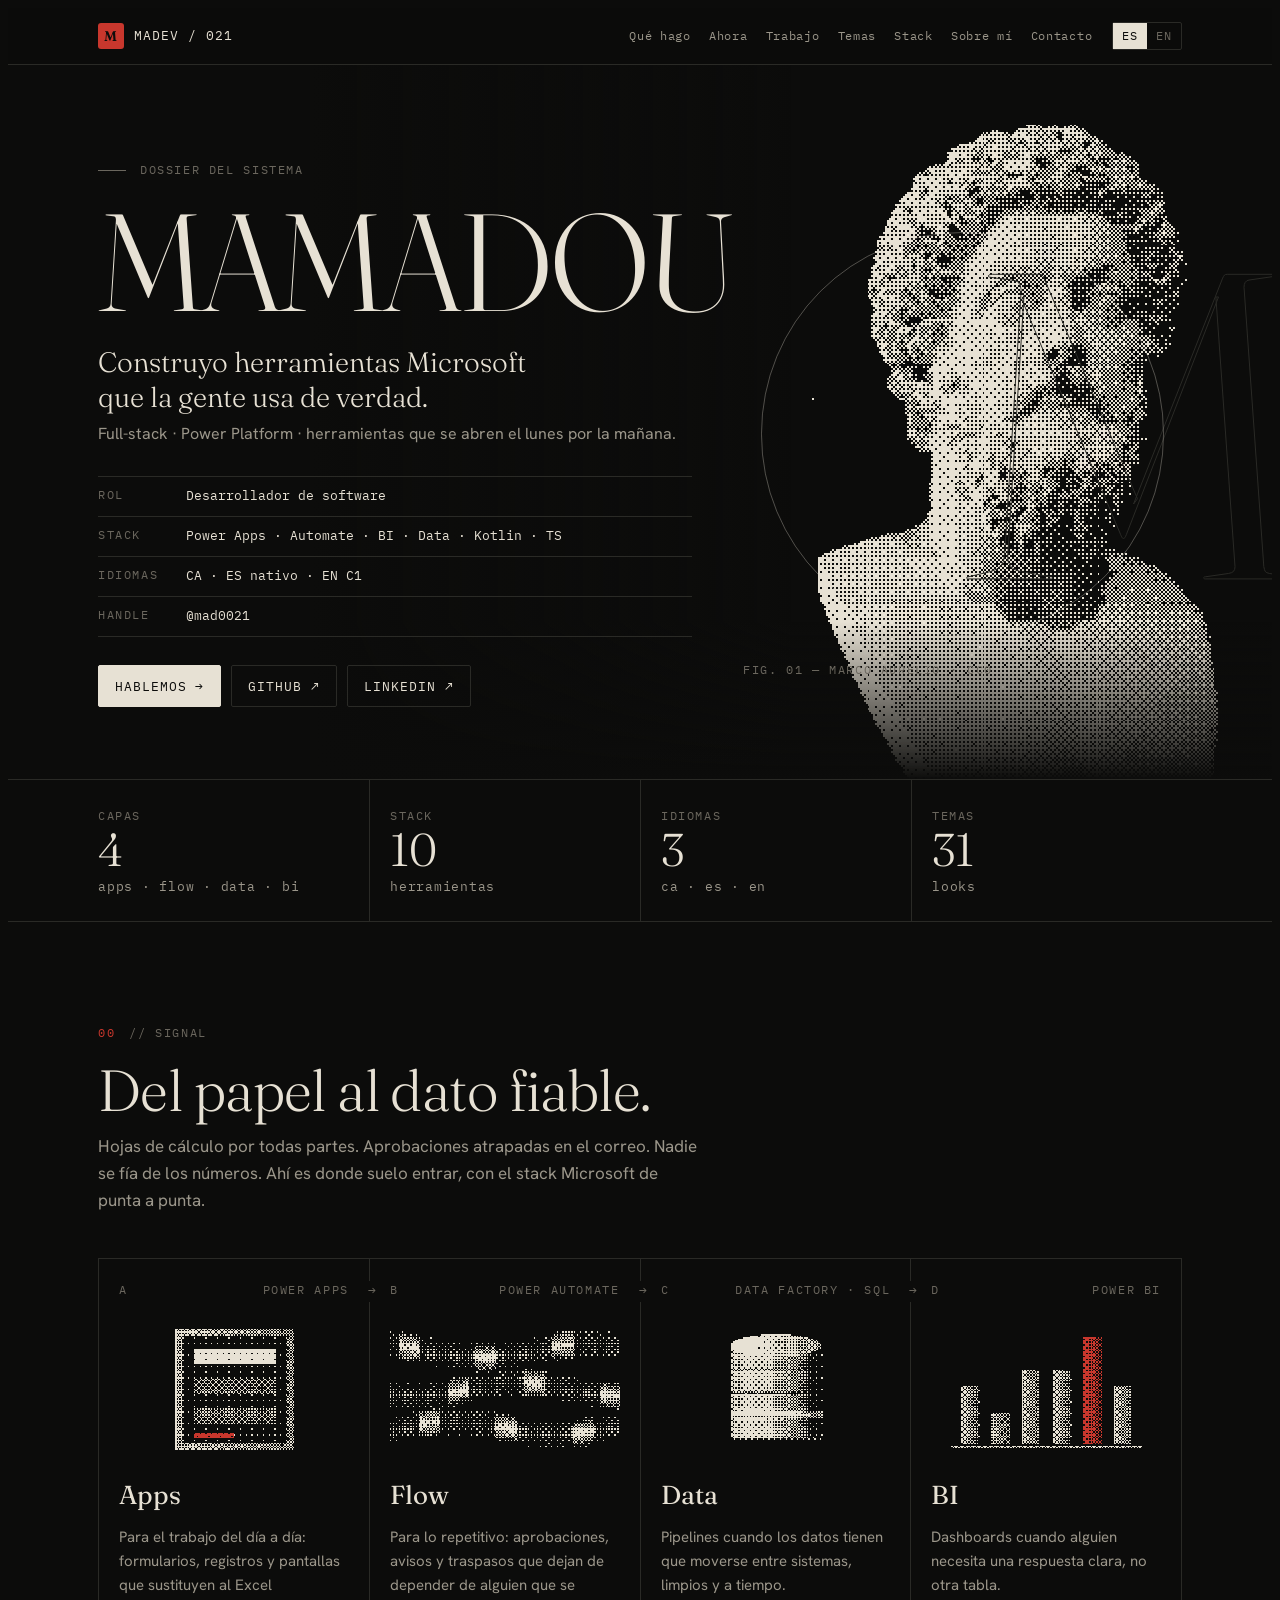
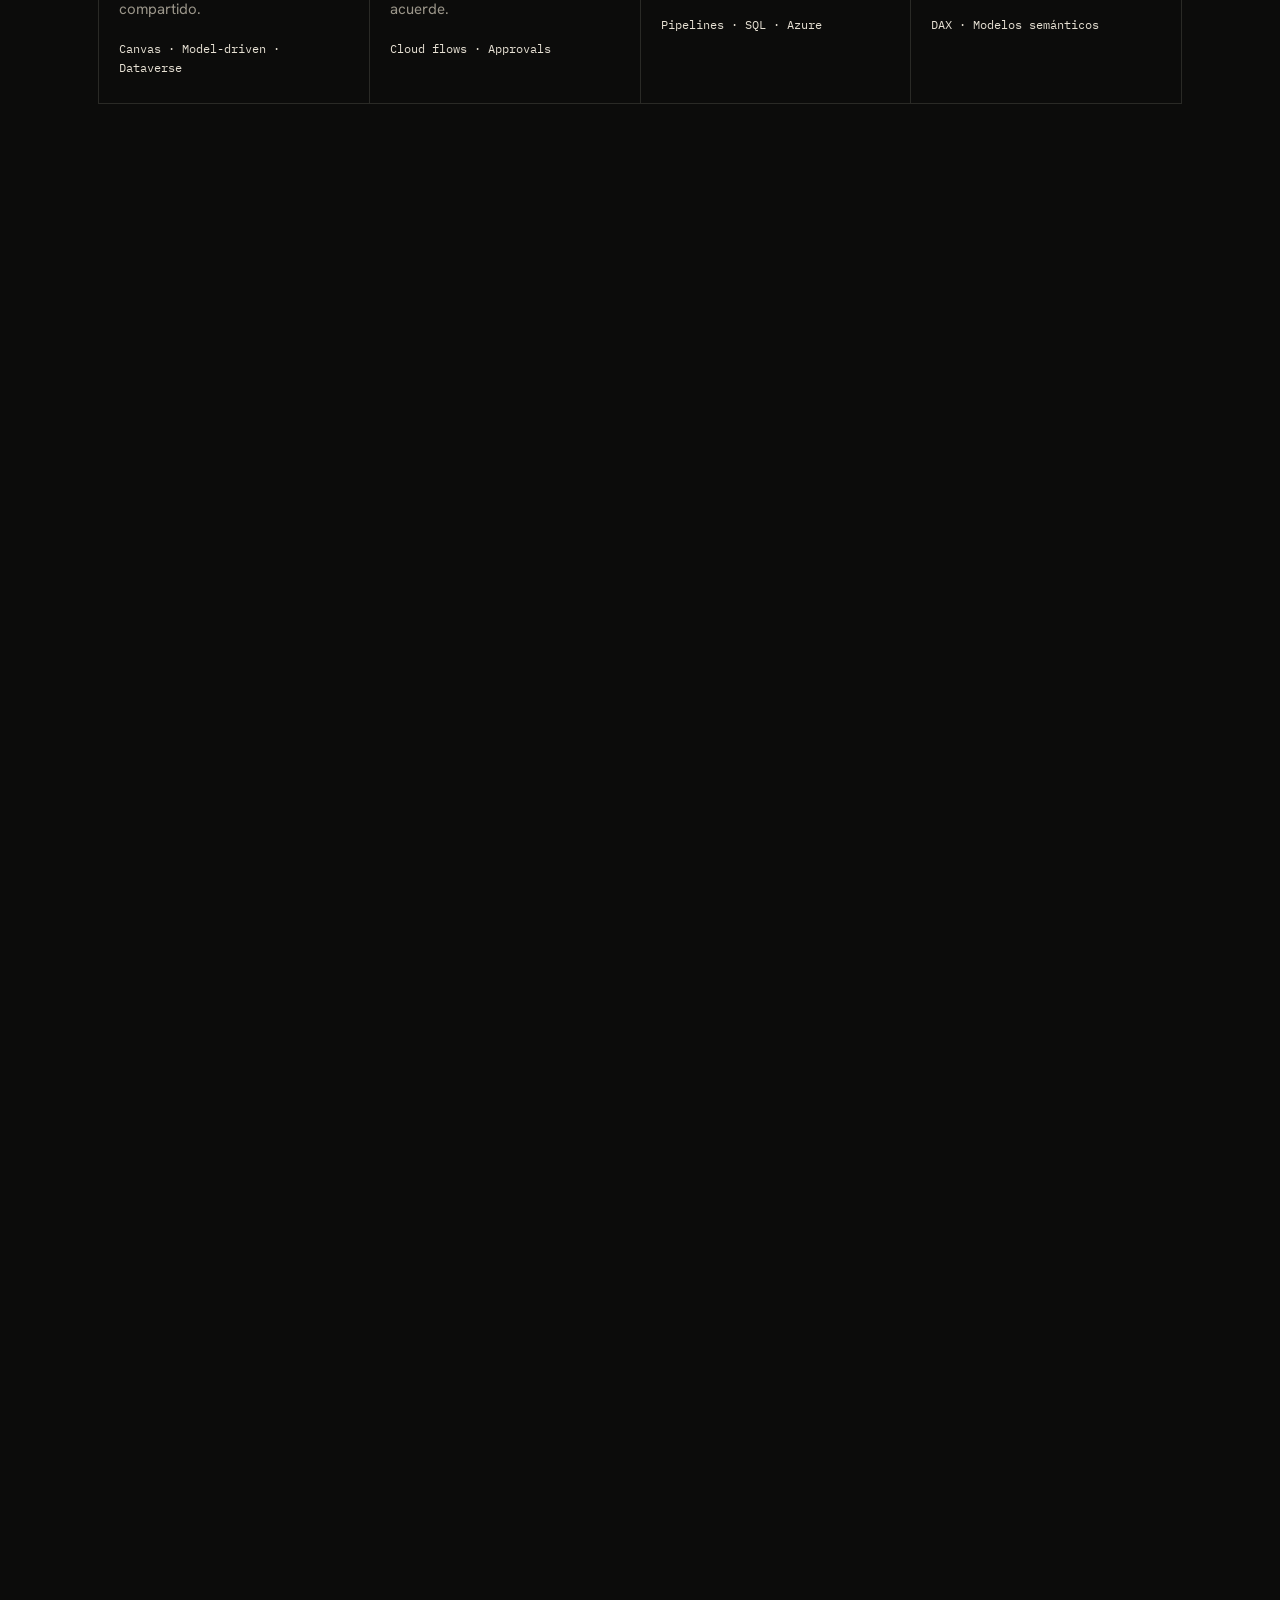
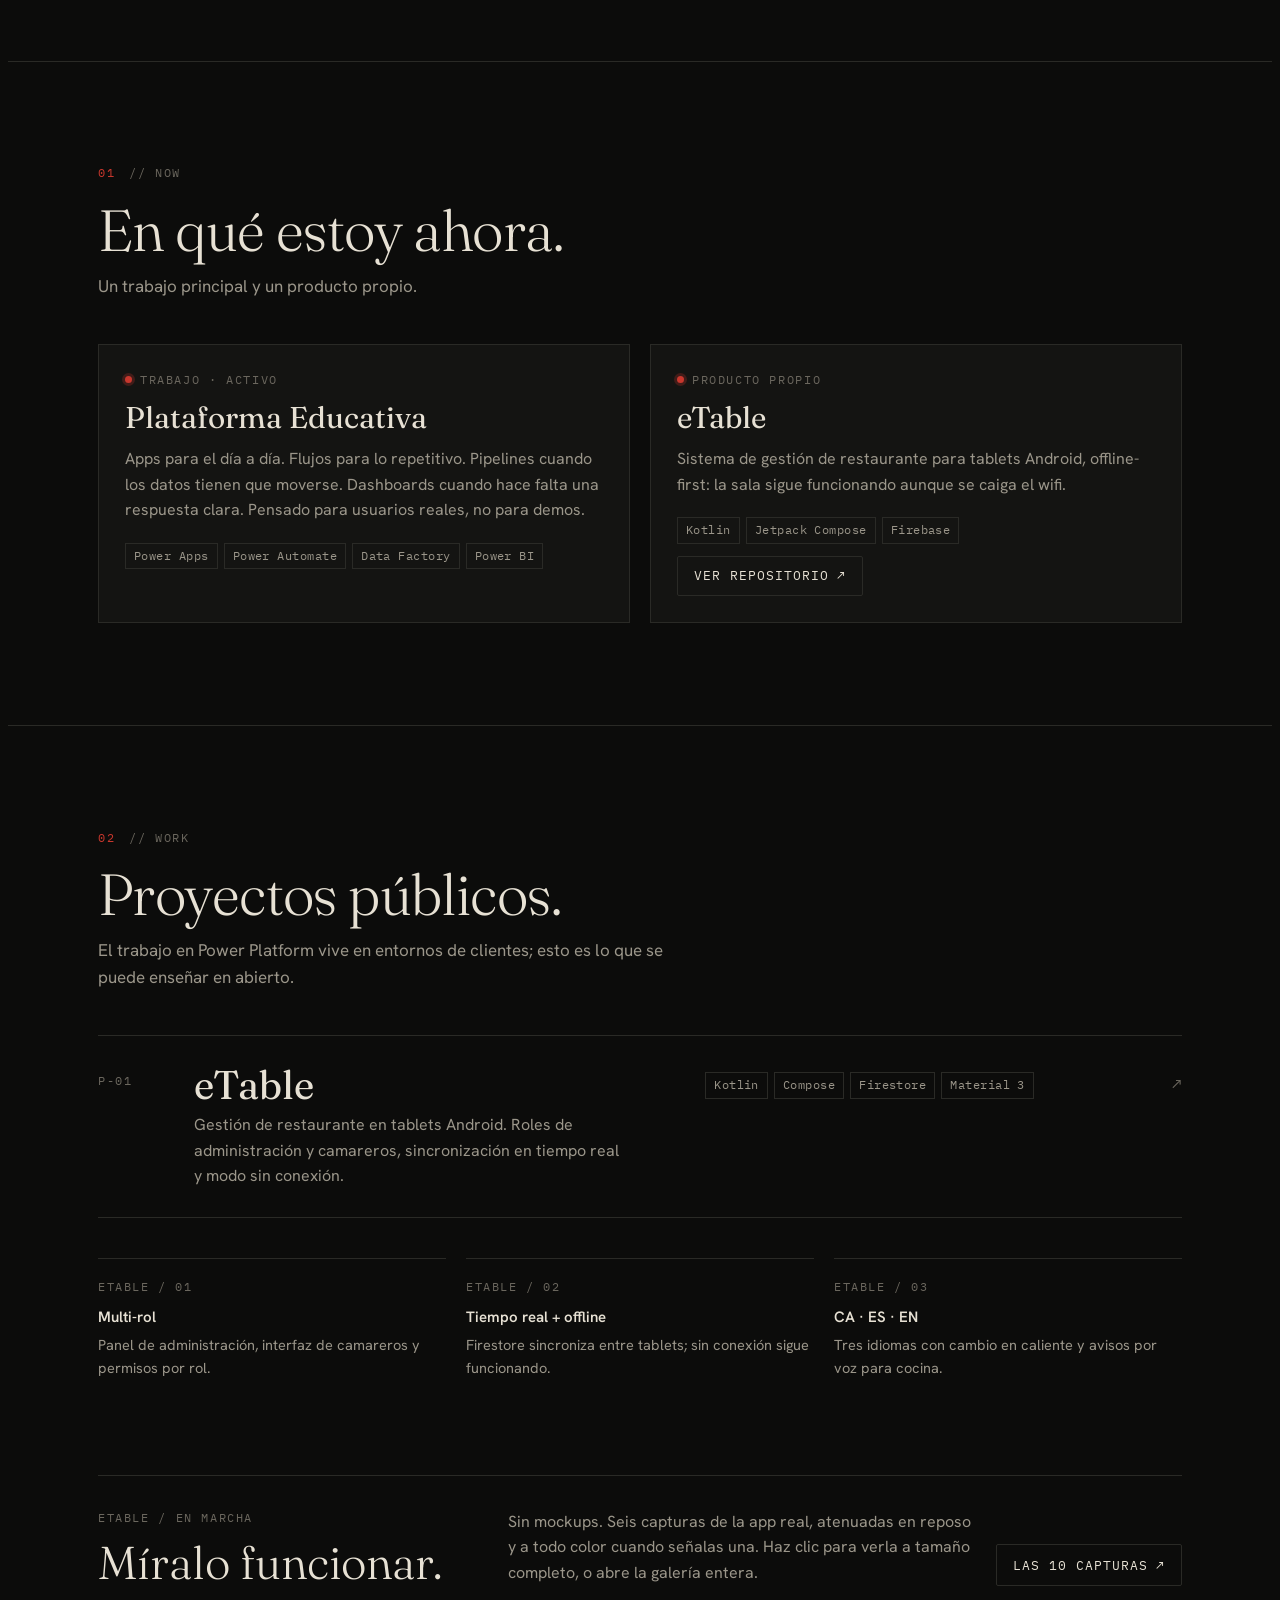
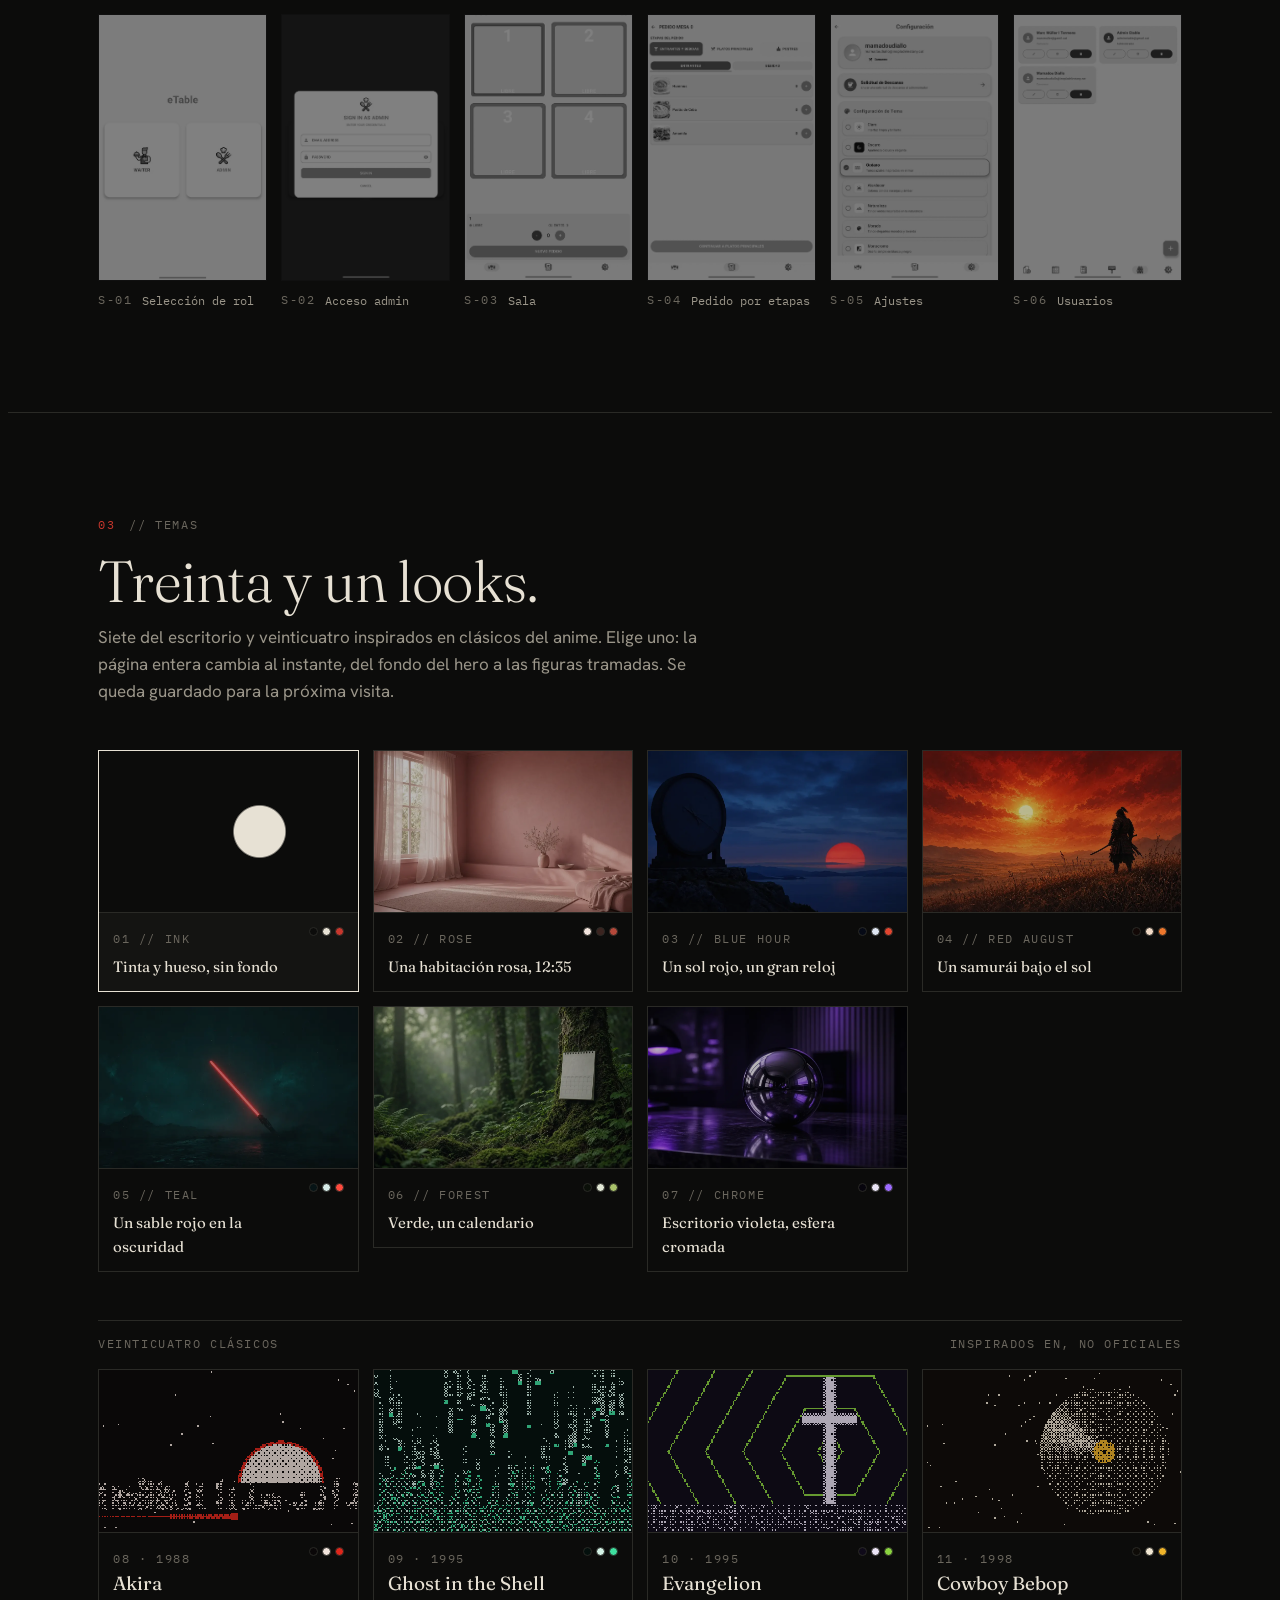
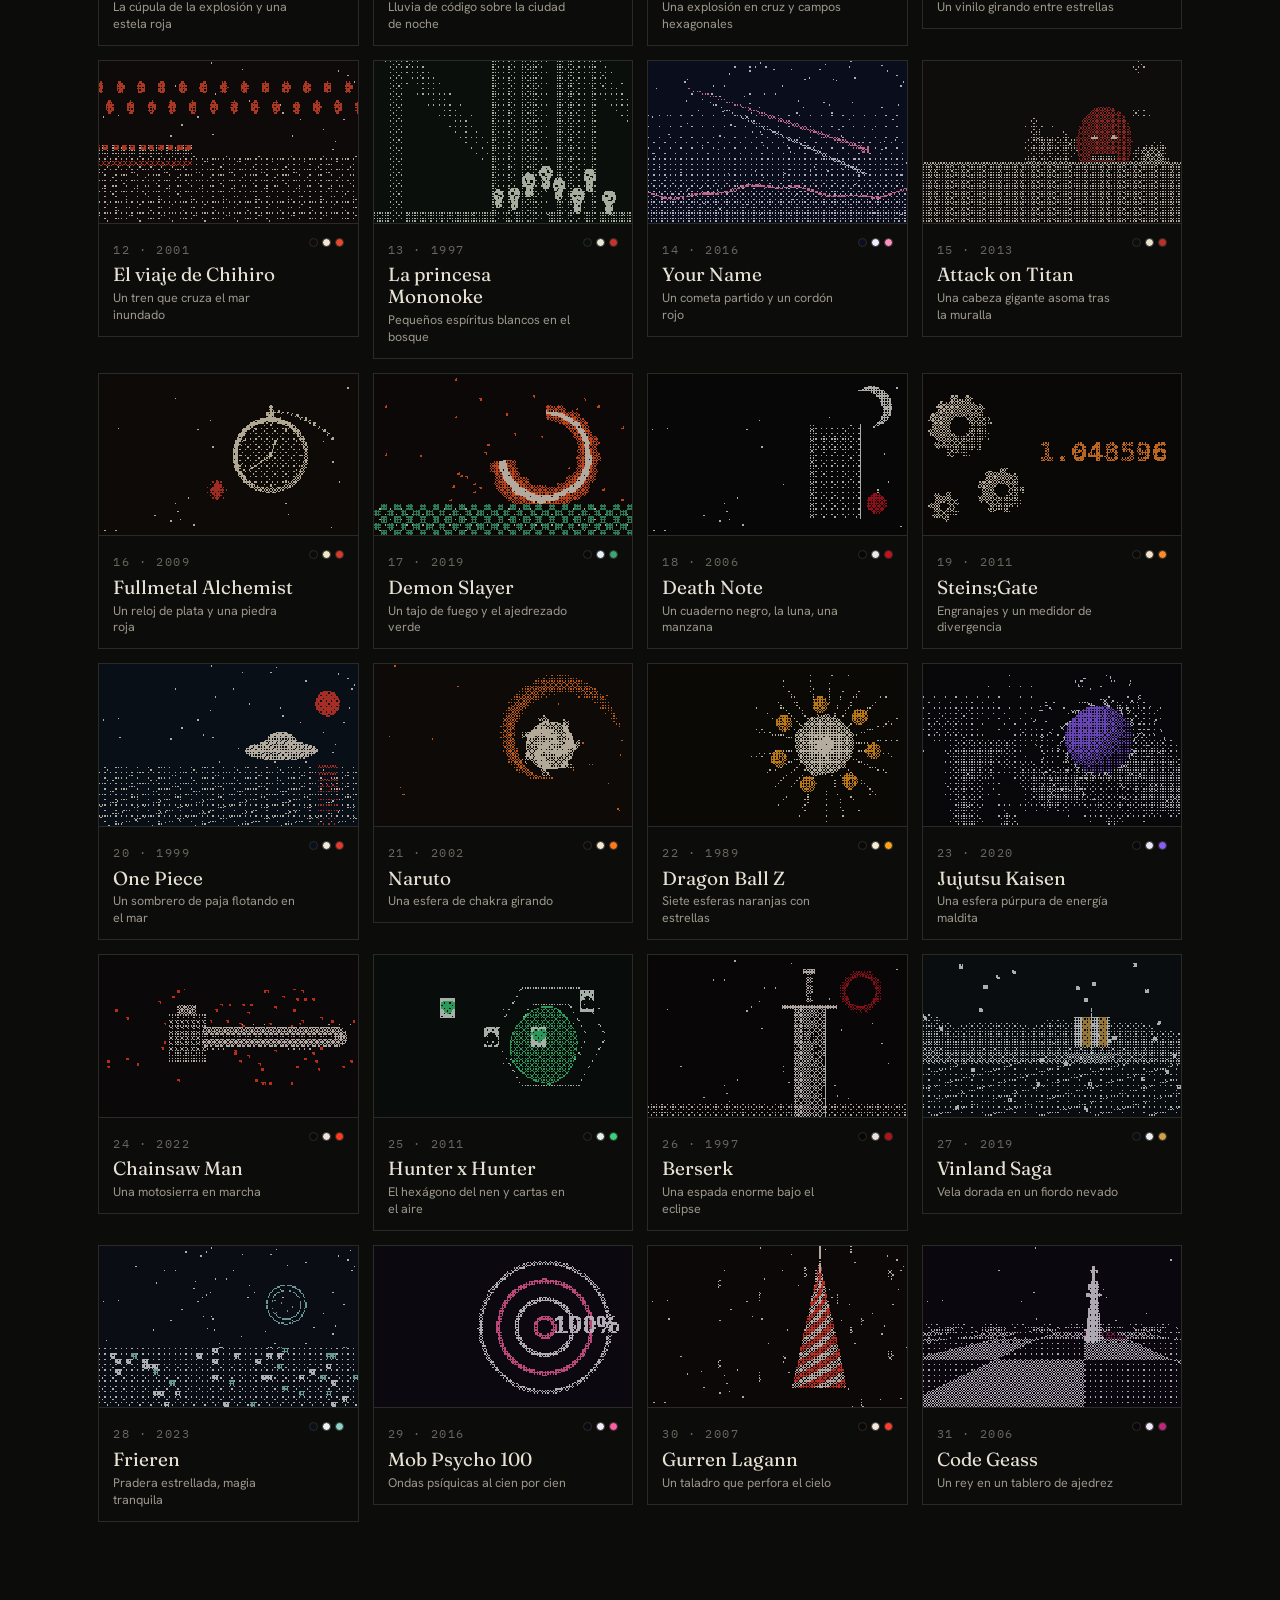
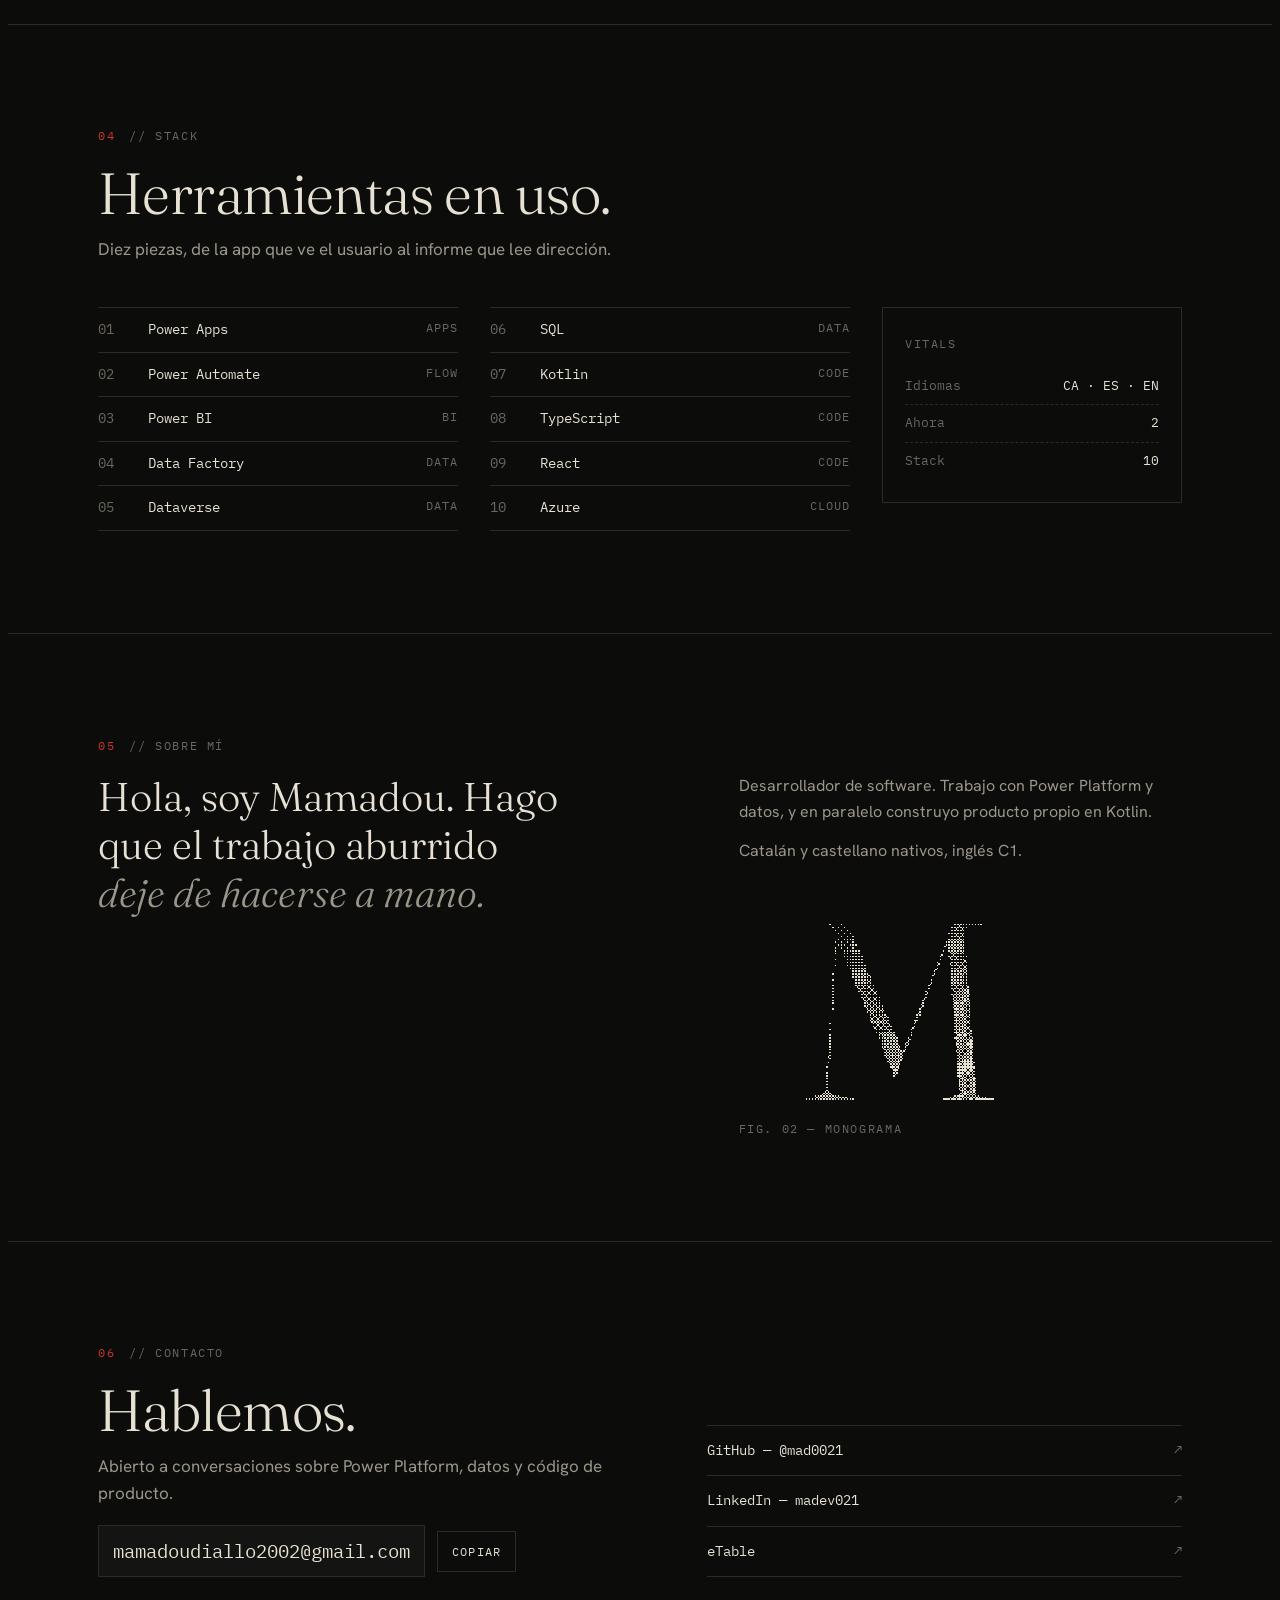
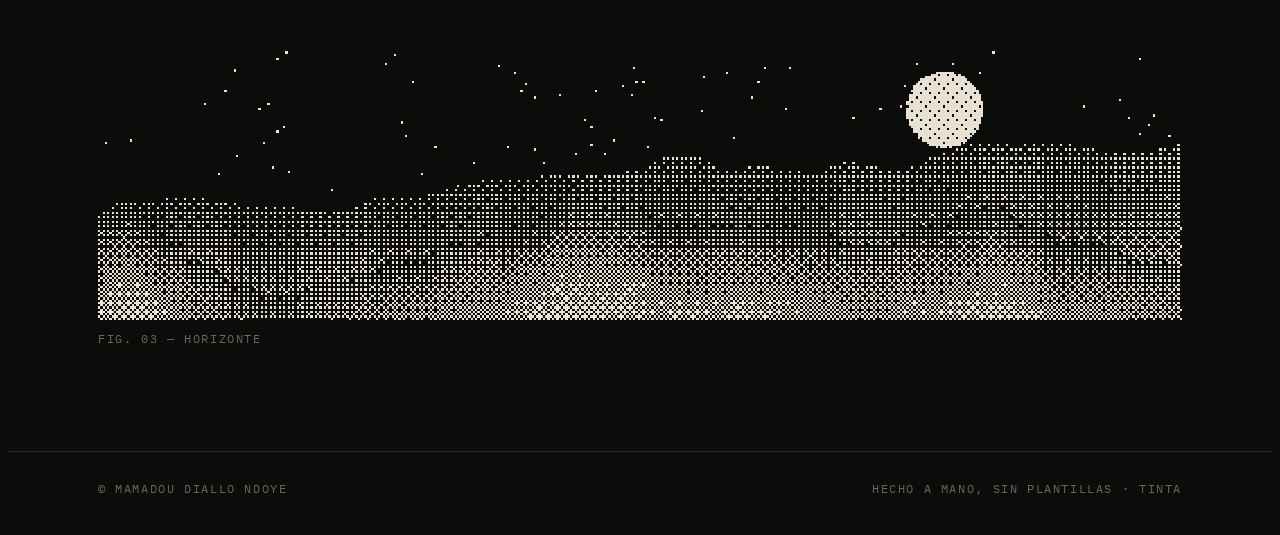
==== index.html @ a346a34c "Portfolio: dossier site with themes and dithered figures Co-Authored-By: Claude Opus 5.5 <noreply@an" ====
<!doctype html>
<html lang="es">
<head>
<meta charset="utf-8">
<meta name="viewport" content="width=device-width, initial-scale=1, viewport-fit=cover">
<title>Mamadou Diallo Ndoye</title>
<meta name="description" content="Mamadou Diallo Ndoye — desarrollador de software. Power Apps, Power Automate, datos y Power BI; producto propio en Kotlin.">
<meta property="og:title" content="Mamadou Diallo Ndoye — MADEV / 021">
<meta property="og:description" content="Construyo herramientas Microsoft que la gente usa de verdad.">
<meta property="og:type" content="website">
<meta name="theme-color" content="#0c0c0b">
<link rel="icon" href="data:image/svg+xml,%3Csvg xmlns='http://www.w3.org/2000/svg' viewBox='0 0 32 32'%3E%3Crect width='32' height='32' rx='4' fill='%23c8372d'/%3E%3Ctext x='16' y='23' font-family='Georgia,serif' font-size='20' font-weight='600' text-anchor='middle' fill='%230c0c0b'%3EM%3C/text%3E%3C/svg%3E">
<link rel="preconnect" href="https://fonts.googleapis.com">
<link rel="preconnect" href="https://fonts.gstatic.com" crossorigin>
<link rel="stylesheet" href="https://fonts.googleapis.com/css2?family=Fraunces:opsz,wght@9..144,300;9..144,400;9..144,600&family=IBM+Plex+Mono:wght@400;500&family=Hanken+Grotesk:wght@400;500;600&family=Shippori+Mincho+B1:wght@400;600&family=Chakra+Petch:wght@300;400;600&display=swap">
<style>
/* Layout: dark "system dossier" — single column of indexed sections, spec-sheet rows, one dithered artwork in the hero. Single dark look by design. */
:root{
  --ink:#0c0c0b;        /* page */
  --slab:#141412;       /* raised panels */
  --line:#2a2a26;       /* hairlines */
  --bone:#e7e1d4;       /* primary text, dither light */
  --ash:#9b968a;        /* secondary text */
  --dim:#6b675e;        /* labels */
  --seal:#c8372d;       /* hanko red, used sparingly */
  --f-display:"Fraunces", "Iowan Old Style", Georgia, serif;
  --f-body:"Hanken Grotesk", "Segoe UI", system-ui, sans-serif;
  --f-mono:"IBM Plex Mono", ui-monospace, "Cascadia Mono", Consolas, monospace;
  --gutter:clamp(16px,4vw,48px);
  --max:1180px;
  color-scheme:dark;
}
*{box-sizing:border-box}
html{scroll-behavior:smooth}
@media (prefers-reduced-motion:reduce){html{scroll-behavior:auto}}
body{background:var(--ink);color:var(--bone);font-family:var(--f-body);font-size:16px;line-height:1.6;-webkit-font-smoothing:antialiased}
a{color:inherit}
:focus-visible{outline:1px solid var(--bone);outline-offset:3px}
.wrap{max-width:var(--max);margin:0 auto;padding-inline:var(--gutter)}
.mono{font-family:var(--f-mono);font-size:12.5px;letter-spacing:.06em}
.label{font-family:var(--f-mono);font-size:11.5px;letter-spacing:.14em;text-transform:uppercase;color:var(--dim)}

/* language switch: both languages are in the markup; one is hidden */
html:not([data-lang]) [lang="en"], html[data-lang="es"] [lang="en"]:not(html), html[data-lang="en"] [lang="es"]:not(html){display:none!important}

/* NAV */
.nav{position:sticky;top:env(safe-area-inset-top,0px);z-index:10;background:color-mix(in srgb,var(--ink) 88%,transparent);backdrop-filter:blur(8px);border-bottom:1px solid var(--line)}
.nav .wrap{display:flex;align-items:center;gap:20px;height:56px}
.mark{display:flex;align-items:center;gap:10px;text-decoration:none;font-family:var(--f-mono);font-size:13px;letter-spacing:.08em}
.seal{display:inline-grid;place-items:center;width:26px;height:26px;background:var(--seal);color:var(--ink);font-family:var(--f-display);font-weight:600;font-size:14px;border-radius:3px;line-height:1}
.nav nav{display:flex;gap:18px;margin-left:auto;overflow-x:auto;scrollbar-width:none}
.nav nav a{font-family:var(--f-mono);font-size:12px;letter-spacing:.06em;color:var(--ash);text-decoration:none;white-space:nowrap}
.nav nav a:hover{color:var(--bone)}
.lang{display:flex;border:1px solid var(--line);border-radius:2px;flex:none}
.lang button{all:unset;cursor:pointer;font-family:var(--f-mono);font-size:11.5px;letter-spacing:.08em;padding:4px 9px;color:var(--dim)}
.lang button[aria-pressed="true"]{background:var(--bone);color:var(--ink)}
@media (max-width:760px){.nav nav{display:none}.lang{margin-left:auto}}

/* HERO */
.hero{position:relative;border-bottom:1px solid var(--line);overflow:hidden}
.hero .wrap{display:grid;grid-template-columns:minmax(0,1.15fr) minmax(0,.85fr);gap:clamp(24px,4vw,56px);padding-block:clamp(48px,8vw,96px) clamp(40px,6vw,72px);align-items:center}
.watermark{position:absolute;right:-2vw;top:50%;transform:translateY(-50%);font-family:var(--f-display);font-weight:300;font-size:clamp(220px,34vw,460px);line-height:.8;color:transparent;-webkit-text-stroke:1px var(--line);pointer-events:none;user-select:none}
.eyebrow{display:flex;gap:14px;align-items:center;margin-bottom:22px}
.eyebrow .dash{width:28px;height:1px;background:var(--dim)}
h1{font-family:var(--f-display);font-weight:300;font-size:clamp(56px,11vw,138px);line-height:.88;letter-spacing:-.02em;margin:0 0 22px;font-variation-settings:"opsz" 144}
.tagline{font-family:var(--f-display);font-weight:300;font-size:clamp(20px,2.4vw,28px);line-height:1.25;max-width:30ch;margin:0 0 6px;text-wrap:balance}
.sub{color:var(--ash);margin:0 0 30px}
.spec{display:grid;grid-template-columns:auto 1fr;border-top:1px solid var(--line);margin:0 0 28px}
.spec dt,.spec dd{margin:0;padding:9px 0;border-bottom:1px solid var(--line)}
.spec dt{padding-right:28px}
.spec dd{font-family:var(--f-mono);font-size:13px;color:var(--bone);min-width:0}
.ctas{display:flex;flex-wrap:wrap;gap:10px}
.btn{display:inline-flex;align-items:center;gap:8px;font-family:var(--f-mono);font-size:12.5px;letter-spacing:.08em;text-transform:uppercase;text-decoration:none;padding:10px 16px;border:1px solid var(--line);border-radius:2px;color:var(--bone);transition:background .2s,color .2s,border-color .2s}
.btn:hover{border-color:var(--bone)}
.btn.primary{background:var(--bone);color:var(--ink);border-color:var(--bone)}
.btn.primary:hover{background:transparent;color:var(--bone)}
.art{position:relative;aspect-ratio:1/1;max-width:100%;width:100%;justify-self:end}
.art canvas{width:100%;height:100%;display:block;image-rendering:pixelated}
.art figcaption{position:absolute;left:0;bottom:-26px;width:100%;display:flex;justify-content:space-between}
@media (max-width:860px){.hero .wrap{grid-template-columns:1fr}.art{justify-self:start;max-width:420px;margin-bottom:28px}}

/* VITALS strip */
.vitals{border-bottom:1px solid var(--line)}
.vitals .wrap{display:grid;grid-template-columns:repeat(4,minmax(0,1fr))}
.vital{padding:22px 0 22px 20px;border-left:1px solid var(--line)}
.vital:first-child{border-left:0;padding-left:0}
.vital b{display:block;font-family:var(--f-display);font-weight:300;font-size:clamp(32px,4vw,46px);line-height:1;font-variant-numeric:tabular-nums}
@media (max-width:640px){.vitals .wrap{grid-template-columns:repeat(2,minmax(0,1fr))}.vital:nth-child(3){border-left:0;padding-left:0}.vital:nth-child(-n+2){border-bottom:1px solid var(--line)}}

/* SECTIONS */
section.s{border-bottom:1px solid var(--line)}
section.s>.wrap{padding-block:clamp(56px,8vw,104px)}
.idx{display:flex;gap:14px;align-items:baseline;margin-bottom:18px}
.idx .n{color:var(--seal)}
h2{font-family:var(--f-display);font-weight:300;font-size:clamp(34px,5vw,58px);line-height:1;letter-spacing:-.01em;margin:0 0 14px;text-wrap:balance}
.lede{color:var(--ash);max-width:60ch;margin:0 0 44px;font-size:17px}

/* Signal: the four things he builds */
.flow{display:grid;grid-template-columns:repeat(4,minmax(0,1fr));border-top:1px solid var(--line);border-left:1px solid var(--line)}
.flow article{border-right:1px solid var(--line);border-bottom:1px solid var(--line);padding:22px 20px 26px;min-width:0;position:relative}
.flow article .label{display:flex;justify-content:space-between}
.flow h3{font-family:var(--f-display);font-weight:400;font-size:26px;margin:28px 0 8px}
.flow p{margin:0;color:var(--ash);font-size:15px}
.flow .tool{margin-top:18px;font-family:var(--f-mono);font-size:12px;color:var(--bone)}
.flow article:not(:last-child)::after{content:"→";position:absolute;right:-9px;top:22px;background:var(--ink);color:var(--dim);font-family:var(--f-mono);font-size:13px;padding:0 2px;z-index:1}
@media (max-width:900px){.flow{grid-template-columns:repeat(2,minmax(0,1fr))}.flow article::after{display:none}}
@media (max-width:520px){.flow{grid-template-columns:1fr}}

/* Now */
.now{display:grid;grid-template-columns:repeat(2,minmax(0,1fr));gap:20px}
.panel{background:var(--slab);border:1px solid var(--line);padding:26px;min-width:0;display:flex;flex-direction:column;gap:12px}
.panel h3{font-family:var(--f-display);font-weight:400;font-size:30px;margin:0;line-height:1.1}
.panel p{margin:0;color:var(--ash)}
.status{display:inline-flex;align-items:center;gap:8px}
.status i{width:7px;height:7px;border-radius:50%;background:var(--seal);box-shadow:0 0 0 3px color-mix(in srgb,var(--seal) 25%,transparent)}
.panel .more{margin-top:auto;padding-top:8px}
@media (max-width:760px){.now{grid-template-columns:1fr}}

/* Work */
.work{display:grid;gap:0;border-top:1px solid var(--line)}
.proj{display:grid;grid-template-columns:72px minmax(0,1.1fr) minmax(0,1fr) auto;gap:24px;align-items:start;padding:28px 0;border-bottom:1px solid var(--line);text-decoration:none;transition:background .25s}
.proj:hover{background:var(--slab)}
.proj .label{padding-top:8px}
.proj h3{font-family:var(--f-display);font-weight:400;font-size:clamp(28px,3.4vw,40px);margin:0;line-height:1.05}
.proj p{margin:6px 0 0;color:var(--ash);max-width:48ch}
.tags{display:flex;flex-wrap:wrap;gap:6px;padding-top:8px}
.tag{font-family:var(--f-mono);font-size:11.5px;letter-spacing:.04em;border:1px solid var(--line);padding:3px 8px;color:var(--ash);white-space:nowrap}
.arrow{font-family:var(--f-mono);color:var(--dim);padding-top:8px;transition:transform .25s,color .25s}
.proj:hover .arrow{color:var(--bone);transform:translateX(4px)}
@media (max-width:820px){.proj{grid-template-columns:minmax(0,1fr) auto;padding:24px 12px}.proj .label{grid-column:1/-1;padding-top:0}.proj .tags{grid-column:1/-1}.proj .arrow{grid-row:2;grid-column:2}}
.manifest{margin-top:40px;display:grid;grid-template-columns:repeat(3,minmax(0,1fr));gap:20px}
.manifest div{border-top:1px solid var(--line);padding-top:14px;min-width:0}
.manifest h4{margin:6px 0 4px;font-weight:600;font-size:15px}
.manifest p{margin:0;color:var(--ash);font-size:14.5px}
@media (max-width:760px){.manifest{grid-template-columns:1fr 1fr}}
@media (max-width:480px){.manifest{grid-template-columns:1fr}}

/* Stack */
.stackgrid{display:grid;grid-template-columns:minmax(0,1fr) minmax(0,1fr) 300px;gap:32px}
.stackgrid ol{list-style:none;margin:0;padding:0;border-top:1px solid var(--line)}
.stackgrid li{display:grid;grid-template-columns:40px 1fr auto;gap:10px;padding:11px 0;border-bottom:1px solid var(--line);font-family:var(--f-mono);font-size:13.5px}
.stackgrid li span:first-child{color:var(--dim)}
.stackgrid li span:last-child{color:var(--dim);font-size:11.5px;letter-spacing:.08em;text-transform:uppercase}
.box{border:1px solid var(--line);padding:22px;align-self:start}
.box .row{display:flex;justify-content:space-between;gap:12px;padding:8px 0;border-bottom:1px dashed var(--line);font-family:var(--f-mono);font-size:13px}
.box .row:last-child{border-bottom:0}
.box .row span:first-child{color:var(--dim)}
@media (max-width:900px){.stackgrid{grid-template-columns:1fr 1fr}.box{grid-column:1/-1}}
@media (max-width:560px){.stackgrid{grid-template-columns:1fr}}

/* About */
.about{display:grid;grid-template-columns:minmax(0,1.3fr) minmax(0,1fr);gap:clamp(24px,5vw,72px);align-items:start}
.pull{font-family:var(--f-display);font-weight:300;font-size:clamp(26px,3.4vw,40px);line-height:1.2;margin:0;text-wrap:balance}
.pull em{font-style:italic;color:var(--ash)}
.about .body p{color:var(--ash);margin:0 0 14px}
@media (max-width:820px){.about{grid-template-columns:1fr}}

/* Contact */
.contact{display:grid;grid-template-columns:minmax(0,1.2fr) minmax(0,1fr);gap:40px;align-items:end}
.email{display:flex;flex-wrap:wrap;align-items:center;gap:12px;margin-top:8px}
.email code{font-family:var(--f-mono);font-size:clamp(15px,2vw,19px);background:var(--slab);border:1px solid var(--line);padding:10px 14px;user-select:all;overflow-wrap:anywhere;min-width:0}
.copy{all:unset;cursor:pointer;font-family:var(--f-mono);font-size:12px;letter-spacing:.1em;text-transform:uppercase;border:1px solid var(--line);padding:10px 14px}
.copy:hover{border-color:var(--bone)}
.links{display:grid;border-top:1px solid var(--line)}
.links a{display:flex;justify-content:space-between;padding:14px 0;border-bottom:1px solid var(--line);text-decoration:none;font-family:var(--f-mono);font-size:13.5px}
.links a span:last-child{color:var(--dim)}
.links a:hover span:last-child{color:var(--bone)}
@media (max-width:760px){.contact{grid-template-columns:1fr}}

footer .wrap{display:flex;flex-wrap:wrap;justify-content:space-between;gap:12px;padding-block:28px}

.skip{position:absolute;left:12px;top:-60px;z-index:20;background:var(--bone);color:var(--ink);padding:8px 12px;font-family:var(--f-mono);font-size:12px;text-decoration:none}
.skip:focus{top:12px}

/* DITHER FIGURES — same Bayer 8x8 treatment as the hero sphere */
.glyph,.fig canvas{display:block;width:100%;height:auto;image-rendering:pixelated}
.flow .glyph{margin-top:20px;max-width:240px}
.flow h3{margin-top:18px}
.fig{margin:28px 0 0}
.fig figcaption{margin-top:10px;display:flex;justify-content:space-between;gap:12px}
.about .fig{max-width:320px}
.horizon{margin-top:clamp(40px,6vw,72px)}

/* SHOTS — real screenshots, dimmed at rest, full colour on point */
.shots{margin-top:clamp(56px,8vw,96px);border-top:1px solid var(--line);padding-top:28px}
.shots-head{display:grid;grid-template-columns:minmax(0,1fr) minmax(0,1.2fr) auto;gap:24px;align-items:end;margin-bottom:28px}
.shots-head h3{font-family:var(--f-display);font-weight:300;font-size:clamp(30px,4vw,46px);line-height:1;margin:10px 0 0}
.shots-head p{margin:0;color:var(--ash);max-width:52ch}
.shot-grid{list-style:none;margin:0;padding:0;display:grid;grid-template-columns:repeat(6,minmax(0,1fr));gap:14px}
.shot{all:unset;box-sizing:border-box;display:block;width:100%;cursor:zoom-in}
.shot img{display:block;width:100%;height:auto;aspect-ratio:400/632;object-fit:cover;border:1px solid var(--line);filter:grayscale(1) brightness(.5) contrast(1.05);transition:filter .45s var(--ease-out,ease-out),transform .45s var(--ease-out,ease-out),border-color .45s}
.shot:hover img,.shot:focus-visible img{filter:none;border-color:var(--ash);transform:translateY(-4px)}
.shot:focus-visible{outline:1px solid var(--bone);outline-offset:4px}
.shot .cap{display:flex;gap:10px;margin-top:10px;font-family:var(--f-mono);font-size:12px;color:var(--ash)}
.shot:hover .cap,.shot:focus-visible .cap{color:var(--bone)}
@media (max-width:1000px){.shot-grid{grid-template-columns:repeat(3,minmax(0,1fr))}.shots-head{grid-template-columns:1fr}}
@media (max-width:520px){.shot-grid{grid-template-columns:repeat(2,minmax(0,1fr))}}
@media (prefers-reduced-motion:reduce){.shot img{transition:none}.shot:hover img,.shot:focus-visible img{transform:none}}
#viewer{border:1px solid var(--line);background:var(--ink);color:var(--bone);padding:0;max-width:min(92vw,560px);max-height:94vh;overflow:auto}
#viewer::backdrop{background:rgba(6,6,5,.88);backdrop-filter:blur(4px)}
#viewer figure{margin:0}
#viewer img{display:block;width:100%;height:auto;max-height:78vh;object-fit:contain;background:#fff}
#viewer figcaption{display:grid;grid-template-columns:auto 1fr;gap:4px 14px;padding:14px 16px 0;font-family:var(--f-mono);font-size:13px}
#viewer #v-d{grid-column:1/-1;color:var(--ash);font-family:var(--f-body);font-size:14.5px}
.v-ctl{display:flex;gap:8px;justify-content:flex-end;padding:12px 16px 16px}
.v-ctl button{all:unset;cursor:pointer;font-family:var(--f-mono);font-size:13px;border:1px solid var(--line);padding:6px 12px}
.v-ctl button:hover,.v-ctl button:focus-visible{border-color:var(--bone)}

/* THEMES — palettes taken from each wallpaper (wallpapers: original art from mad0021/dev-portfolio) */
:root{--w-rose:url([data-uri]);--w-blue-hour:url([data-uri]);--w-red-august:url([data-uri]);--w-teal:url([data-uri]);--w-forest:url([data-uri]);--w-chrome:url([data-uri]);}
html[data-theme="rose"]{--ink:#f2e4dd;--slab:#ead6cd;--line:#d7bcb1;--bone:#3b2420;--ash:#7a5a52;--dim:#a0827a;--seal:#b5483a;--wall:var(--w-rose);color-scheme:light}
html[data-theme="blue-hour"]{--ink:#060a16;--slab:#0c1426;--line:#1e2a44;--bone:#dfe6f2;--ash:#8f9bb3;--dim:#5f6b85;--seal:#e2452f;--wall:var(--w-blue-hour);color-scheme:dark}
html[data-theme="red-august"]{--ink:#120806;--slab:#1c0d09;--line:#3a1a12;--bone:#f3dcc8;--ash:#b8957e;--dim:#7d5d4b;--seal:#ee772c;--wall:var(--w-red-august);color-scheme:dark}
html[data-theme="teal"]{--ink:#071416;--slab:#0b1d1f;--line:#1c3336;--bone:#d6ebe8;--ash:#86a6a3;--dim:#557371;--seal:#ff4a3d;--wall:var(--w-teal);color-scheme:dark}
html[data-theme="forest"]{--ink:#0b1009;--slab:#121a0f;--line:#26331f;--bone:#e2e8d6;--ash:#9aa58a;--dim:#66725a;--seal:#a9c26a;--wall:var(--w-forest);color-scheme:dark}
html[data-theme="chrome"]{--ink:#07050d;--slab:#110b1f;--line:#2a2040;--bone:#e9e4f5;--ash:#a39bbb;--dim:#6d6488;--seal:#9d6bff;--wall:var(--w-chrome);color-scheme:dark}
.hero::after{content:"";position:absolute;inset:0;background:linear-gradient(90deg,var(--ink) 24%,color-mix(in srgb,var(--ink) 55%,transparent) 44%,transparent 62%),linear-gradient(0deg,var(--ink),transparent 22%);pointer-events:none}
.hero .watermark{z-index:1}.hero .wrap{position:relative;z-index:2}
.themes{list-style:none;margin:0;padding:0;display:grid;grid-template-columns:repeat(auto-fill,minmax(min(100%,250px),1fr));gap:14px}
.theme{all:unset;box-sizing:border-box;display:block;width:100%;cursor:pointer;border:1px solid var(--line);background:var(--ink);transition:border-color 90ms,background-color 90ms}
.theme:hover{border-color:var(--ash)}
.theme[aria-pressed="true"]{border-color:var(--bone);background:var(--slab)}
.theme:focus-visible{outline:1px solid var(--bone);outline-offset:3px}
.theme .sw{display:block;aspect-ratio:16/10;background:center/cover no-repeat;opacity:.72;transition:opacity .17s}
.theme:hover .sw,.theme[aria-pressed="true"] .sw{opacity:1}
.theme .meta{display:flex;justify-content:space-between;gap:10px;padding:12px 14px;border-top:1px solid var(--line)}
.theme .meta b{display:block;font-family:var(--f-display);font-weight:400;font-size:15px;margin-top:4px;color:var(--bone)}
.theme .dots{display:flex;gap:4px;padding-top:2px}
.theme .meta b.ttl{font-size:19px;margin-top:3px;line-height:1.15}
.theme .meta small{display:block;margin-top:4px;font-size:12.5px;line-height:1.35;color:var(--ash)}
.theme .dots i{width:9px;height:9px;border-radius:50%;border:1px solid var(--line)}

/* ANIME THEMES — palettes + original dithered motifs inspired by each title; no frames, characters or logos are used */
html[data-theme="akira"]{--ink:#0a0708;--slab:#140d0e;--line:#2e1c1d;--bone:#f1e4dc;--ash:#a8928d;--dim:#6f5b57;--seal:#e0261b;color-scheme:dark}
html[data-theme="gits"]{--ink:#04100d;--slab:#081a16;--line:#163029;--bone:#d4f2e6;--ash:#7fa89a;--dim:#4f7166;--seal:#3fe0a0;color-scheme:dark}
html[data-theme="eva"]{--ink:#0f0a19;--slab:#181026;--line:#2e2244;--bone:#ece4f6;--ash:#a597bd;--dim:#6c5f86;--seal:#8ad33f;color-scheme:dark}
html[data-theme="bebop"]{--ink:#0e0b07;--slab:#18130c;--line:#352a1b;--bone:#f2e8d4;--ash:#b3a283;--dim:#776a52;--seal:#f0b429;color-scheme:dark}
html[data-theme="spirited"]{--ink:#100a0a;--slab:#1b1010;--line:#3a2220;--bone:#f4e6d2;--ash:#b69d8a;--dim:#7b6355;--seal:#e8492c;color-scheme:dark}
html[data-theme="mononoke"]{--ink:#0a110c;--slab:#111b14;--line:#253629;--bone:#e4ecd8;--ash:#9caf93;--dim:#64775e;--seal:#c9342a;color-scheme:dark}
html[data-theme="yourname"]{--ink:#0b0e22;--slab:#131838;--line:#283062;--bone:#f1edff;--ash:#a3a6cf;--dim:#6a6e99;--seal:#ff8fbf;color-scheme:dark}
html[data-theme="aot"]{--ink:#100e0c;--slab:#1a1714;--line:#38322b;--bone:#ece3d3;--ash:#ab9f8c;--dim:#736a5b;--seal:#b8322a;color-scheme:dark}
html[data-theme="fma"]{--ink:#0e0a06;--slab:#18120a;--line:#3a2c18;--bone:#f3e6c9;--ash:#b8a27c;--dim:#7d6a4c;--seal:#d93a2b;color-scheme:dark}
html[data-theme="kimetsu"]{--ink:#0c0806;--slab:#17100c;--line:#3a2519;--bone:#f6e7d6;--ash:#b89e8a;--dim:#7d6655;--seal:#ff5a1f;--alt:#3aa673;color-scheme:dark}
html[data-theme="deathnote"]{--ink:#060606;--slab:#101010;--line:#272727;--bone:#eceae6;--ash:#9a9690;--dim:#66625d;--seal:#c8101e;color-scheme:dark}
html[data-theme="steins"]{--ink:#0b0805;--slab:#16100a;--line:#33261a;--bone:#f3e3cd;--ash:#b39c80;--dim:#78654f;--seal:#ff8a2a;color-scheme:dark}
#wallfx{position:absolute;inset:0;width:100%;height:100%;object-fit:cover;object-position:right center;image-rendering:pixelated;pointer-events:none}
.art .ring{position:absolute;inset:4%;border:1px solid color-mix(in srgb,var(--bone) 32%,transparent);border-radius:50%}
@media (max-width:860px){#wallfx{opacity:.38}.art{aspect-ratio:auto;height:0;margin:0}.art .ring{display:none}.art figcaption{position:static;margin-top:8px}}
.theme canvas.sw{width:100%;height:auto;image-rendering:pixelated}
.themes-sub{display:flex;justify-content:space-between;gap:12px;margin:48px 0 16px;padding-top:14px;border-top:1px solid var(--line)}

/* THEME KIT — each theme also swaps the display face, the seal, the watermark and the section marks */
:root{--f-kanji:"Shippori Mincho B1","Yu Mincho","Hiragino Mincho ProN",serif}
html[data-font="mincho"]{--f-display:"Shippori Mincho B1","Yu Mincho",Georgia,serif}
html[data-font="tech"]{--f-display:"Chakra Petch","Segoe UI",system-ui,sans-serif}
html[data-font="mincho"] h1,html[data-font="tech"] h1{letter-spacing:-.01em}
html[data-font="tech"] h1{font-weight:300;letter-spacing:.02em}
html[data-font] h1{font-size:clamp(44px,7.8vw,100px)}
.seal.k{font-family:var(--f-kanji);font-weight:600;font-size:15px}
.watermark.k{font-family:var(--f-kanji);font-weight:400;right:0;font-size:clamp(200px,30vw,420px)}
.idx .mk{margin-left:auto;font-family:var(--f-kanji);font-size:22px;line-height:1;color:var(--seal);letter-spacing:0;text-transform:none}
.idx .mk:empty{display:none}
.kit{color:var(--ash)}

html[data-theme="onepiece"]{--ink:#07111c;--slab:#0c1a28;--line:#1f3348;--bone:#f4ead8;--ash:#9fb0bf;--dim:#63768a;--seal:#e23b2e;color-scheme:dark}
html[data-theme="naruto"]{--ink:#0e0a06;--slab:#18120a;--line:#3a2a17;--bone:#f5e7d0;--ash:#b8a07e;--dim:#7c6748;--seal:#ff7a1a;color-scheme:dark}
html[data-theme="dbz"]{--ink:#0c0904;--slab:#171008;--line:#382a15;--bone:#f7ecd6;--ash:#bba680;--dim:#7e6b4b;--seal:#ffa31a;color-scheme:dark}
html[data-theme="jjk"]{--ink:#07070c;--slab:#0e0e18;--line:#232338;--bone:#e6e8f5;--ash:#9a9dbb;--dim:#63668a;--seal:#8b5cf6;color-scheme:dark}
html[data-theme="csm"]{--ink:#0b0807;--slab:#16100e;--line:#362520;--bone:#f2e3da;--ash:#b39b8f;--dim:#79645b;--seal:#ff3b1f;color-scheme:dark}
html[data-theme="hxh"]{--ink:#070d0a;--slab:#0d1812;--line:#20352a;--bone:#e3f2e8;--ash:#94b3a0;--dim:#5f7d6b;--seal:#3ad17a;color-scheme:dark}
html[data-theme="berserk"]{--ink:#070505;--slab:#110b0b;--line:#2c1d1d;--bone:#eae1dc;--ash:#a3958f;--dim:#6c605b;--seal:#b3121b;color-scheme:dark}
html[data-theme="vinland"]{--ink:#0a0e12;--slab:#111820;--line:#26323e;--bone:#e9eef2;--ash:#9aa8b4;--dim:#65727e;--seal:#d0a248;color-scheme:dark}
html[data-theme="frieren"]{--ink:#0b1018;--slab:#121a26;--line:#283548;--bone:#eef3f6;--ash:#a1afbe;--dim:#687789;--seal:#8fd0c9;color-scheme:dark}
html[data-theme="mob"]{--ink:#0d0812;--slab:#170f20;--line:#33244a;--bone:#f4ecfa;--ash:#b2a2c4;--dim:#77688b;--seal:#ff5fa2;color-scheme:dark}
html[data-theme="ttgl"]{--ink:#0c0706;--slab:#170e0c;--line:#38211c;--bone:#f6e6dc;--ash:#b89c8e;--dim:#7c6458;--seal:#ff3d2e;color-scheme:dark}
html[data-theme="codegeass"]{--ink:#0a0610;--slab:#140c1e;--line:#2f2142;--bone:#efe6f6;--ash:#a99bbb;--dim:#706282;--seal:#c0267a;color-scheme:dark}
/* MOTION — rare, page-level moments only (load + first view of each section). Nav, buttons, copy: instant. */
:root{--ease-out:cubic-bezier(.22,1,.36,1)}
@media (prefers-reduced-motion:no-preference){
  /* hero: staggered entrance on load */
  .js .hero [data-in]{opacity:0;transform:translateY(14px);filter:blur(6px);animation:rise .7s var(--ease-out) forwards;animation-delay:calc(var(--i,0) * 70ms + 80ms)}
  .js .art{opacity:0;animation:fade 1.2s var(--ease-out) .35s forwards}
  @keyframes rise{to{opacity:1;transform:none;filter:none}}
  @keyframes fade{to{opacity:1}}
  /* sections: reveal once when they first enter the viewport */
  .js [data-reveal]>*{opacity:0;transform:translateY(16px);filter:blur(4px);transition:opacity .6s var(--ease-out),transform .6s var(--ease-out),filter .6s var(--ease-out);transition-delay:calc(var(--i,0) * 60ms)}
  .js [data-reveal].in>*{opacity:1;transform:none;filter:none}
}

/* SIGNAL as a scroll-scrubbed sequence (scroll drives time, Scroll World style): desktop + motion allowed only */
.flow .bar{position:absolute;left:0;top:-1px;height:2px;width:100%;background:var(--seal);transform:scaleX(0);transform-origin:left}
@media (min-width:901px) and (prefers-reduced-motion:no-preference){
  .js #signal.scrub{height:260vh;border-bottom:1px solid var(--line)}
  .js #signal.scrub>.wrap{position:sticky;top:56px;min-height:calc(100vh - 56px);display:flex;flex-direction:column;justify-content:center}
  .js #signal.scrub .flow article{transition:opacity .35s var(--ease-out)}
  .js #signal.scrub .flow article:not(.on){opacity:.38}
  .js #signal.scrub .flow article.on h3{color:var(--bone)}
}
</style>
</head>
<body>
<a class="skip" href="#signal"><span lang="es">Saltar al contenido</span><span lang="en">Skip to content</span></a>

<script>document.documentElement.classList.add("js");try{var _t=localStorage.getItem("mad-theme");if(_t&&_t!=="ink")document.documentElement.dataset.theme=_t;var _f={"red-august":1,forest:1,spirited:1,mononoke:1,yourname:1,aot:1,fma:1,kimetsu:1,deathnote:1,onepiece:1,naruto:1,berserk:1,vinland:1,frieren:1,codegeass:1},_g={teal:1,chrome:1,akira:1,gits:1,eva:1,bebop:1,steins:1,dbz:1,jjk:1,csm:1,hxh:1,mob:1,ttgl:1};if(_f[_t])document.documentElement.dataset.font="mincho";if(_g[_t])document.documentElement.dataset.font="tech"}catch(e){}</script>
<header class="nav">
  <div class="wrap">
    <a class="mark" href="#top"><span class="seal" aria-hidden="true">M</span>MADEV / 021</a>
    <nav aria-label="Secciones">
      <a href="#signal"><span lang="es">Qué hago</span><span lang="en">What I do</span></a>
      <a href="#now"><span lang="es">Ahora</span><span lang="en">Now</span></a>
      <a href="#work"><span lang="es">Trabajo</span><span lang="en">Work</span></a>
      <a href="#themes"><span lang="es">Temas</span><span lang="en">Themes</span></a>
      <a href="#stack">Stack</a>
      <a href="#about"><span lang="es">Sobre mí</span><span lang="en">About</span></a>
      <a href="#contact"><span lang="es">Contacto</span><span lang="en">Contact</span></a>
    </nav>
    <div class="lang" role="group" aria-label="Idioma / Language">
      <button type="button" id="lang-es" data-set="es" aria-pressed="true">ES</button>
      <button type="button" id="lang-en" data-set="en" aria-pressed="false">EN</button>
    </div>
  </div>
</header>

<main id="top">
  <section class="hero" aria-labelledby="name">
    <canvas id="wallfx" data-fig="wall" width="640" height="360" role="img" aria-label="Figura del tema"></canvas>
    <div class="watermark" aria-hidden="true">M</div>
    <div class="wrap">
      <div>
        <div class="eyebrow" data-in style="--i:0"><span class="dash"></span><span class="label"><span lang="es">Dossier del sistema</span><span lang="en">System dossier</span></span></div>
        <h1 id="name" data-in style="--i:1">MAMADOU</h1>
        <p class="tagline" data-in style="--i:2"><span lang="es">Construyo herramientas Microsoft que la gente usa de verdad.</span><span lang="en">I build Microsoft tools people actually use.</span></p>
        <p class="sub" data-in style="--i:3"><span lang="es">Full-stack · Power Platform · herramientas que se abren el lunes por la mañana.</span><span lang="en">Full-stack · Power Platform · tools people open on Monday morning.</span></p>
        <dl class="spec" data-in style="--i:4">
          <dt class="label"><span lang="es">Rol</span><span lang="en">Role</span></dt><dd><span lang="es">Desarrollador de software</span><span lang="en">Software developer</span></dd>
          <dt class="label">Stack</dt><dd>Power Apps · Automate · BI · Data · Kotlin · TS</dd>
          <dt class="label"><span lang="es">Idiomas</span><span lang="en">Languages</span></dt><dd>CA · ES <span lang="es">nativo</span><span lang="en">native</span> · EN C1</dd>
          <dt class="label">Handle</dt><dd>@mad0021</dd>
        </dl>
        <div class="ctas" data-in style="--i:5">
          <a class="btn primary" href="#contact"><span lang="es">Hablemos</span><span lang="en">Let's talk</span> →</a>
          <a class="btn" href="https://github.com/mad0021" target="_blank" rel="noopener">GitHub ↗</a>
          <a class="btn" href="https://www.linkedin.com/in/madev021/" target="_blank" rel="noopener">LinkedIn ↗</a>
        </div>
      </div>
      <figure class="art" style="margin:0">
        <span class="ring" aria-hidden="true"></span>
        <figcaption><span class="label" id="kit-cap">fig. 01</span></figcaption>
      </figure>
    </div>
  </section>

  <div class="vitals">
    <div class="wrap" data-reveal>
      <div class="vital"><span class="label"><span lang="es">Capas</span><span lang="en">Layers</span></span><b>4</b><span class="mono" style="color:var(--ash)">apps · flow · data · bi</span></div>
      <div class="vital"><span class="label">Stack</span><b>10</b><span class="mono" style="color:var(--ash)"><span lang="es">herramientas</span><span lang="en">tools</span></span></div>
      <div class="vital"><span class="label"><span lang="es">Idiomas</span><span lang="en">Languages</span></span><b>3</b><span class="mono" style="color:var(--ash)">ca · es · en</span></div>
      <div class="vital"><span class="label"><span lang="es">Temas</span><span lang="en">Themes</span></span><b>31</b><span class="mono" style="color:var(--ash)">looks</span></div>
    </div>
  </div>

  <section class="s" id="signal" aria-labelledby="h-signal">
    <div class="wrap" data-reveal>
      <div class="idx label"><span class="n">00</span><span>// SIGNAL</span><span class="mk" aria-hidden="true"></span></div>
      <h2 id="h-signal"><span lang="es">Del papel al dato fiable.</span><span lang="en">From paperwork to numbers people trust.</span></h2>
      <p class="lede"><span lang="es">Hojas de cálculo por todas partes. Aprobaciones atrapadas en el correo. Nadie se fía de los números. Ahí es donde suelo entrar, con el stack Microsoft de punta a punta.</span><span lang="en">Spreadsheets everywhere. Approvals stuck in email. Nobody trusts the numbers. That's usually where I come in, with the Microsoft stack end to end.</span></p>
      <div class="flow">
        <article><span class="bar" aria-hidden="true"></span>
          <div class="label"><span>A</span><span>Power Apps</span></div>
          <canvas class="glyph" data-fig="apps" width="160" height="96" role="img" aria-label="Tablet de formularios"></canvas>
          <h3>Apps</h3>
          <p><span lang="es">Para el trabajo del día a día: formularios, registros y pantallas que sustituyen al Excel compartido.</span><span lang="en">For day-to-day work: forms, records and screens that replace the shared spreadsheet.</span></p>
          <div class="tool">Canvas · Model-driven · Dataverse</div>
        </article>
        <article><span class="bar" aria-hidden="true"></span>
          <div class="label"><span>B</span><span>Power Automate</span></div>
          <canvas class="glyph" data-fig="flow" width="160" height="96" role="img" aria-label="Paquetes en tránsito"></canvas>
          <h3>Flow</h3>
          <p><span lang="es">Para lo repetitivo: aprobaciones, avisos y traspasos que dejan de depender de alguien que se acuerde.</span><span lang="en">For the repetitive stuff: approvals, alerts and hand-offs that stop depending on someone remembering.</span></p>
          <div class="tool">Cloud flows · Approvals</div>
        </article>
        <article><span class="bar" aria-hidden="true"></span>
          <div class="label"><span>C</span><span>Data Factory · SQL</span></div>
          <canvas class="glyph" data-fig="data" width="160" height="96" role="img" aria-label="Depósito de datos"></canvas>
          <h3>Data</h3>
          <p><span lang="es">Pipelines cuando los datos tienen que moverse entre sistemas, limpios y a tiempo.</span><span lang="en">Pipelines when data has to move between systems, clean and on time.</span></p>
          <div class="tool">Pipelines · SQL · Azure</div>
        </article>
        <article><span class="bar" aria-hidden="true"></span>
          <div class="label"><span>D</span><span>Power BI</span></div>
          <canvas class="glyph" data-fig="bi" width="160" height="96" role="img" aria-label="Barras de un informe"></canvas>
          <h3>BI</h3>
          <p><span lang="es">Dashboards cuando alguien necesita una respuesta clara, no otra tabla.</span><span lang="en">Dashboards when someone needs a clear answer, not another table.</span></p>
          <div class="tool">DAX · Modelos semánticos</div>
        </article>
      </div>
    </div>
  </section>

  <section class="s" id="now" aria-labelledby="h-now">
    <div class="wrap" data-reveal>
      <div class="idx label"><span class="n">01</span><span>// NOW</span><span class="mk" aria-hidden="true"></span></div>
      <h2 id="h-now"><span lang="es">En qué estoy ahora.</span><span lang="en">What I'm on right now.</span></h2>
      <p class="lede"><span lang="es">Un trabajo principal y un producto propio.</span><span lang="en">One day job and one product of my own.</span></p>
      <div class="now">
        <article class="panel">
          <span class="label status"><i></i><span lang="es">Trabajo · activo</span><span lang="en">Day job · active</span></span>
          <h3>Plataforma Educativa</h3>
          <p><span lang="es">Apps para el día a día. Flujos para lo repetitivo. Pipelines cuando los datos tienen que moverse. Dashboards cuando hace falta una respuesta clara. Pensado para usuarios reales, no para demos.</span><span lang="en">Apps for daily tasks. Flows for the repetitive stuff. Pipelines when data has to move. Dashboards when someone needs a clear answer. Built for real users, not demos.</span></p>
          <div class="tags"><span class="tag">Power Apps</span><span class="tag">Power Automate</span><span class="tag">Data Factory</span><span class="tag">Power BI</span></div>
        </article>
        <article class="panel">
          <span class="label status"><i></i><span lang="es">Producto propio</span><span lang="en">Side product</span></span>
          <h3>eTable</h3>
          <p><span lang="es">Sistema de gestión de restaurante para tablets Android, offline-first: la sala sigue funcionando aunque se caiga el wifi.</span><span lang="en">Restaurant management system for Android tablets, offline-first: the floor keeps working when the wifi drops.</span></p>
          <div class="tags"><span class="tag">Kotlin</span><span class="tag">Jetpack Compose</span><span class="tag">Firebase</span></div>
          <a class="btn more" href="https://github.com/mad0021/etable" target="_blank" rel="noopener" style="align-self:flex-start"><span lang="es">Ver repositorio</span><span lang="en">View repo</span> ↗</a>
        </article>
      </div>
    </div>
  </section>

  <section class="s" id="work" aria-labelledby="h-work">
    <div class="wrap" data-reveal>
      <div class="idx label"><span class="n">02</span><span>// WORK</span><span class="mk" aria-hidden="true"></span></div>
      <h2 id="h-work"><span lang="es">Proyectos públicos.</span><span lang="en">Public projects.</span></h2>
      <p class="lede"><span lang="es">El trabajo en Power Platform vive en entornos de clientes; esto es lo que se puede enseñar en abierto.</span><span lang="en">Power Platform work lives in client environments; this is what can be shown in the open.</span></p>
      <div class="work">
        <a class="proj" href="https://github.com/mad0021/etable" target="_blank" rel="noopener">
          <span class="label">P-01</span>
          <div><h3>eTable</h3><p><span lang="es">Gestión de restaurante en tablets Android. Roles de administración y camareros, sincronización en tiempo real y modo sin conexión.</span><span lang="en">Restaurant management on Android tablets. Admin and waiter roles, real-time sync and offline mode.</span></p></div>
          <div class="tags"><span class="tag">Kotlin</span><span class="tag">Compose</span><span class="tag">Firestore</span><span class="tag">Material 3</span></div>
          <span class="arrow">↗</span>
        </a>
      </div>
      <div class="manifest" aria-label="eTable">
        <div><span class="label">eTable / 01</span><h4><span lang="es">Multi-rol</span><span lang="en">Multi-role</span></h4><p><span lang="es">Panel de administración, interfaz de camareros y permisos por rol.</span><span lang="en">Admin dashboard, waiter interface and per-role permissions.</span></p></div>
        <div><span class="label">eTable / 02</span><h4><span lang="es">Tiempo real + offline</span><span lang="en">Real-time + offline</span></h4><p><span lang="es">Firestore sincroniza entre tablets; sin conexión sigue funcionando.</span><span lang="en">Firestore syncs across tablets; it keeps working offline.</span></p></div>
        <div><span class="label">eTable / 03</span><h4><span lang="es">CA · ES · EN</span><span lang="en">CA · ES · EN</span></h4><p><span lang="es">Tres idiomas con cambio en caliente y avisos por voz para cocina.</span><span lang="en">Three languages switched live, plus spoken alerts for the kitchen.</span></p></div>
      </div>
      <div class="shots" aria-labelledby="h-shots">
        <div class="shots-head">
          <div>
            <span class="label">eTable / <span lang="es">en marcha</span><span lang="en">running</span></span>
            <h3 id="h-shots"><span lang="es">Míralo funcionar.</span><span lang="en">See it running.</span></h3>
          </div>
          <p><span lang="es">Sin mockups. Seis capturas de la app real, atenuadas en reposo y a todo color cuando señalas una. Haz clic para verla a tamaño completo, o abre la galería entera.</span><span lang="en">No mockups. Six shots from the real app, dimmed at rest and full colour when you point at one. Click for full size, or open the whole gallery.</span></p>
          <a class="btn" href="https://github.com/mad0021/etable/tree/HEAD/app/src/main/java/cat/dam/mamadou/etable/docs/screenshots" target="_blank" rel="noopener"><span lang="es">Las 10 capturas</span><span lang="en">All 10 shots</span> ↗</a>
        </div>
        <ul class="shot-grid">
          <li><button type="button" class="shot" data-i="0"><img src="[data-uri]" alt="eTable — Selección de rol" loading="lazy" width="400" height="632"><span class="cap"><span class="label">S-01</span><span><span lang="es">Selección de rol</span><span lang="en">Role selection</span></span></span><span class="desc" hidden><span lang="es">Camarero o administrador, una tablet para cada uno.</span><span lang="en">Waiter or admin, one tablet each.</span></span></button></li>
          <li><button type="button" class="shot" data-i="1"><img src="[data-uri]" alt="eTable — Acceso admin" loading="lazy" width="400" height="632"><span class="cap"><span class="label">S-02</span><span><span lang="es">Acceso admin</span><span lang="en">Admin sign-in</span></span></span><span class="desc" hidden><span lang="es">Credenciales por rol con Firebase Auth.</span><span lang="en">Per-role credentials with Firebase Auth.</span></span></button></li>
          <li><button type="button" class="shot" data-i="2"><img src="[data-uri]" alt="eTable — Sala" loading="lazy" width="400" height="632"><span class="cap"><span class="label">S-03</span><span><span lang="es">Sala</span><span lang="en">Floor</span></span></span><span class="desc" hidden><span lang="es">Mesas libres y ocupadas, sincronizadas en tiempo real.</span><span lang="en">Free and taken tables, synced in real time.</span></span></button></li>
          <li><button type="button" class="shot" data-i="3"><img src="[data-uri]" alt="eTable — Pedido por etapas" loading="lazy" width="400" height="632"><span class="cap"><span class="label">S-04</span><span><span lang="es">Pedido por etapas</span><span lang="en">Staged order</span></span></span><span class="desc" hidden><span lang="es">Entrantes, principales y postres, en el orden de cocina.</span><span lang="en">Starters, mains and desserts, in kitchen order.</span></span></button></li>
          <li><button type="button" class="shot" data-i="4"><img src="[data-uri]" alt="eTable — Ajustes" loading="lazy" width="400" height="632"><span class="cap"><span class="label">S-05</span><span><span lang="es">Ajustes</span><span lang="en">Settings</span></span></span><span class="desc" hidden><span lang="es">Temas de color y solicitud de descanso.</span><span lang="en">Colour themes and break requests.</span></span></button></li>
          <li><button type="button" class="shot" data-i="5"><img src="[data-uri]" alt="eTable — Usuarios" loading="lazy" width="400" height="632"><span class="cap"><span class="label">S-06</span><span><span lang="es">Usuarios</span><span lang="en">Users</span></span></span><span class="desc" hidden><span lang="es">Alta, edición y roles del personal.</span><span lang="en">Staff accounts, edits and roles.</span></span></button></li>
        </ul>
      </div>
      <dialog id="viewer" aria-label="eTable">
        <figure><img alt=""><figcaption><span class="label" id="v-n"></span><span id="v-t"></span><span id="v-d"></span></figcaption></figure>
        <div class="v-ctl">
          <button type="button" data-step="-1" aria-label="Anterior / Previous">←</button>
          <button type="button" data-step="1" aria-label="Siguiente / Next">→</button>
          <button type="button" data-close aria-label="Cerrar / Close">✕</button>
        </div>
      </dialog>
    </div>
  </section>

  <section class="s" id="themes" aria-labelledby="h-themes">
    <div class="wrap" data-reveal>
      <div class="idx label"><span class="n">03</span><span>// <span lang="es">TEMAS</span><span lang="en">THEMES</span></span><span class="mk" aria-hidden="true"></span></div>
      <h2 id="h-themes"><span lang="es">Treinta y un looks.</span><span lang="en">Thirty-one looks.</span></h2>
      <p class="lede"><span lang="es">Siete del escritorio y veinticuatro inspirados en clásicos del anime. Elige uno: la página entera cambia al instante, del fondo del hero a las figuras tramadas. Se queda guardado para la próxima visita.</span><span lang="en">Seven desktops and twenty-four inspired by anime classics. Pick one: the whole page swaps instantly, from the hero backdrop to the dithered figures. It's remembered for next time.</span></p>
      <ul class="themes">
          <li><button type="button" class="theme" data-theme="ink" aria-pressed="false"><span class="sw" style="background:radial-gradient(circle at 62% 50%,#e7e1d4 0 14%,#0c0c0b 15%)" aria-hidden="true"></span><span class="meta"><span><span class="label">01 // INK</span><b><span lang="es">Tinta y hueso, sin fondo</span><span lang="en">Ink and bone, no wallpaper</span></b></span><span class="dots" aria-hidden="true"><i style="background:#0c0c0b"></i><i style="background:#e7e1d4"></i><i style="background:#c8372d"></i></span></span></button></li>
          <li><button type="button" class="theme" data-theme="rose" aria-pressed="false"><span class="sw" style="background-image:var(--w-rose)" aria-hidden="true"></span><span class="meta"><span><span class="label">02 // ROSE</span><b><span lang="es">Una habitación rosa, 12:35</span><span lang="en">A pink room, 12:35</span></b></span><span class="dots" aria-hidden="true"><i style="background:#f2e4dd"></i><i style="background:#3b2420"></i><i style="background:#b5483a"></i></span></span></button></li>
          <li><button type="button" class="theme" data-theme="blue-hour" aria-pressed="false"><span class="sw" style="background-image:var(--w-blue-hour)" aria-hidden="true"></span><span class="meta"><span><span class="label">03 // BLUE HOUR</span><b><span lang="es">Un sol rojo, un gran reloj</span><span lang="en">A red sun, a big clock</span></b></span><span class="dots" aria-hidden="true"><i style="background:#060a16"></i><i style="background:#dfe6f2"></i><i style="background:#e2452f"></i></span></span></button></li>
          <li><button type="button" class="theme" data-theme="red-august" aria-pressed="false"><span class="sw" style="background-image:var(--w-red-august)" aria-hidden="true"></span><span class="meta"><span><span class="label">04 // RED AUGUST</span><b><span lang="es">Un samurái bajo el sol</span><span lang="en">A samurai under the sun</span></b></span><span class="dots" aria-hidden="true"><i style="background:#120806"></i><i style="background:#f3dcc8"></i><i style="background:#ee772c"></i></span></span></button></li>
          <li><button type="button" class="theme" data-theme="teal" aria-pressed="false"><span class="sw" style="background-image:var(--w-teal)" aria-hidden="true"></span><span class="meta"><span><span class="label">05 // TEAL</span><b><span lang="es">Un sable rojo en la oscuridad</span><span lang="en">A red saber in the dark</span></b></span><span class="dots" aria-hidden="true"><i style="background:#071416"></i><i style="background:#d6ebe8"></i><i style="background:#ff4a3d"></i></span></span></button></li>
          <li><button type="button" class="theme" data-theme="forest" aria-pressed="false"><span class="sw" style="background-image:var(--w-forest)" aria-hidden="true"></span><span class="meta"><span><span class="label">06 // FOREST</span><b><span lang="es">Verde, un calendario</span><span lang="en">Green, a calendar</span></b></span><span class="dots" aria-hidden="true"><i style="background:#0b1009"></i><i style="background:#e2e8d6"></i><i style="background:#a9c26a"></i></span></span></button></li>
          <li><button type="button" class="theme" data-theme="chrome" aria-pressed="false"><span class="sw" style="background-image:var(--w-chrome)" aria-hidden="true"></span><span class="meta"><span><span class="label">07 // CHROME</span><b><span lang="es">Escritorio violeta, esfera cromada</span><span lang="en">A violet desk, a chrome sphere</span></b></span><span class="dots" aria-hidden="true"><i style="background:#07050d"></i><i style="background:#e9e4f5"></i><i style="background:#9d6bff"></i></span></span></button></li>
      </ul>
      <div class="themes-sub label"><span><span lang="es">Veinticuatro clásicos</span><span lang="en">Twenty-four classics</span></span><span><span lang="es">Inspirados en, no oficiales</span><span lang="en">Inspired by, not official</span></span></div>
      <ul class="themes">
          <li><button type="button" class="theme" data-theme="akira" data-motif="akira" aria-pressed="false"><canvas class="sw" data-fig="motif" data-motif="akira" data-bone="#f1e4dc" data-seal="#e0261b" width="192" height="120" style="background:#0a0708" aria-hidden="true"></canvas><span class="meta"><span><span class="label">08 · 1988</span><b class="ttl">Akira</b><small><span lang="es">La cúpula de la explosión y una estela roja</span><span lang="en">The blast dome and a red light trail</span></small></span><span class="dots" aria-hidden="true"><i style="background:#0a0708"></i><i style="background:#f1e4dc"></i><i style="background:#e0261b"></i></span></span></button></li>
          <li><button type="button" class="theme" data-theme="gits" data-motif="gits" aria-pressed="false"><canvas class="sw" data-fig="motif" data-motif="gits" data-bone="#d4f2e6" data-seal="#3fe0a0" width="192" height="120" style="background:#04100d" aria-hidden="true"></canvas><span class="meta"><span><span class="label">09 · 1995</span><b class="ttl">Ghost in the Shell</b><small><span lang="es">Lluvia de código sobre la ciudad de noche</span><span lang="en">Code rain over the night city</span></small></span><span class="dots" aria-hidden="true"><i style="background:#04100d"></i><i style="background:#d4f2e6"></i><i style="background:#3fe0a0"></i></span></span></button></li>
          <li><button type="button" class="theme" data-theme="eva" data-motif="eva" aria-pressed="false"><canvas class="sw" data-fig="motif" data-motif="eva" data-bone="#ece4f6" data-seal="#8ad33f" width="192" height="120" style="background:#0f0a19" aria-hidden="true"></canvas><span class="meta"><span><span class="label">10 · 1995</span><b class="ttl">Evangelion</b><small><span lang="es">Una explosión en cruz y campos hexagonales</span><span lang="en">A cross-shaped blast and hexagonal fields</span></small></span><span class="dots" aria-hidden="true"><i style="background:#0f0a19"></i><i style="background:#ece4f6"></i><i style="background:#8ad33f"></i></span></span></button></li>
          <li><button type="button" class="theme" data-theme="bebop" data-motif="bebop" aria-pressed="false"><canvas class="sw" data-fig="motif" data-motif="bebop" data-bone="#f2e8d4" data-seal="#f0b429" width="192" height="120" style="background:#0e0b07" aria-hidden="true"></canvas><span class="meta"><span><span class="label">11 · 1998</span><b class="ttl">Cowboy Bebop</b><small><span lang="es">Un vinilo girando entre estrellas</span><span lang="en">A record spinning among the stars</span></small></span><span class="dots" aria-hidden="true"><i style="background:#0e0b07"></i><i style="background:#f2e8d4"></i><i style="background:#f0b429"></i></span></span></button></li>
          <li><button type="button" class="theme" data-theme="spirited" data-motif="spirited" aria-pressed="false"><canvas class="sw" data-fig="motif" data-motif="spirited" data-bone="#f4e6d2" data-seal="#e8492c" width="192" height="120" style="background:#100a0a" aria-hidden="true"></canvas><span class="meta"><span><span class="label">12 · 2001</span><b class="ttl">El viaje de Chihiro</b><small><span lang="es">Un tren que cruza el mar inundado</span><span lang="en">A train crossing the flooded sea</span></small></span><span class="dots" aria-hidden="true"><i style="background:#100a0a"></i><i style="background:#f4e6d2"></i><i style="background:#e8492c"></i></span></span></button></li>
          <li><button type="button" class="theme" data-theme="mononoke" data-motif="mononoke" aria-pressed="false"><canvas class="sw" data-fig="motif" data-motif="mononoke" data-bone="#e4ecd8" data-seal="#c9342a" width="192" height="120" style="background:#0a110c" aria-hidden="true"></canvas><span class="meta"><span><span class="label">13 · 1997</span><b class="ttl">La princesa Mononoke</b><small><span lang="es">Pequeños espíritus blancos en el bosque</span><span lang="en">Small white spirits in the forest</span></small></span><span class="dots" aria-hidden="true"><i style="background:#0a110c"></i><i style="background:#e4ecd8"></i><i style="background:#c9342a"></i></span></span></button></li>
          <li><button type="button" class="theme" data-theme="yourname" data-motif="yourname" aria-pressed="false"><canvas class="sw" data-fig="motif" data-motif="yourname" data-bone="#f1edff" data-seal="#ff8fbf" width="192" height="120" style="background:#0b0e22" aria-hidden="true"></canvas><span class="meta"><span><span class="label">14 · 2016</span><b class="ttl">Your Name</b><small><span lang="es">Un cometa partido y un cordón rojo</span><span lang="en">A split comet and a red cord</span></small></span><span class="dots" aria-hidden="true"><i style="background:#0b0e22"></i><i style="background:#f1edff"></i><i style="background:#ff8fbf"></i></span></span></button></li>
          <li><button type="button" class="theme" data-theme="aot" data-motif="aot" aria-pressed="false"><canvas class="sw" data-fig="motif" data-motif="aot" data-bone="#ece3d3" data-seal="#b8322a" width="192" height="120" style="background:#100e0c" aria-hidden="true"></canvas><span class="meta"><span><span class="label">15 · 2013</span><b class="ttl">Attack on Titan</b><small><span lang="es">Una cabeza gigante asoma tras la muralla</span><span lang="en">A giant head peeks over the wall</span></small></span><span class="dots" aria-hidden="true"><i style="background:#100e0c"></i><i style="background:#ece3d3"></i><i style="background:#b8322a"></i></span></span></button></li>
          <li><button type="button" class="theme" data-theme="fma" data-motif="fma" aria-pressed="false"><canvas class="sw" data-fig="motif" data-motif="fma" data-bone="#f3e6c9" data-seal="#d93a2b" width="192" height="120" style="background:#0e0a06" aria-hidden="true"></canvas><span class="meta"><span><span class="label">16 · 2009</span><b class="ttl">Fullmetal Alchemist</b><small><span lang="es">Un reloj de plata y una piedra roja</span><span lang="en">A silver watch and a red stone</span></small></span><span class="dots" aria-hidden="true"><i style="background:#0e0a06"></i><i style="background:#f3e6c9"></i><i style="background:#d93a2b"></i></span></span></button></li>
          <li><button type="button" class="theme" data-theme="kimetsu" data-motif="kimetsu" aria-pressed="false"><canvas class="sw" data-fig="motif" data-motif="kimetsu" data-bone="#f6e7d6" data-seal="#ff5a1f" data-alt="#3aa673" width="192" height="120" style="background:#0c0806" aria-hidden="true"></canvas><span class="meta"><span><span class="label">17 · 2019</span><b class="ttl">Demon Slayer</b><small><span lang="es">Un tajo de fuego y el ajedrezado verde</span><span lang="en">A slash of fire and the green checks</span></small></span><span class="dots" aria-hidden="true"><i style="background:#0c0806"></i><i style="background:#e5f1f7"></i><i style="background:#3aa673"></i></span></span></button></li>
          <li><button type="button" class="theme" data-theme="deathnote" data-motif="deathnote" aria-pressed="false"><canvas class="sw" data-fig="motif" data-motif="deathnote" data-bone="#eceae6" data-seal="#c8101e" width="192" height="120" style="background:#060606" aria-hidden="true"></canvas><span class="meta"><span><span class="label">18 · 2006</span><b class="ttl">Death Note</b><small><span lang="es">Un cuaderno negro, la luna, una manzana</span><span lang="en">A black notebook, the moon, an apple</span></small></span><span class="dots" aria-hidden="true"><i style="background:#060606"></i><i style="background:#eceae6"></i><i style="background:#c8101e"></i></span></span></button></li>
          <li><button type="button" class="theme" data-theme="steins" data-motif="steins" aria-pressed="false"><canvas class="sw" data-fig="motif" data-motif="steins" data-bone="#f3e3cd" data-seal="#ff8a2a" width="192" height="120" style="background:#0b0805" aria-hidden="true"></canvas><span class="meta"><span><span class="label">19 · 2011</span><b class="ttl">Steins;Gate</b><small><span lang="es">Engranajes y un medidor de divergencia</span><span lang="en">Gears and a divergence meter</span></small></span><span class="dots" aria-hidden="true"><i style="background:#0b0805"></i><i style="background:#f3e3cd"></i><i style="background:#ff8a2a"></i></span></span></button></li>
          <li><button type="button" class="theme" data-theme="onepiece" data-motif="onepiece" aria-pressed="false"><canvas class="sw" data-fig="motif" data-motif="onepiece" data-bone="#f4ead8" data-seal="#e23b2e" width="192" height="120" style="background:#07111c" aria-hidden="true"></canvas><span class="meta"><span><span class="label">20 · 1999</span><b class="ttl">One Piece</b><small><span lang="es">Un sombrero de paja flotando en el mar</span><span lang="en">A straw hat floating on the sea</span></small></span><span class="dots" aria-hidden="true"><i style="background:#07111c"></i><i style="background:#f4ead8"></i><i style="background:#e23b2e"></i></span></span></button></li>
          <li><button type="button" class="theme" data-theme="naruto" data-motif="naruto" aria-pressed="false"><canvas class="sw" data-fig="motif" data-motif="naruto" data-bone="#f5e7d0" data-seal="#ff7a1a" width="192" height="120" style="background:#0e0a06" aria-hidden="true"></canvas><span class="meta"><span><span class="label">21 · 2002</span><b class="ttl">Naruto</b><small><span lang="es">Una esfera de chakra girando</span><span lang="en">A spinning ball of chakra</span></small></span><span class="dots" aria-hidden="true"><i style="background:#0e0a06"></i><i style="background:#f5e7d0"></i><i style="background:#ff7a1a"></i></span></span></button></li>
          <li><button type="button" class="theme" data-theme="dbz" data-motif="dbz" aria-pressed="false"><canvas class="sw" data-fig="motif" data-motif="dbz" data-bone="#f7ecd6" data-seal="#ffa31a" width="192" height="120" style="background:#0c0904" aria-hidden="true"></canvas><span class="meta"><span><span class="label">22 · 1989</span><b class="ttl">Dragon Ball Z</b><small><span lang="es">Siete esferas naranjas con estrellas</span><span lang="en">Seven orange orbs with stars</span></small></span><span class="dots" aria-hidden="true"><i style="background:#0c0904"></i><i style="background:#f7ecd6"></i><i style="background:#ffa31a"></i></span></span></button></li>
          <li><button type="button" class="theme" data-theme="jjk" data-motif="jjk" aria-pressed="false"><canvas class="sw" data-fig="motif" data-motif="jjk" data-bone="#e6e8f5" data-seal="#8b5cf6" width="192" height="120" style="background:#07070c" aria-hidden="true"></canvas><span class="meta"><span><span class="label">23 · 2020</span><b class="ttl">Jujutsu Kaisen</b><small><span lang="es">Una esfera púrpura de energía maldita</span><span lang="en">A purple sphere of cursed energy</span></small></span><span class="dots" aria-hidden="true"><i style="background:#07070c"></i><i style="background:#e6e8f5"></i><i style="background:#8b5cf6"></i></span></span></button></li>
          <li><button type="button" class="theme" data-theme="csm" data-motif="csm" aria-pressed="false"><canvas class="sw" data-fig="motif" data-motif="csm" data-bone="#f2e3da" data-seal="#ff3b1f" width="192" height="120" style="background:#0b0807" aria-hidden="true"></canvas><span class="meta"><span><span class="label">24 · 2022</span><b class="ttl">Chainsaw Man</b><small><span lang="es">Una motosierra en marcha</span><span lang="en">A chainsaw running</span></small></span><span class="dots" aria-hidden="true"><i style="background:#0b0807"></i><i style="background:#f2e3da"></i><i style="background:#ff3b1f"></i></span></span></button></li>
          <li><button type="button" class="theme" data-theme="hxh" data-motif="hxh" aria-pressed="false"><canvas class="sw" data-fig="motif" data-motif="hxh" data-bone="#e3f2e8" data-seal="#3ad17a" width="192" height="120" style="background:#070d0a" aria-hidden="true"></canvas><span class="meta"><span><span class="label">25 · 2011</span><b class="ttl">Hunter x Hunter</b><small><span lang="es">El hexágono del nen y cartas en el aire</span><span lang="en">The nen hexagon and cards in the air</span></small></span><span class="dots" aria-hidden="true"><i style="background:#070d0a"></i><i style="background:#e3f2e8"></i><i style="background:#3ad17a"></i></span></span></button></li>
          <li><button type="button" class="theme" data-theme="berserk" data-motif="berserk" aria-pressed="false"><canvas class="sw" data-fig="motif" data-motif="berserk" data-bone="#eae1dc" data-seal="#b3121b" width="192" height="120" style="background:#070505" aria-hidden="true"></canvas><span class="meta"><span><span class="label">26 · 1997</span><b class="ttl">Berserk</b><small><span lang="es">Una espada enorme bajo el eclipse</span><span lang="en">A huge sword under the eclipse</span></small></span><span class="dots" aria-hidden="true"><i style="background:#070505"></i><i style="background:#eae1dc"></i><i style="background:#b3121b"></i></span></span></button></li>
          <li><button type="button" class="theme" data-theme="vinland" data-motif="vinland" aria-pressed="false"><canvas class="sw" data-fig="motif" data-motif="vinland" data-bone="#e9eef2" data-seal="#d0a248" width="192" height="120" style="background:#0a0e12" aria-hidden="true"></canvas><span class="meta"><span><span class="label">27 · 2019</span><b class="ttl">Vinland Saga</b><small><span lang="es">Vela dorada en un fiordo nevado</span><span lang="en">Golden sail in a snowy fjord</span></small></span><span class="dots" aria-hidden="true"><i style="background:#0a0e12"></i><i style="background:#e9eef2"></i><i style="background:#d0a248"></i></span></span></button></li>
          <li><button type="button" class="theme" data-theme="frieren" data-motif="frieren" aria-pressed="false"><canvas class="sw" data-fig="motif" data-motif="frieren" data-bone="#eef3f6" data-seal="#8fd0c9" width="192" height="120" style="background:#0b1018" aria-hidden="true"></canvas><span class="meta"><span><span class="label">28 · 2023</span><b class="ttl">Frieren</b><small><span lang="es">Pradera estrellada, magia tranquila</span><span lang="en">Starry meadow, quiet magic</span></small></span><span class="dots" aria-hidden="true"><i style="background:#0b1018"></i><i style="background:#eef3f6"></i><i style="background:#8fd0c9"></i></span></span></button></li>
          <li><button type="button" class="theme" data-theme="mob" data-motif="mob" aria-pressed="false"><canvas class="sw" data-fig="motif" data-motif="mob" data-bone="#f4ecfa" data-seal="#ff5fa2" width="192" height="120" style="background:#0d0812" aria-hidden="true"></canvas><span class="meta"><span><span class="label">29 · 2016</span><b class="ttl">Mob Psycho 100</b><small><span lang="es">Ondas psíquicas al cien por cien</span><span lang="en">Psychic waves at one hundred percent</span></small></span><span class="dots" aria-hidden="true"><i style="background:#0d0812"></i><i style="background:#f4ecfa"></i><i style="background:#ff5fa2"></i></span></span></button></li>
          <li><button type="button" class="theme" data-theme="ttgl" data-motif="ttgl" aria-pressed="false"><canvas class="sw" data-fig="motif" data-motif="ttgl" data-bone="#f6e6dc" data-seal="#ff3d2e" width="192" height="120" style="background:#0c0706" aria-hidden="true"></canvas><span class="meta"><span><span class="label">30 · 2007</span><b class="ttl">Gurren Lagann</b><small><span lang="es">Un taladro que perfora el cielo</span><span lang="en">A drill that pierces the heavens</span></small></span><span class="dots" aria-hidden="true"><i style="background:#0c0706"></i><i style="background:#f6e6dc"></i><i style="background:#ff3d2e"></i></span></span></button></li>
          <li><button type="button" class="theme" data-theme="codegeass" data-motif="codegeass" aria-pressed="false"><canvas class="sw" data-fig="motif" data-motif="codegeass" data-bone="#efe6f6" data-seal="#c0267a" width="192" height="120" style="background:#0a0610" aria-hidden="true"></canvas><span class="meta"><span><span class="label">31 · 2006</span><b class="ttl">Code Geass</b><small><span lang="es">Un rey en un tablero de ajedrez</span><span lang="en">A king on a chessboard</span></small></span><span class="dots" aria-hidden="true"><i style="background:#0a0610"></i><i style="background:#efe6f6"></i><i style="background:#c0267a"></i></span></span></button></li>
      </ul>
    </div>
  </section>

  <section class="s" id="stack" aria-labelledby="h-stack">
    <div class="wrap" data-reveal>
      <div class="idx label"><span class="n">04</span><span>// STACK</span><span class="mk" aria-hidden="true"></span></div>
      <h2 id="h-stack"><span lang="es">Herramientas en uso.</span><span lang="en">Tools in use.</span></h2>
      <p class="lede"><span lang="es">Diez piezas, de la app que ve el usuario al informe que lee dirección.</span><span lang="en">Ten pieces, from the app users touch to the report management reads.</span></p>
      <div class="stackgrid">
        <ol>
          <li><span>01</span><span>Power Apps</span><span>apps</span></li>
          <li><span>02</span><span>Power Automate</span><span>flow</span></li>
          <li><span>03</span><span>Power BI</span><span>bi</span></li>
          <li><span>04</span><span>Data Factory</span><span>data</span></li>
          <li><span>05</span><span>Dataverse</span><span>data</span></li>
        </ol>
        <ol start="6">
          <li><span>06</span><span>SQL</span><span>data</span></li>
          <li><span>07</span><span>Kotlin</span><span>code</span></li>
          <li><span>08</span><span>TypeScript</span><span>code</span></li>
          <li><span>09</span><span>React</span><span>code</span></li>
          <li><span>10</span><span>Azure</span><span>cloud</span></li>
        </ol>
        <div class="box">
          <span class="label">Vitals</span>
          <div style="margin-top:12px">
            <div class="row"><span><span lang="es">Idiomas</span><span lang="en">Languages</span></span><span>CA · ES · EN</span></div>
            <div class="row"><span><span lang="es">Ahora</span><span lang="en">Now</span></span><span>2</span></div>
            <div class="row"><span>Stack</span><span>10</span></div>
          </div>
        </div>
      </div>
    </div>
  </section>

  <section class="s" id="about" aria-labelledby="h-about">
    <div class="wrap" data-reveal>
      <div class="idx label"><span class="n">05</span><span>// <span lang="es">SOBRE MÍ</span><span lang="en">ABOUT</span></span><span class="mk" aria-hidden="true"></span></div>
      <div class="about">
        <p class="pull" id="h-about"><span lang="es">Hola, soy Mamadou. Hago que el trabajo aburrido <em>deje de hacerse a mano.</em></span><span lang="en">Hi, I'm Mamadou. I make boring work <em>stop being done by hand.</em></span></p>
        <div class="body">
          <p><span lang="es">Desarrollador de software. Trabajo con Power Platform y datos, y en paralelo construyo producto propio en Kotlin.</span><span lang="en">Software developer. I work with Power Platform and data, and build my own product in Kotlin on the side.</span></p>
          <p><span lang="es">Catalán y castellano nativos, inglés C1.</span><span lang="en">Native Catalan and Spanish, English C1.</span></p>
          <figure class="fig"><canvas data-fig="mono" width="220" height="150" role="img" aria-label="Monograma M tramado"></canvas><figcaption class="label"><span>fig. 02 — <span lang="es">monograma</span><span lang="en">monogram</span></span></figcaption></figure>
        </div>
      </div>
    </div>
  </section>

  <section class="s" id="contact" aria-labelledby="h-contact">
    <div class="wrap" data-reveal>
      <div class="idx label"><span class="n">06</span><span>// <span lang="es">CONTACTO</span><span lang="en">CONTACT</span></span><span class="mk" aria-hidden="true"></span></div>
      <div class="contact">
        <div>
          <h2 id="h-contact"><span lang="es">Hablemos.</span><span lang="en">Let's talk.</span></h2>
          <p class="lede" style="margin-bottom:18px"><span lang="es">Abierto a conversaciones sobre Power Platform, datos y código de producto.</span><span lang="en">Open to conversations about Power Platform, data and product code.</span></p>
          <div class="email">
            <code id="mail">mamadoudiallo2002@gmail.com</code>
            <button class="copy" type="button" id="copy-mail"><span lang="es">Copiar</span><span lang="en">Copy</span></button>
          </div>
        </div>
        <div class="links">
          <a href="https://github.com/mad0021" target="_blank" rel="noopener"><span>GitHub — @mad0021</span><span>↗</span></a>
          <a href="https://www.linkedin.com/in/madev021/" target="_blank" rel="noopener"><span>LinkedIn — madev021</span><span>↗</span></a>
          <a href="https://github.com/mad0021/etable" target="_blank" rel="noopener"><span>eTable</span><span>↗</span></a>
        </div>
      </div>
      <figure class="fig horizon"><canvas data-fig="terrain" width="480" height="120" role="img" aria-label="Horizonte de montañas tramado"></canvas><figcaption class="label"><span>fig. 03 — <span lang="es">horizonte</span><span lang="en">horizon</span></span></figcaption></figure>
    </div>
  </section>
</main>

<footer>
  <div class="wrap">
    <span class="label">© Mamadou Diallo Ndoye</span>
    <span class="label"><span lang="es">Hecho a mano, sin plantillas</span><span lang="en">Handmade, no templates</span> · <span id="kit-foot"></span></span>
  </div>
</footer>

<script type="text/plain" id="dither-src">
  var B=[0,32,8,40,2,34,10,42,48,16,56,24,50,18,58,26,12,44,4,36,14,46,6,38,60,28,52,20,62,30,54,22,3,35,11,43,1,33,9,41,51,19,59,27,49,17,57,25,15,47,7,39,13,45,5,37,63,31,55,23,61,29,53,21];
  function hash(x,y){var h=Math.sin(x*127.1+y*311.7)*43758.5453;return h-Math.floor(h)}
  function noise(x,y){var xi=Math.floor(x),yi=Math.floor(y),xf=x-xi,yf=y-yi;var u=xf*xf*(3-2*xf),v=yf*yf*(3-2*yf);
    var a=hash(xi,yi),b=hash(xi+1,yi),c2=hash(xi,yi+1),e=hash(xi+1,yi+1);return a+(b-a)*u+(c2-a)*v+(a-b-c2+e)*u*v}
  function fbm(x,y){var s=0,a=.5;for(var i=0;i<5;i++){s+=a*noise(x,y);x*=2.03;y*=2.03;a*=.5}return s}
  function clamp(v){return v<0?0:v>1?1:v}
  var FIGS={
    apps:function(t){ // a tablet; the active form field steps down over time
      var act=Math.floor(t*.6)%3;
      return function(x,y,W,H){
        var u=x/W,v=y/H;
        if(u<.24||u>.76||v<.06||v>.94)return 0;
        var edge=u<.27||u>.73||v<.11||v>.89;
        if(edge)return .35+.45*(1-u);               // lit bezel, light from the left
        for(var k=0;k<3;k++){var fy=.2+k*.22;
          if(v>fy&&v<fy+.12&&u>.32&&u<.68)return k===act?.95:.3+.15*(1-u)}
        return v>.82&&v<.86&&u>.32&&u<.5?2.9:.05}},   // seal-red submit button
    flow:function(t){ // three lanes, packets travelling right
      return function(x,y,W,H){
        var u=x/W,v=y/H,best=0;
        for(var k=0;k<3;k++){
          var ly=.22+k*.28+.05*Math.sin(u*7-t*1.2+k*2),d=Math.abs(v-ly);
          if(d<.11){var pk=(u*3-t*.5+k*.37)%1;pk=pk<0?pk+1:pk;
            var val=(1-d/.11)*(pk<.28?.95:.22);if(val>best)best=val}}
        return best}},
    data:function(t){ // shaded cylinder with a scan line passing through
      var scan=.18+.68*((t*.12)%1);
      return function(x,y,W,H){
        var u=x/W,v=y/H,nx=(u-.5)/.2;
        var cap=nx*nx+Math.pow((v-.18)/.08,2);
        if(cap<1)return .85-.3*nx;
        if(Math.abs(nx)>=1||v<.18||v>.86)return Math.abs(nx)<1&&Math.abs(v-.86)<.01?.4:0;
        var nz=Math.sqrt(1-nx*nx),lam=Math.max(0,-.55*nx+.83*nz);
        var ring=((v-.18)/.68*4)%1<.07?.35:1;
        return clamp(lam*.85*ring+.04+.5*Math.exp(-Math.pow((v-scan)*40,2)))}},
    bi:function(t){ // six bars breathing; the fifth is the answer, in seal red
      return function(x,y,W,H){
        var u=(x/W-.1)/.8,v=y/H;
        if(Math.abs(v-.92)<.012&&u>-.02&&u<1.02)return .55;
        if(u<0||u>=1)return 0;
        var i=Math.floor(u*6),f=u*6-i;if(f<.2||f>.8)return 0;
        var h=i===4?.78:.22+.4*(.5+.5*Math.sin(i*1.9+t*.5));
        if(v>.9||v<.9-h)return 0;
        var sh=.35+.55*(1-(f-.2)/.6);
        return i===4?2+sh:sh*.8}},
    mono:function(t){ // the M from the nav seal, embossed with the sphere's veins
      var lx=Math.cos(t*.7)*.6,ly=-.5;
      return function(x,y,W,H){
        var m=monoMask&&monoMask[y*W+x];if(!m)return 0;
        var nx=x/W-.5,ny=y/H-.5,g=fbm(nx*5+t*.05,ny*5);
        var vein=Math.abs(Math.sin((nx*6+ny*4+g*4)*2.6));
        return clamp((.45+nx*lx*-1.2+ny*ly*-1)*(.55+.45*vein)*m)}},
    wall:function(t){var id=root.dataset.theme||'ink';if(MOTIFS[id]){var m=MOTIFS[id](t);return function(x,y,W,H){return m(x-Math.round(W*.12),y,W,H)}} // nudge right: the left side belongs to the text
      var L=lum[id];if(!L){loadLum(id);return null}
      return function(x,y,W,H){var i=y*W+x;return L.a[i]?2+L.l[i]:L.l[i]}},
    motif:function(t,ds){return MOTIFS[ds.motif](t)},
    terrain:function(t){ // two ridgelines drifting at different speeds, a low sun
      return function(x,y,W,H){
        var u=x/W,v=y/H,a=W/H;
        var far=.5-1.1*(fbm(u*2.2+t*.02,1.7)-.45),near=.78-1.2*(fbm(u*3.5+t*.05+9,4.1)-.45);
        if(v>near)return .2+.55*clamp((v-near)*2.5)*(.6+.4*fbm(u*20,v*8));
        if(v>far)return .16+.18*clamp((v-far)*3);
        var dx=(u-.78)*a,dy=v-.22;if(dx*dx+dy*dy<.02)return .9;
        return hash(x,y)>.996?.8:0}}
  };


  /* ANIME MOTIFS: original procedural scenes, one per theme. Each motif(t) -> function(x,y,W,H) like the figures above. */
  function sm(a,b,x){x=clamp((x-a)/(b-a));return x*x*(3-2*x)}
  var textMasks={};
  function textMask(txt,font,W,H,key){ // cached alpha mask of a string, for the divergence meter
    if(textMasks[key])return textMasks[key];
    var o=new OffscreenCanvas(W,H),g=o.getContext('2d');
    g.fillStyle='#fff';g.font=font;g.textAlign='right';g.textBaseline='middle';g.fillText(txt,W*.95,H*.5);
    var px=g.getImageData(0,0,W,H).data,m=new Float32Array(W*H);for(var i=0;i<m.length;i++)m[i]=px[i*4+3]/255;
    return textMasks[key]=m;
  }
  var MOTIFS={
    onepiece:function(t){var bob=.012*Math.sin(t*1.2);return function(x,y,W,H){
      var a=W/H,u=x/W,v=y/H,hz=.62,dx=(u-.7)*a,dy=v-(.52+bob);
      var sx=(u-.88)*a,sy=v-.24;if(sx*sx+sy*sy<.006&&v<hz)return 2.9;
      if(dx*dx/.05+dy*dy/.0035<1)return Math.abs(dy)<.004?.95:.55+.35*Math.abs(Math.sin(dx*120+dy*60));
      if(dy<0&&dy>-.12&&dx*dx/.013+Math.pow(dy+.01,2)/.012<1)return dy>-.03?2.9:.6+.3*Math.abs(Math.sin(dx*90-dy*140));
      if(v<hz)return hash(x,y)>.995?.6:0;
      if(Math.abs(sx)<.06&&Math.sin(v*160+t*2)>.3)return 2+.5*(1-(v-hz)*2);
      return Math.sin(u*38+t*1.6+v*90)>.86?.18+.5*(v-hz):.04}},
    naruto:function(t){return function(x,y,W,H){
      var a=W/H,X=(x/W-.68)*a,Y=y/H-.5,r=Math.sqrt(X*X+Y*Y),an=Math.atan2(Y,X);
      if(r<.15){var sw=Math.sin(an*3+r*40-t*5);return r>.142?.98:(sw>.2?.95:.55+.35*(1-r/.15))}
      if(r<.2){var g=Math.sin(an*7-t*6+r*30);return g>.6?.8*(1-(r-.15)/.05):0}
      if(r<.45){var f=Math.sin(an-Math.log(r+.001)*4+t*.8);if(f>.7)return 2+clamp((f-.7)*3)*(1.05-r*1.6)}
      for(var j=0;j<14;j++){var lx=(hash(j,1)+t*.012*(1+hash(j,2)))%1,ly=(hash(j,3)+t*.02)%1,ddx=(x/W-lx)*a,ddy=y/H-ly;
        if(Math.abs(ddx)+Math.abs(ddy)*1.8<.012)return 2.6}
      return 0}},
    dbz:function(t){return function(x,y,W,H){
      var a=W/H,X=(x/W-.68)*a,Y=y/H-.5,r=Math.sqrt(X*X+Y*Y),an=Math.atan2(Y,X);
      for(var k=0;k<7;k++){var th=t*.15+k*Math.PI*2/7,ox=X-Math.cos(th)*.3,oy=Y-Math.sin(th)*.3*.85,or=Math.sqrt(ox*ox+oy*oy);
        if(or<.05){var sa=Math.atan2(oy,ox)-t*.3,star=.018*(.55+.45*Math.cos(5*sa));
          var n=k%4+1,hit=false;for(var q=0;q<n;q++){var qx=ox-(n>1?.015*Math.cos(q*2.1):0),qy=oy-(n>1?.015*Math.sin(q*2.1):0),qr=Math.sqrt(qx*qx+qy*qy),qa=Math.atan2(qy,qx);if(qr<.007*(.55+.45*Math.cos(5*qa))+.002)hit=true}
          if(hit)return 0;return 2+.45+.5*clamp(1-(ox+.02)*8-(oy+.02)*8)*(1-or/.05*.5)}}
      if(r<.05)return .97;
      var rr=.16+.05*fbm(an*2.5+3,t*.9-r*5);if(r<rr)return .55+.4*(1-r/rr);
      var ray=Math.pow(Math.abs(Math.sin(an*11+t*.4+Math.sin(an*5)*.6)),24);
      return r<.5&&ray>.35?.5*(1-r/.5):0}},
    jjk:function(t){return function(x,y,W,H){
      var a=W/H,u=x/W,v=y/H,X=(u-.68)*a,Y=v-.46,r=Math.sqrt(X*X+Y*Y),an=Math.atan2(Y,X);
      var R=.2+.01*Math.sin(t*3);
      if(r<R){var nz=Math.sqrt(1-r*r/(R*R)),lam=clamp(-.5*X/R-.5*Y/R+.7*nz);return 2+.25+.7*lam*(.7+.3*fbm(X*12+t,Y*12))}
      if(r<R+.05&&Math.sin(an*14+t*5+r*80)>.7)return .9*(1-(r-R)/.05);
      var p=(an*3+t)%1;if(r<.42&&hash(Math.floor(an*40),Math.floor(r*60-t*8))>.96)return .7;
      var n=fbm(u*6,v*4+t*.7),f=clamp((n-.42)*3.2)*Math.pow(v,1.3)*1.2;return f*.4}},
    csm:function(t){return function(x,y,W,H){
      var a=W/H,u=x/W,v=y/H,X=u*a,cy=.5;
      var nx=.92*a,dn=Math.sqrt(Math.pow(X-nx,2)+Math.pow(v-cy,2));
      var inBar=(X>.4*a&&X<nx&&Math.abs(v-cy)<.06)||dn<.06;
      var edge=inBar&&((X<nx&&Math.abs(Math.abs(v-cy)-.06)<.012)||(X>=nx&&Math.abs(dn-.06)<.012));
      if(edge){var ph=((X*60+t*4)%1+1)%1;return ph<.5?.95:.4}
      if(inBar)return Math.abs(v-cy)<.012&&X<nx-.02?.15:.45+.25*(1-Math.abs(v-cy)*14);
      var ox=Math.abs(v-cy)<.07+.01*Math.sin(X*200)&&X>.4*a&&X<nx+.08?1:0;
      if(ox&&Math.abs(Math.abs(v-cy)-.075)<.006&&(((X*60+t*4)%1+1)%1)<.4)return .85;
      if(u>.27&&u<.41&&v>.36&&v<.66)return (Math.floor(v*80)%3===0)?.15:.32;
      if(u>.3&&u<.37&&v>.3&&v<.36)return .6;
      var near=Math.abs(v-cy);return near<.3&&hash(Math.floor(x/2),Math.floor(y/2))>.985-near*.03?2.85:0}},
    hxh:function(t){var vals=[];for(var i=0;i<6;i++)vals.push(.12+.16*(.5+.5*Math.sin(t*.5+i*1.3))+.06*hash(i,4));
      function suit(px,py,k){ // heart (k even) or spade (k odd), unit size
        if(k%2){py=-py;if(Math.abs(px)<.12&&py<-.3&&py>-.75)return 1}
        var q=px*px+py*py-1;return q*q*q-px*px*py*py*py<0}
      return function(x,y,W,H){
        var a=W/H,X=(x/W-.68)*a,Y=y/H-.5,r=Math.sqrt(X*X+Y*Y),an=(Math.atan2(Y,X)+Math.PI*2.5)%(Math.PI*2),sec=an/(Math.PI/3),i=Math.floor(sec)%6,f=sec-Math.floor(sec);
        for(var k=0;k<4;k++){var cx=(.3+.17*k+.02*Math.sin(t*.6+k))*a-.68*a,cyy=-.28+.56*hash(k,9)+.04*Math.sin(t*.8+k*2),sz=.035;
          if(Math.abs(X-cx)<sz*1.3&&Math.abs(Y-cyy)<sz*1.8){var lx=(X-cx)/sz*.9,ly=-(Y-cyy)/sz*.9;if(suit(lx,ly+.1,k))return k%2?.05:2.9;return .92}}
        var rad=vals[i]*(1-f)+vals[(i+1)%6]*f,hx=Math.max(Math.abs(X)*.866+Math.abs(Y)*.5,Math.abs(Y));
        if(r<rad)return Math.abs(r-rad)<.006?2.95:2+.35;
        if(hx<.36&&((hx*10)%1<.05))return .4;
        if(r<.36&&Math.abs(Math.sin(an*3))<.012)return .35;
        return 0}},
    berserk:function(t){return function(x,y,W,H){
      var a=W/H,u=x/W,v=y/H,dx=(u-.82)*a,dy=v-.22,r=Math.sqrt(dx*dx+dy*dy);
      if(r<.09)return 0;
      if(r<.14)return 2+(1-(r-.09)/.05)*(.75+.25*fbm(Math.atan2(dy,dx)*4,t*.6));
      var sx=(u-.62)*a;
      if(v>.3&&v<.33&&Math.abs(sx)<.17)return .75;
      if(v>.1&&v<.3&&Math.abs(sx)<.02)return (Math.floor(v*70)%2)?.5:.3;
      if(v>.08&&v<.11&&Math.abs(sx)<.035)return .7;
      if(v>.33&&Math.abs(sx)<.1){var rust=fbm(sx*30,v*12);return Math.abs(sx)>.092?.9:.3+.45*clamp(1-(sx+.1)/.2)*(.6+.4*rust)-(rust>.62?.25:0)}
      return v>.9?.08+.15*fbm(u*12+t*.1,v*6):(hash(x,y)>.994?.35:0)}},
    vinland:function(t){return function(x,y,W,H){
      var a=W/H,u=x/W,v=y/H;
      if(hash(Math.floor(x/3),Math.floor((y-t*25*(1+hash(Math.floor(x/3),1)))/3))>.988)return .9;
      var ridge=.5-.5*(fbm(u*2.4+7,2)-.45);
      if(v>.66)return Math.sin(u*30+t+v*70)>.9?.3:.05;
      if(u>.58&&u<.72&&v>.38&&v<.56)return ((u-.58)*30|0)%2?2.85:.75;
      if(Math.abs(u-.65)<.003&&v>.32&&v<.62)return .6;
      if(v>.6&&v<.66&&Math.abs(u-.65)<.12-(v-.6)*1.2)return .55;
      return v>ridge?.12+.25*clamp((v-ridge)*4):0}},
    frieren:function(t){return function(x,y,W,H){
      var a=W/H,u=x/W,v=y/H,dx=(u-.72)*a,dy=v-.36,r=Math.sqrt(dx*dx+dy*dy),an=Math.atan2(dy,dx);
      if(Math.abs(r-.12)<.004||Math.abs(r-.09)<.003)return 2.9;
      if(r<.09&&Math.abs(Math.sin(an*3+t*.3))<.03)return 2.7;
      if(v>.62){var f=hash(Math.floor(x/4),Math.floor(y/4));return f>.93?(f>.975?2.8:.85):.06+.08*(v-.62)}
      return hash(x,y)>.993?.4+.5*Math.abs(Math.sin(t+x)):0}},
    mob:function(t){return function(x,y,W,H){
      var a=W/H,u=x/W,v=y/H,dx=(u-.66)*a,dy=v-.5,r=Math.sqrt(dx*dx+dy*dy);
      var m=textMask('100%','600 '+Math.round(H*.16)+'px "Chakra Petch", sans-serif',W,H,'mob'+W)[y*W+x];
      if(m>.35)return .95;
      var w=Math.sin(r*55-t*3);
      if(r<.5&&w>.75)return (Math.floor(r*55/(Math.PI*2)-t*.48)%2?2.8:.7)*(1)-(r>.4?.3:0);
      return 0}},
    ttgl:function(t){return function(x,y,W,H){
      var a=W/H,u=x/W,v=y/H,hw=.17*(v-.08)/.8;
      if(v>.08&&v<.88&&Math.abs((u-.66)*a)<hw){var k=((v*11+(u-.66)*a/hw*.9-t*1.3)%1+1)%1;return k<.5?2+.6+.3*(1-v):.5+.3*(1-Math.abs((u-.66)*a)/hw)}
      if(Math.abs((u-.66)*a)<.004&&v<.08)return .9;
      return hash(0,Math.floor(u*90))>.9&&((v*2+t*1.4+hash(1,Math.floor(u*90)))%1)<.12?.35:(hash(x,y)>.995?.6:0)}},
    codegeass:function(t){return function(x,y,W,H){
      var a=W/H,u=x/W,v=y/H,px=(u-.66)*a;
      var base=v>.55&&v<.6&&Math.abs(px)<.07-(v-.55)*.4,body=v>.3&&v<=.55&&Math.abs(px)<.022+(v-.3)*.12,collar=Math.abs(v-.3)<.012&&Math.abs(px)<.05,
          head=Math.pow(px/.035,2)+Math.pow((v-.25)/.04,2)<1,cross=(Math.abs(px)<.007&&v>.12&&v<.21)||(Math.abs(v-.155)<.007&&Math.abs(px)<.025);
      if(base||body||collar||head||cross)return .55+.4*clamp(1-px*12);
      if(v<.46)return hash(x,y)>.996?.4:0;
      var z=.12/(v-.44),X=(u-.62)*z*3.2,cx=Math.floor(X*2),cz=Math.floor(z*2.2),fog=clamp(1.2-z*.35);
      if(cx===0&&cz===2)return 2+.55+.35*Math.sin(t*1.5);
      return (cx+cz)%2?.5*fog:.06*fog}},
    akira:function(t){var R=.27+.02*Math.sin(t*.5);return function(x,y,W,H){
      var a=W/H,u=x/W,v=y/H,col=Math.floor(u*40),h=.12+.22*hash(col,1);
      var tr=Math.abs(v-.9),head=.55+.03*Math.sin(t*.7);
      if(u<head&&tr<.012*(u/head)+.002)return 2+.5+.45*(u/head);
      if(Math.abs(u-head)*a<.02&&tr<.02)return 2.98;
      if(v>1-h&&v<.86)return hash(Math.floor(u*150),Math.floor(v*80))>.8?.65:.16;
      var dx=(u-.7)*a,dy=v-.7,d=Math.sqrt(dx*dx+dy*dy);
      if(dy<0&&d<R)return d>R-.018?2.9:.98-.35*(d/R)*fbm(dx*8+t*.2,dy*8);
      return hash(x,y)>.996?.5:0}},
    gits:function(t){return function(x,y,W,H){
      var u=x/W,v=y/H,col=Math.floor(u*48),h=.15+.3*hash(col,8);
      if(v>1-h)return hash(Math.floor(u*190),Math.floor(v*110))>.83?2.75:.13;
      var c=Math.floor(u*56),sp=.25+hash(c,3)*.6,head=(t*sp*.25+hash(c,7))%1,dv=head-v;
      if(dv<0||dv>.4||hash(c,Math.floor(v*44))<.35)return 0;
      return dv<.025?2.95:(1-dv/.4)*.6}},
    eva:function(t){return function(x,y,W,H){
      var a=W/H,u=x/W,v=y/H,X=(u-.7)*a,Y=v-.5;
      var vb=Math.abs(X),hb=Math.abs(v-.3),core=(vb<.022&&v>.04&&v<.82)||(hb<.018&&vb<.17);
      if(core)return .98;
      var d=Math.min(v>.04&&v<.82?vb:9,vb<.17?hb:9),glow=Math.exp(-d*26)*(.75+.25*Math.sin(t*2));
      if(glow>.3)return glow;
      if(v>.82)return hash(Math.floor(u*120),Math.floor(v*60))>.7?.3:.08;
      var hx=Math.max(Math.abs(X)*.866+Math.abs(Y)*.5,Math.abs(Y)),ring=((hx*5-t*.35)%1+1)%1;
      return ring<.05?2.8:0}},
    bebop:function(t){return function(x,y,W,H){
      var a=W/H,X=(x/W-.7)*a,Y=y/H-.5,r=Math.sqrt(X*X+Y*Y),ang=Math.atan2(Y,X);
      if(r<.07)return r<.012?0:2.85;
      if(r<.4)return .12+.12*Math.sin(r*260)+.55*Math.pow(Math.max(0,Math.cos(ang-t*1.5)),10);
      return hash(x,y)>.994?.75:0}},
    spirited:function(t){var x0=((t*.035)%1.6)-.3;return function(x,y,W,H){
      var a=W/H,u=x/W,v=y/H,hz=.58;
      if(v<hz){
        var tu=u-x0;if(v>.5&&v<hz&&tu>0&&tu<.42){var car=Math.floor(tu/.105),cu=tu-car*.105;
          if(cu>.1)return 0;if(v>.515&&v<.545&&(cu*100%3.2)>1.1)return 2.9;return v<.508?.5:.22}
        for(var k=0;k<2;k++){var ly=.16+k*.12,cx=Math.round((u-k*.04)/.08)*.08+k*.04,dx=(u-cx)*1.9,dy=(v-ly)/.04;if(dx*dx/.0008+dy*dy<1)return 2.85}
        return hash(x,y)>.995?.5:0}
      var ru=u-x0,rv=hz*2-v+.006*Math.sin(v*120+t*3);
      if(rv>.5&&ru>0&&ru<.42&&(ru%.105)<.1)return rv>.515&&rv<.545?2.4:.1;
      return Math.sin(u*50+t*2+v*120)>.9?.22:.04}},
    mononoke:function(t){return function(x,y,W,H){
      var a=W/H,u=x/W,v=y/H;
      for(var j=0;j<8;j++){var kx=.48+.06*j+.01*Math.sin(j*3),ky=.66+.18*hash(j,6)+.008*Math.sin(t*1.2+j),s=.9+.4*hash(j,2);
        var dx=(u-kx)*a/s,dyh=(v-ky)/s,db=(v-(ky+.055*s))/s;
        if(dx*dx/.0012+dyh*dyh/.0015<1){
          var tilt=.006*Math.sin(t*2+j),e1=(dx+.013)*(dx+.013)+(dyh+tilt)*(dyh+tilt),e2=(dx-.013)*(dx-.013)+(dyh-tilt)*(dyh-tilt),mo=dx*dx+(dyh-.018)*(dyh-.018);
          return (e1<.00005||e2<.00005||mo<.00003)?0:.97}
        if(dx*dx/.0004+db*db/.0011<1)return .9}
      for(var k=0;k<9;k++){var tx=hash(k,2),w=.015+.03*hash(k,3);if(Math.abs(u-tx)<w)return .05+.2*Math.pow(1-(u-tx+w)/(2*w),2)}
      return v>.92?.15+.2*fbm(u*30,v*10):Math.pow(Math.max(0,Math.sin(u*9-v*5+.5)),8)*.09*(1-v)}},
    yourname:function(t){var hd=.8+.04*Math.sin(t*.25);return function(x,y,W,H){
      var u=x/W,v=y/H,cord=.8+.035*Math.sin(u*9+t)+.01*Math.sin(u*31-t*2);
      if(Math.abs(v-cord)<.007)return ((u*60+t*4)%1<.5)?2.95:2.6;
      for(var k=0;k<2;k++){var ly=.08+u*(.55+.18*k),d=Math.abs(v-ly);
        if(u<hd&&d<.03){var val=Math.exp(-d*110)*(u/hd);if(val>.12)return k?val:2+val}}
      if(Math.abs(u-hd)<.012&&Math.abs(v-(.08+hd*.55))<.02)return 2.95;
      return hash(x,y)>.992?.8:.22*v*v*v}},
    aot:function(t){return function(x,y,W,H){
      var a=W/H,u=x/W,v=y/H,top=.62;
      if(v>top)return v<top+.012?.75:(((Math.floor(v*60)%2?Math.floor(u*30):Math.floor(u*30+.5))+Math.floor(v*60))%2?.32:.22);
      var dx=(u-.7)*a,dy=v-.5;
      if(dx*dx/.03+dy*dy/.05<1){
        if(Math.pow((dx+.06)/.022,2)+Math.pow((dy+.03)/.012,2)<1||Math.pow((dx-.06)/.022,2)+Math.pow((dy+.03)/.012,2)<1)return .98;
        if(dy>.07&&dy<.1&&Math.abs(dx)<.08)return (Math.floor(dx*120)%2)?.7:.1;
        return 2+.3+.35*Math.abs(Math.sin(dx*90))*clamp(1-dx*dx*20)}
      var steam=fbm(u*6+t*.15,v*5-t*.3);
      return steam>.6&&Math.abs(dx)<.5?(steam-.6)*2.2:0}},
    fma:function(t){return function(x,y,W,H){
      var a=W/H,u=x/W,v=y/H,X=(u-.66)*a,Y=v-.5,r=Math.sqrt(X*X+Y*Y),an=Math.atan2(Y,X);
      if(Math.abs(X)<.025&&Y<-.23&&Y>-.27)return .85;
      if(Math.abs(X)<.012&&Y<-.27&&Y>-.31)return .7;
      if(r<.235&&r>.205)return .55+.4*clamp(.6-X*3-Y*3);
      if(r<.205){
        if(r>.18&&r<.195&&Math.abs(Math.sin(an*6))<.09)return .95;
        if(r>.185&&r<.195&&Math.abs(Math.sin(an*30))<.15)return .5;
        var hm=t*.05-Math.PI/2,mm=t*.6-Math.PI/2,ah=an-hm,am=an-mm;ah=Math.atan2(Math.sin(ah),Math.cos(ah));am=Math.atan2(Math.sin(am),Math.cos(am));
        if(r<.1&&Math.abs(ah)*r<.006)return .95;
        if(r<.16&&Math.abs(am)*r<.004)return .95;
        if(r<.012)return .95;
        return .07+.06*(1-r/.205)}
      for(var k=0;k<14;k++){var lx=X-(.02+k*.028),ly=Y-(-.27+.012*k*k*.08);if(lx*lx+ly*ly<.00012)return k%2?.7:.45}
      var gx=X+.33,gy=Y-.22,gr=Math.sqrt(gx*gx+gy*gy);
      if(Math.abs(gx)+Math.abs(gy)*.7<.045)return 2.95-.4*clamp(gx*10+gy*10);
      if(gr<.13)return Math.exp(-gr*22)>.25?2+.5*Math.exp(-gr*22):0;
      return hash(x,y)>.996?.3:0}},
    kimetsu:function(t){return function(x,y,W,H){
      var a=W/H,u=x/W,v=y/H;
      if(v>.8){var c=(Math.floor(x/(W/40))+Math.floor((y-.8*H)/(W/40)))%2;return c?4.75:.04}
      var X=(u-.66)*a,Y=v-.5,r=Math.sqrt(X*X+Y*Y),an=Math.atan2(Y,X),sweep=((an+Math.PI-t*.9)%(Math.PI*2)+Math.PI*2)%(Math.PI*2);
      var th=.03+.05*(sweep/(Math.PI*2)),fl=fbm(an*6-t*1.5,r*14-t*2),d=Math.abs(r-.27-.03*(fl-.5));
      if(sweep>Math.PI*.55&&d<th*(.6+fl)){var k=1-d/(th*(.6+fl));return k>.7?.97:2+.45+.5*k}
      var e=hash(Math.floor(x/2),Math.floor((y+t*30*(1+hash(Math.floor(x/2),5)))/2));
      if(e>.993&&v<.8)return 2+.6+.35*hash(x,7);
      return 0}},
    deathnote:function(t){return function(x,y,W,H){
      var a=W/H,u=x/W,v=y/H,X=(u-.86)*a,Y=v-.2,in1=X*X+Y*Y<.016,X2=X+.05,Y2=Y-.02,in2=X2*X2+Y2*Y2<.014;
      if(in1&&!in2)return .55+.4*fbm(X*14,Y*14);
      var nx=u-.62,ny=v-.3;
      if(nx>0&&nx<.2&&ny>0&&ny<.6){var e=Math.min(nx,.2-nx,ny,.6-ny);
        if(e<.004)return .85;if(nx<.022)return .3;if(Math.abs(ny-.12)<.05&&nx>.05&&nx<.17)return e<.008?.5:.14;return .06+.04*hash(x,y)}
      var ax=(u-.88)*a,ay=v-.8;if(ax*ax+ay*ay<.004)return 2.55+.4*clamp(-ax*6-ay*6+.3);
      if(Math.abs(ax-.012)<.004&&ay<-.06&&ay>-.09)return .6;
      return hash(x,y)>.997?.4:0}},
    steins:function(t){return function(x,y,W,H){
      var a=W/H,u=x/W,v=y/H;
      var m=textMask('1.048596','600 '+Math.round(H*.17)+'px "IBM Plex Mono", monospace',W,H,'st'+W)[y*W+x];
      if(m>.3)return 2+(.55+.4*m)*(.8+.2*Math.sin(t*3+u*20));
      var G=[[.14,.32,.17,12,1],[.3,.72,.12,9,-1],[.08,.82,.07,7,1]];
      for(var i=0;i<3;i++){var g=G[i],X=(u-g[0])*a,Y=v-g[1],r=Math.sqrt(X*X+Y*Y),an=Math.atan2(Y,X);
        var tooth=Math.sin(an*g[3]+t*.6*g[4])>0?.025:0;
        if(r<g[2]+tooth&&r>g[2]*.35)return .2+.45*clamp(.5-X*2-Y*2);}
      return 0}}
  };

  /* worker runtime: owns every dither canvas; the page only sends state */
  var root={dataset:{}},lum={},monoMask=null,bone,seal,alt,t=.6,reduce=false,hover=-1,F={};
  function loadLum(id){postMessage({need:id})}
  function rgb(h){return [1,3,5].map(function(i){return parseInt(h.substr(i,2),16)})}
  function draw(f){
    if(!bone&&!f.own)return; // colours not received yet
    var fn=f.fig(t*7.5,f.ds);if(!fn){f.ctx.clearRect(0,0,f.W,f.H);return}
    var b=f.own?f.own[0]:bone,sl=f.own?f.own[1]:seal,al=f.own?f.own[2]:alt,d=f.img.data,W=f.W,H=f.H;
    for(var y=0;y<H;y++)for(var x=0;x<W;x++){
      var v=fn(x,y,W,H),col=b;if(v>=4){v-=4;col=al}else if(v>=2){v-=2;col=sl}
      var i=(y*W+x)*4,on=v>(B[(y&7)*8+(x&7)]+.5)/64;
      d[i]=col[0];d[i+1]=col[1];d[i+2]=col[2];d[i+3]=on?255:0}
    f.ctx.putImageData(f.img,0,0);f.drawn=true;
  }
  /* which figures move: glyphs always, the hero only for procedural motifs, a theme card only while pointed at */
  function moving(f){if(f.ds.fig==='motif')return f.id===hover;if(f.ds.fig==='wall')return !!MOTIFS[root.dataset.theme];return true}
  onmessage=function(e){var m=e.data;
    if(m.add)m.add.forEach(function(c){var ctx=c.cv.getContext('2d');
      F[c.id]={id:c.id,ctx:ctx,W:c.cv.width,H:c.cv.height,img:ctx.createImageData(c.cv.width,c.cv.height),ds:c.ds,fig:FIGS[c.ds.fig],vis:false,drawn:false,
        own:c.ds.bone?[rgb(c.ds.bone),rgb(c.ds.seal),rgb(c.ds.alt||c.ds.seal)]:null}});
    if('reduce' in m)reduce=m.reduce;
    if(m.colors){bone=m.colors[0];seal=m.colors[1];alt=m.colors[2];root.dataset.theme=m.theme;for(var k in F)if(!F[k].own&&F[k].drawn||F[k].vis&&!F[k].own)draw(F[k])}
    if(m.lum){lum[m.lum]={l:m.l,a:m.a};for(var k2 in F)if(F[k2].ds.fig==='wall')draw(F[k2])}
    if(m.mask){monoMask=m.mask;for(var k3 in F)if(F[k3].ds.fig==='mono')draw(F[k3])}
    if('vis' in m){var f=F[m.vis];f.vis=m.on;if(m.on&&!f.drawn)draw(f)}
    if('hover' in m){var old=F[hover];hover=m.hover;if(old&&old.vis)draw(old)}
  };
  setInterval(function(){if(reduce)return;t+=.012;for(var k in F){var f=F[k];if(f.vis&&moving(f))draw(f)}},90);
</script>
<script>
(function(){
  /* language */
  var root=document.documentElement;
  function setLang(l){
    root.setAttribute('data-lang',l);root.lang=l;
    document.querySelectorAll('.lang button').forEach(function(b){b.setAttribute('aria-pressed',String(b.dataset.set===l))});
    try{localStorage.setItem('mad-lang',l)}catch(e){}
  }
  var saved=null;try{saved=localStorage.getItem('mad-lang')}catch(e){}
  setLang(saved==='en'||saved==='es'?saved:'es');
  document.querySelectorAll('.lang button').forEach(function(b){b.addEventListener('click',function(){setLang(b.dataset.set)})});

  /* copy email */
  var btn=document.getElementById('copy-mail'),mail=document.getElementById('mail');
  btn.addEventListener('click',function(){
    var done=function(){var es=btn.querySelector('[lang=es]'),en=btn.querySelector('[lang=en]');es.textContent='Copiado';en.textContent='Copied';setTimeout(function(){es.textContent='Copiar';en.textContent='Copy'},1600)};
    var select=function(){var r=document.createRange();r.selectNodeContents(mail);var s=getSelection();s.removeAllRanges();s.addRange(r)};
    try{navigator.clipboard.writeText(mail.textContent).then(done,select)}catch(e){select()}
  });


  /* shots viewer: native <dialog>, arrows and Esc work from the keyboard */
  var viewer=document.getElementById('viewer'),shots=document.querySelectorAll('.shot'),cur=0;
  function show(i){
    cur=(i+shots.length)%shots.length;var s=shots[cur],img=s.querySelector('img');
    viewer.querySelector('img').src=img.src;viewer.querySelector('img').alt=img.alt;
    document.getElementById('v-n').textContent='S-0'+(cur+1);
    document.getElementById('v-t').innerHTML=s.querySelector('.cap span:last-child').innerHTML;
    document.getElementById('v-d').innerHTML=s.querySelector('.desc').innerHTML;
  }
  shots.forEach(function(s,i){s.addEventListener('click',function(){show(i);if(viewer.showModal)viewer.showModal()})});
  viewer.addEventListener('click',function(e){
    var b=e.target.closest('button');
    if(b&&b.dataset.step)show(cur+ +b.dataset.step);
    else if((b&&b.hasAttribute('data-close'))||e.target===viewer)viewer.close();
  });
  viewer.addEventListener('keydown',function(e){if(e.key==='ArrowRight')show(cur+1);if(e.key==='ArrowLeft')show(cur-1)});

  /* DITHER ENGINE: every figure is a shade field (0..1) rendered through a Bayer 8x8 ordered dither, bone on ink.
     A figure is fig(t) -> function(x,y,W,H) returning the shade; values >= 2 mean "seal red" with shade v-2. */
  function clamp(v){return v<0?0:v>1?1:v}
  var bone,seal;
  function hex(v){v=getComputedStyle(document.documentElement).getPropertyValue(v).trim();return [1,3,5].map(function(i){return parseInt(v.substr(i,2),16)})}
  var alt;function readColors(){bone=hex('--bone');seal=hex('--seal');alt=getComputedStyle(document.documentElement).getPropertyValue('--alt').trim()?hex('--alt'):seal}readColors();


  /* image figures: luminance (+ accent where the picture already carries the theme's accent colour), cached per theme */
  var BUST="[data-uri]"; // Marcus Aurelius, marble bust (photo: Wikimedia Commons, "Marble Bust of Marcus Aurelius (Roman Emperor 161-180 AD) (28273837396).jpg", CC0)
  var loading={};
  function loadLum(id){
    if(loading[id])return;loading[id]=1;
    var src=id==='ink'?BUST:(getComputedStyle(root).getPropertyValue('--w-'+id).match(/url\(["']?(.*?)["']?\)\s*$/)||[])[1];
    if(!src)return;
    var im=new Image();im.onload=function(){
      var W=size.wallfx[0],H=size.wallfx[1],o=document.createElement('canvas');o.width=W;o.height=H;var g=o.getContext('2d');
      if(id==='ink'){var h=H*.96,w=h*im.width/im.height;g.drawImage(im,W*.8-w/2,H-h+H*.02,w,h)}
      else g.drawImage(im,0,0,W,H);
      var px=g.getImageData(0,0,W,H).data,l=new Float32Array(W*H),a=new Uint8Array(W*H),sc=hex('--seal');
      for(var i=0;i<l.length;i++){
        var R=px[i*4],G=px[i*4+1],Bl=px[i*4+2],al=px[i*4+3]/255,y=(.3*R+.59*G+.11*Bl)/255*al;
        l[i]=id==='ink'?Math.pow(clamp((y-.06)/.9),1.45)*.92:clamp((y-.05)/.8);
        var ch=Math.max(R,G,Bl)-Math.min(R,G,Bl),dc=Math.abs(R-sc[0])+Math.abs(G-sc[1])+Math.abs(Bl-sc[2]);
        a[i]=id!=='ink'&&ch>70&&dc<170?1:0;
      }
      if((root.dataset.theme||'ink')===id)worker.postMessage({lum:id,l:l,a:a},[l.buffer,a.buffer]);else loading[id]=0;
    };im.src=src;
  }

  /* the M mask comes from the display font itself, once it has loaded */
  var glyph='M';
  function buildMask(){
    if(!size.mono)return;
    var c={width:size.mono[0],height:size.mono[1]},o=document.createElement('canvas');o.width=c.width;o.height=c.height;var g=o.getContext('2d');
    g.fillStyle='#fff';g.textAlign='center';
    if(glyph==='M'){g.textBaseline='alphabetic';g.font='300 '+Math.round(c.height*1.15)+'px Fraunces, Georgia, serif';g.fillText('M',c.width/2,c.height*.95)}
    else{g.textBaseline='middle';g.font='600 '+Math.round(c.height*.92)+'px "Shippori Mincho B1","Yu Mincho",serif';g.fillText(glyph,c.width/2,c.height*.54)}
    var px=g.getImageData(0,0,c.width,c.height).data,m=new Float32Array(c.width*c.height);
    for(var i=0;i<m.length;i++)m[i]=px[i*4+3]/255;worker.postMessage({mask:m},[m.buffer]);
  }

  /* every dither canvas is handed to a worker: the pixel loops never block scrolling or input.
     shortcut: browsers without OffscreenCanvas (Safari < 16.4) show the canvases empty, they're decorative; upgrade if that audience matters */
  var reduce=window.matchMedia&&matchMedia('(prefers-reduced-motion: reduce)').matches,size={},worker=null;
  var cvs=Array.prototype.slice.call(document.querySelectorAll('canvas[data-fig]'));
  if(window.Worker&&HTMLCanvasElement.prototype.transferControlToOffscreen){
    worker=new Worker(URL.createObjectURL(new Blob([document.getElementById('dither-src').textContent],{type:'text/javascript'})));
    var add=cvs.map(function(c,i){c.dataset.fid=i;if(c.id)size[c.id]=[c.width,c.height];if(c.dataset.fig==='mono')size.mono=[c.width,c.height];
      return {id:i,cv:c.transferControlToOffscreen(),ds:Object.assign({},c.dataset)}});
    worker.postMessage({add:add,reduce:reduce},add.map(function(a){return a.cv}));
    worker.onmessage=function(e){if(e.data.need)loadLum(e.data.need)};
    var fio=new IntersectionObserver(function(es){es.forEach(function(e){worker.postMessage({vis:+e.target.dataset.fid,on:e.isIntersecting})})},{rootMargin:'100px'});
    cvs.forEach(function(c){fio.observe(c)});
    document.querySelectorAll('.theme[data-motif]').forEach(function(b){var id=+b.querySelector('canvas').dataset.fid;
      b.addEventListener('pointerenter',function(){worker.postMessage({hover:id})});b.addEventListener('focus',function(){worker.postMessage({hover:id})});
      b.addEventListener('pointerleave',function(){worker.postMessage({hover:-1})});b.addEventListener('blur',function(){worker.postMessage({hover:-1})})});
  }else worker={postMessage:function(){}};
  if(document.fonts)document.fonts.ready.then(function(){buildMask()});

  /* THEMES: swap the palette on <html>, remember it, repaint the dither figures in the new colours */
  var themeBtns=document.querySelectorAll('.theme');
  /* id: [glyph, display face, reading, name] — kanji are original marks for each mood, not titles or logos */
  var KIT={ink:['M','serif','','Tinta'],rose:['桃','serif','momo','Rose'],'blue-hour':['夜','serif','yoru','Blue Hour'],'red-august':['侍','mincho','samurai','Red August'],
    teal:['刃','tech','yaiba','Teal'],forest:['緑','mincho','midori','Forest'],chrome:['球','tech','tama','Chrome'],
    akira:['光','tech','hikari','Akira'],gits:['殻','tech','kara','Ghost in the Shell'],eva:['使','tech','shito','Evangelion'],bebop:['星','tech','hoshi','Cowboy Bebop'],
    spirited:['湯','mincho','yu','El viaje de Chihiro'],mononoke:['森','mincho','mori','Mononoke'],yourname:['結','mincho','musubi','Your Name'],aot:['壁','mincho','kabe','Attack on Titan'],
    fma:['錬','mincho','renkin','Fullmetal Alchemist'],kimetsu:['炎','mincho','honō','Demon Slayer'],deathnote:['名','mincho','na','Death Note'],steins:['時','tech','toki','Steins;Gate'],
    onepiece:['海','mincho','umi','One Piece'],naruto:['忍','mincho','shinobi','Naruto'],dbz:['気','tech','ki','Dragon Ball Z'],jjk:['呪','tech','noroi','Jujutsu Kaisen'],csm:['鋸','tech','nokogiri','Chainsaw Man'],hxh:['念','tech','nen','Hunter x Hunter'],berserk:['剣','mincho','ken','Berserk'],vinland:['航','mincho','kō','Vinland Saga'],frieren:['旅','mincho','tabi','Frieren'],mob:['超','tech','chō','Mob Psycho 100'],ttgl:['螺','tech','ra','Gurren Lagann'],codegeass:['王','mincho','ō','Code Geass']};
  var sealEl=document.querySelector('.seal'),wmEl=document.querySelector('.watermark'),iconEl=document.querySelector('link[rel="icon"]');
  function applyKit(id){
    var k=KIT[id]||KIT.ink,kanji=k[0]!=='M';
    if(k[1]==='serif')delete root.dataset.font;else root.dataset.font=k[1];
    sealEl.textContent=k[0];sealEl.classList.toggle('k',kanji);
    wmEl.textContent=k[0];wmEl.classList.toggle('k',kanji);
    document.querySelectorAll('.idx .mk').forEach(function(m){m.textContent=kanji?k[0]:''});
    document.getElementById('kit-cap').textContent=id==='ink'?'fig. 01 — Marco Aurelio · CC0':'fig. 01 — '+k[3]+' · '+k[0];
    document.getElementById('wallfx').setAttribute('aria-label',id==='ink'?'Busto de Marco Aurelio tramado (foto CC0, Wikimedia Commons)':'Figura tramada: '+k[3]);
    document.getElementById('kit-foot').textContent=k[3];
    var cs=getComputedStyle(root),sv=cs.getPropertyValue('--seal').trim(),iv=cs.getPropertyValue('--ink').trim();
    iconEl.href='data:image/svg+xml,'+encodeURIComponent('<svg xmlns="http://www.w3.org/2000/svg" viewBox="0 0 32 32"><rect width="32" height="32" rx="4" fill="'+sv+'"/><text x="16" y="'+(kanji?24:23)+'" font-family="'+(kanji?'Yu Mincho,serif':'Georgia,serif')+'" font-size="'+(kanji?21:20)+'" font-weight="600" text-anchor="middle" fill="'+iv+'">'+k[0]+'</text></svg>');
    glyph=k[0];buildMask();
  }
  function setTheme(id){
    if(id==='ink')delete root.dataset.theme;else root.dataset.theme=id;
    if(document.querySelector('.theme[data-motif="'+id+'"]'))root.dataset.motif=id;else delete root.dataset.motif;
    themeBtns.forEach(function(b){b.setAttribute('aria-pressed',String(b.dataset.theme===id))});
    try{localStorage.setItem('mad-theme',id)}catch(e){}
    applyKit(id);readColors();worker.postMessage({colors:[bone,seal,alt],theme:id});
  }
  themeBtns.forEach(function(b){b.addEventListener('click',function(){setTheme(b.dataset.theme)})});
  setTheme(root.dataset.theme||'ink');

  /* reveal each section once, children staggered */
  var groups=document.querySelectorAll('[data-reveal]');
  groups.forEach(function(g){Array.prototype.forEach.call(g.children,function(c,i){c.style.setProperty('--i',i)})});
  if('IntersectionObserver' in window&&!reduce){
    var io=new IntersectionObserver(function(es){es.forEach(function(e){if(e.isIntersecting){e.target.classList.add('in');io.unobserve(e.target)}})},{rootMargin:'0px 0px -12% 0px'});
    groups.forEach(function(g){io.observe(g)});
  }else groups.forEach(function(g){g.classList.add('in')});

  /* SIGNAL: scroll position drives the sequence Apps → Flow → Data → BI (desktop, motion allowed) */
  var sig=document.getElementById('signal'),cards=sig.querySelectorAll('.flow article'),bars=sig.querySelectorAll('.flow .bar');
  var wide=matchMedia('(min-width:901px)'),ticking=false;
  function scrub(){
    ticking=false;
    if(!sig.classList.contains('scrub'))return;
    var r=sig.getBoundingClientRect(),span=sig.offsetHeight-innerHeight;
    var p=Math.min(1,Math.max(0,-r.top/span))*cards.length; // 0..4
    for(var i=0;i<cards.length;i++){
      var f=Math.min(1,Math.max(0,p-i));
      bars[i].style.transform='scaleX('+f+')';
      cards[i].classList.toggle('on',p>i||i===0);
    }
  }
  function mode(){
    var on=wide.matches&&!reduce;
    sig.classList.toggle('scrub',on);
    if(!on){cards.forEach(function(c){c.classList.remove('on')});bars.forEach(function(b){b.style.transform=''})}
    scrub();
  }
  addEventListener('scroll',function(){if(!ticking){ticking=true;requestAnimationFrame(scrub)}},{passive:true});
  (wide.addEventListener?wide.addEventListener('change',mode):wide.addListener(mode));
  mode();
})();
</script>
</body>
</html>
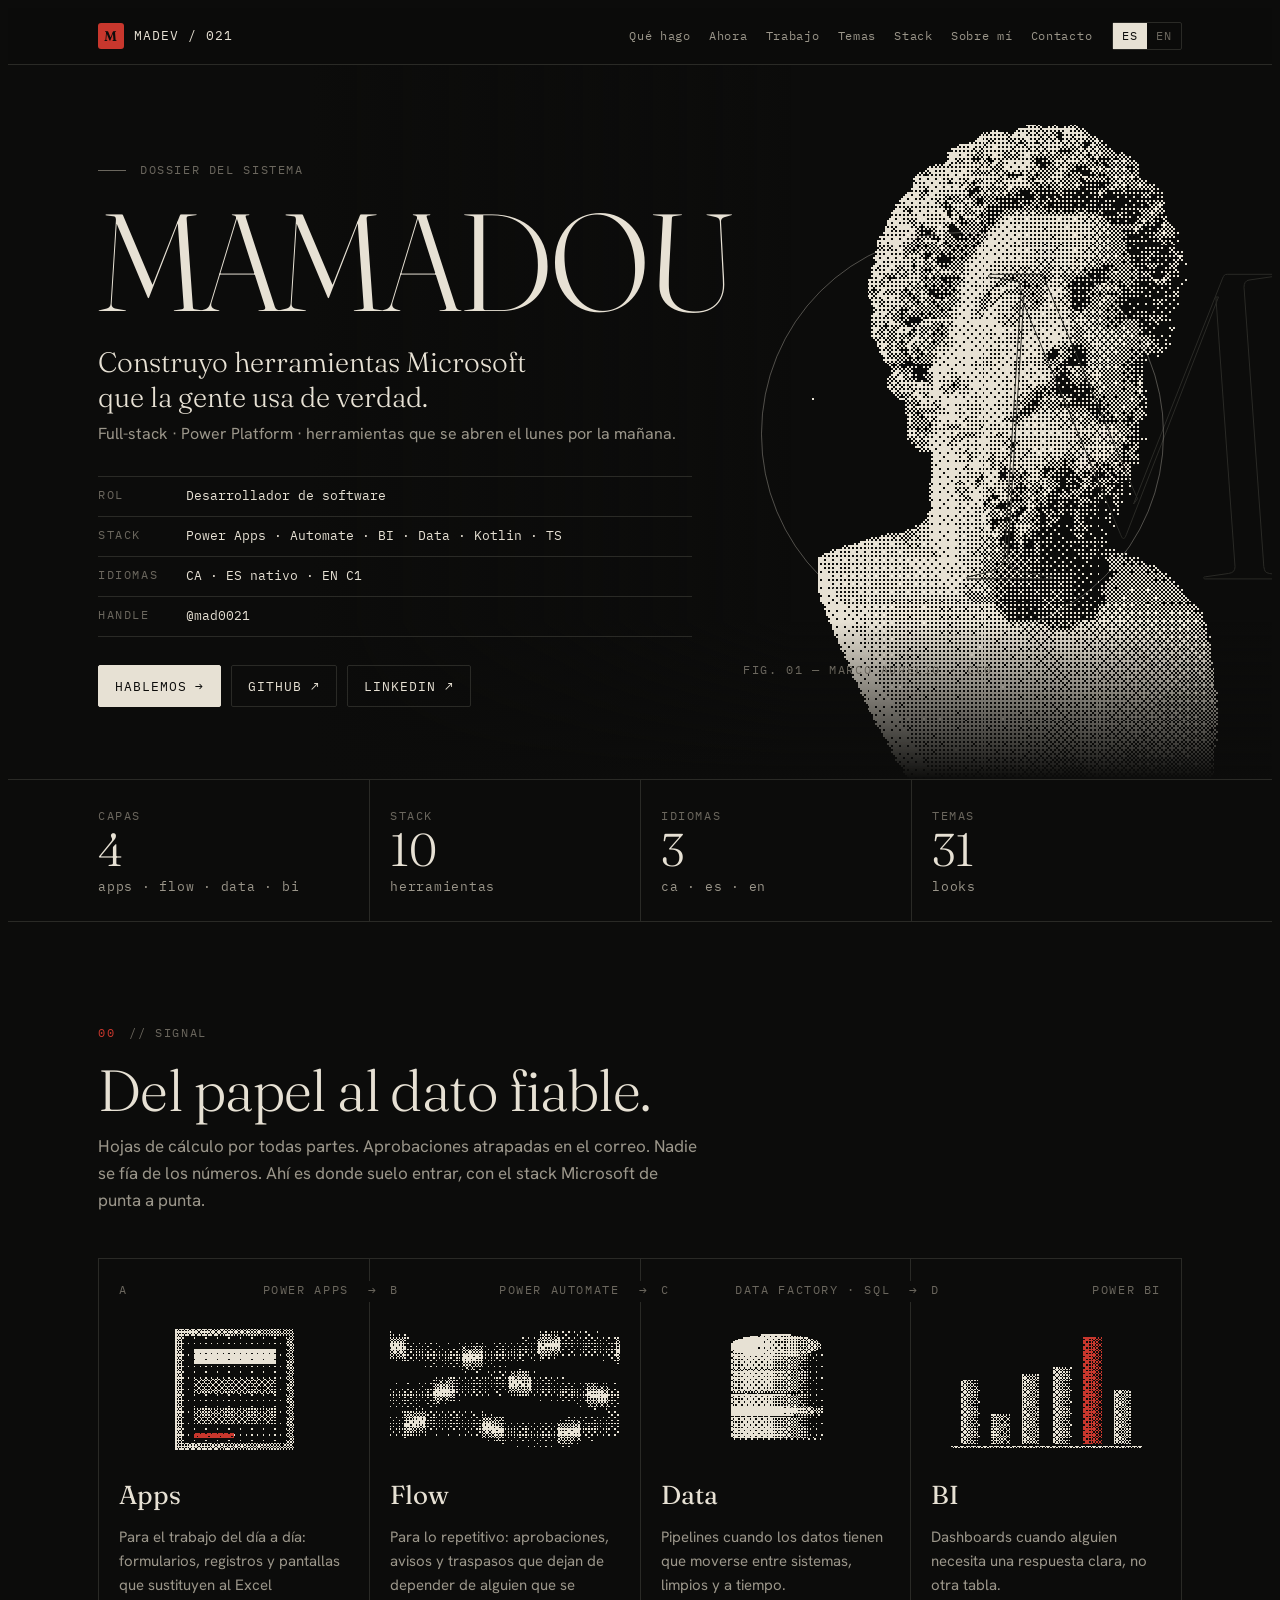
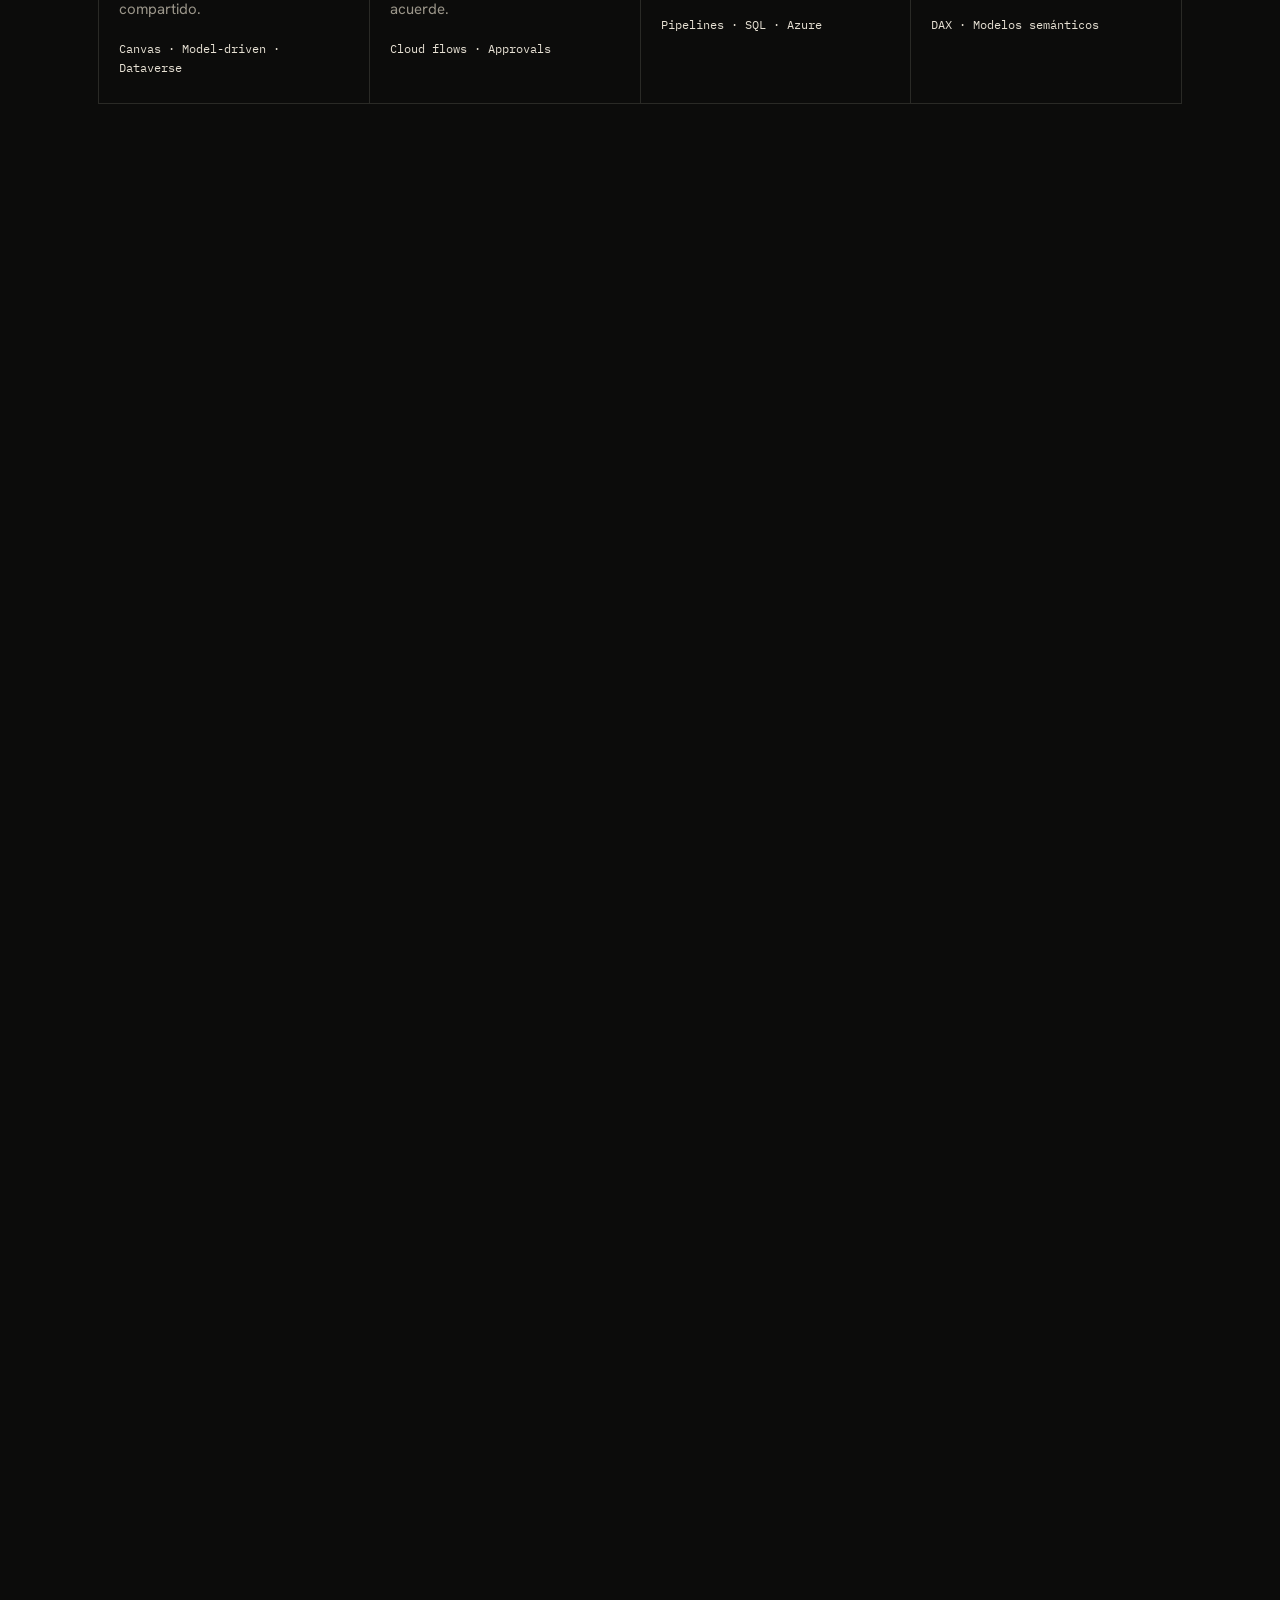
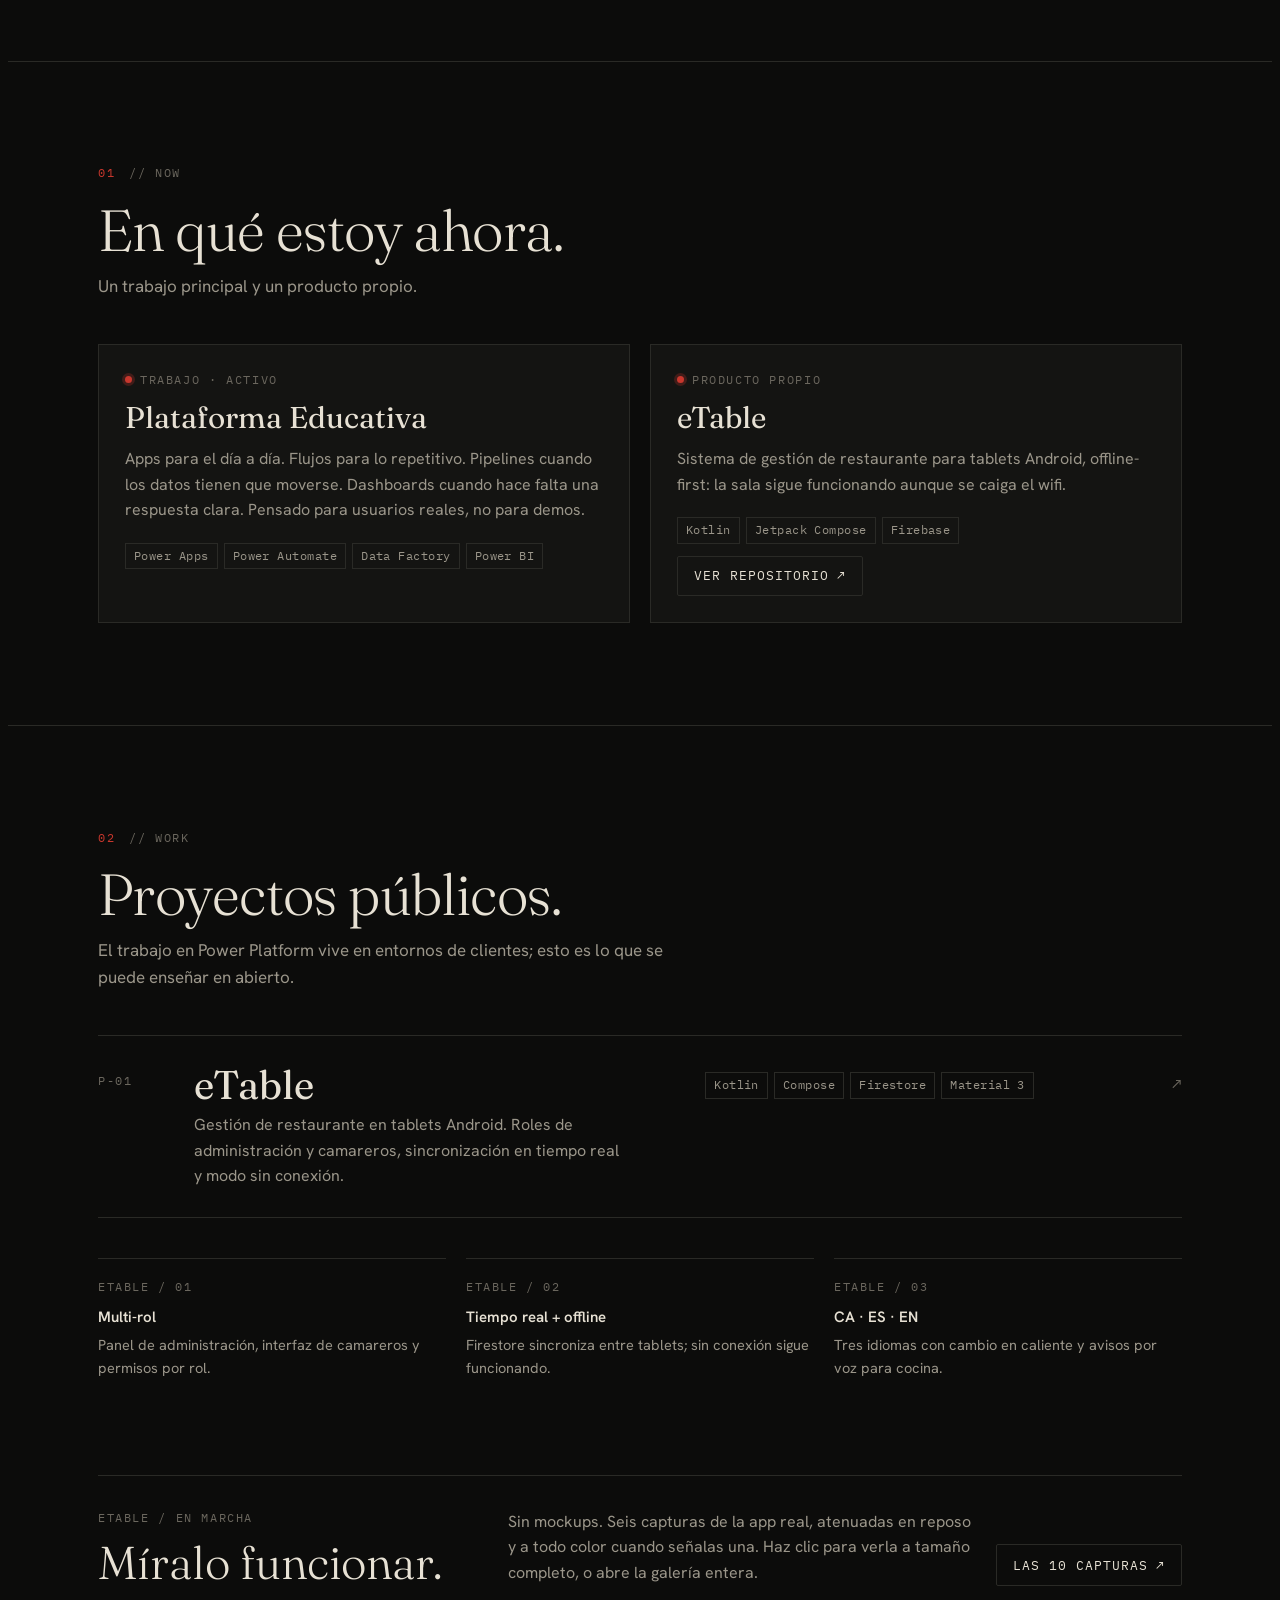
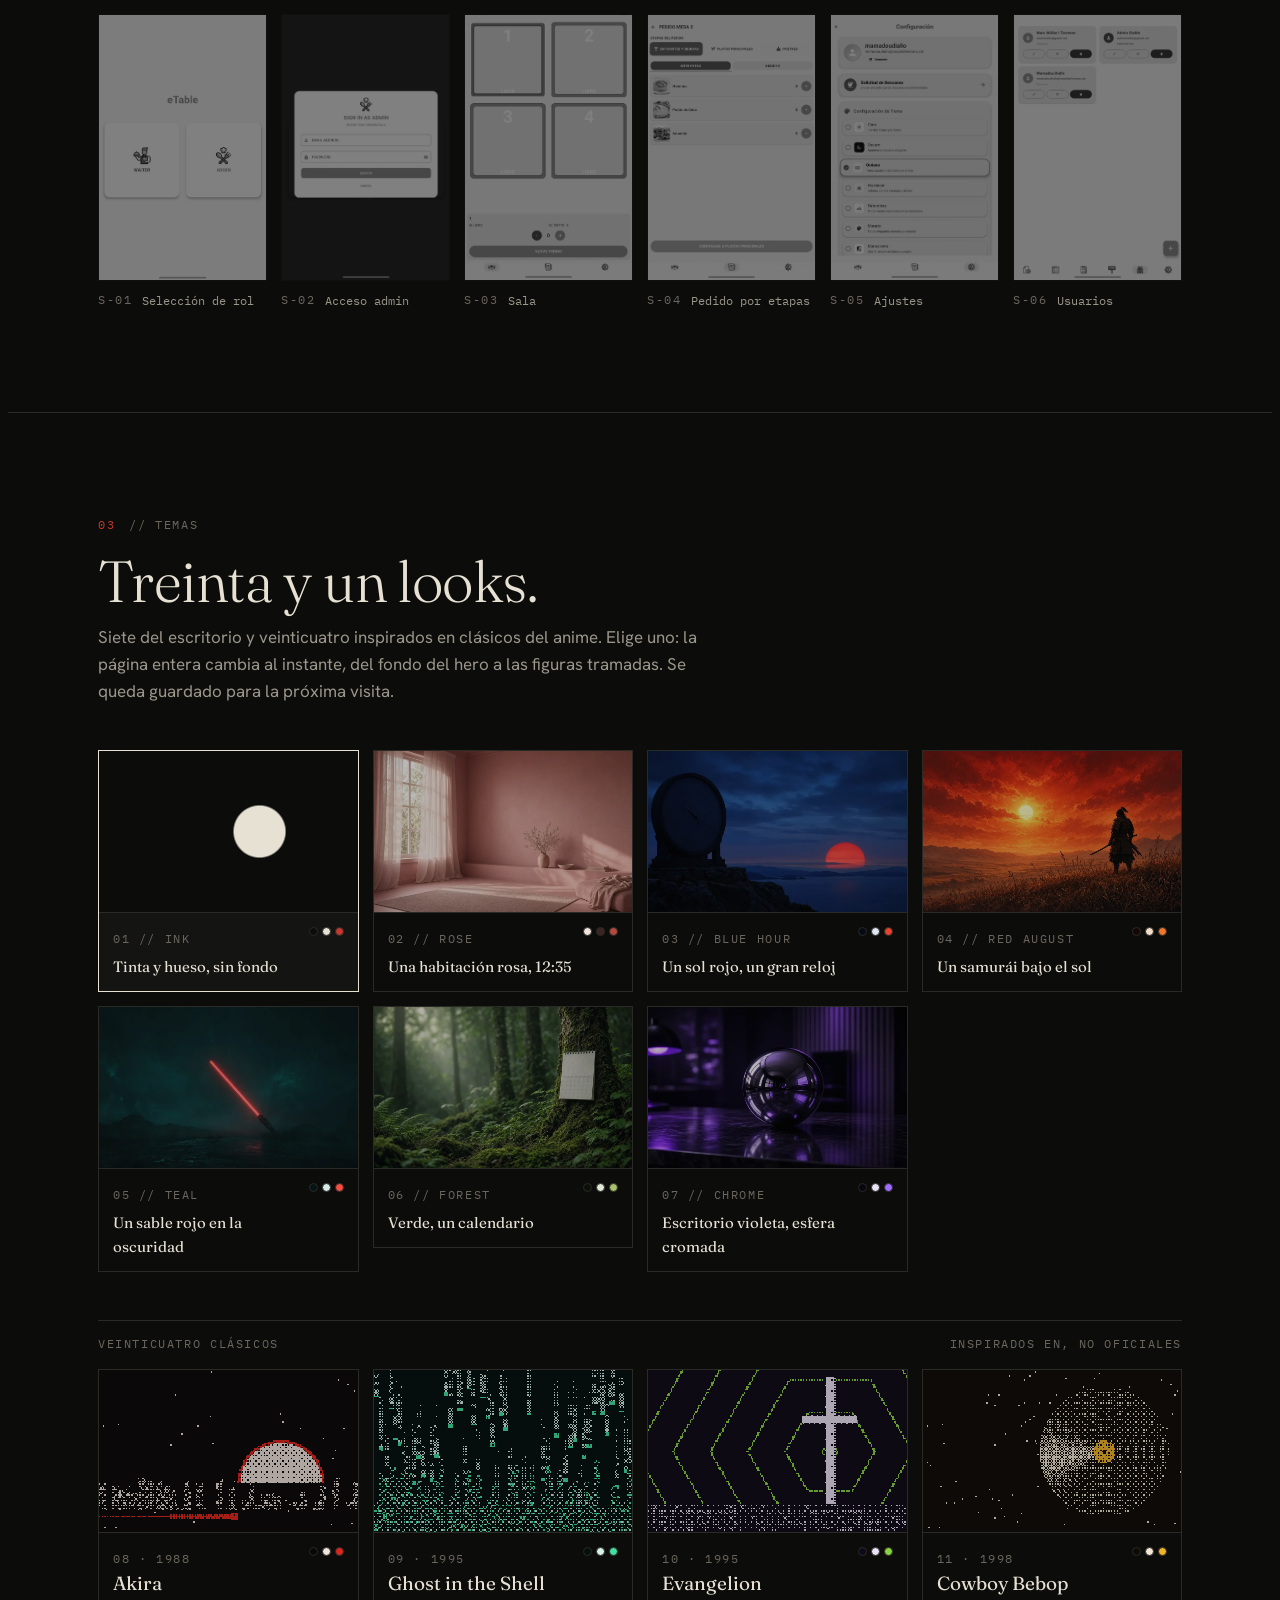
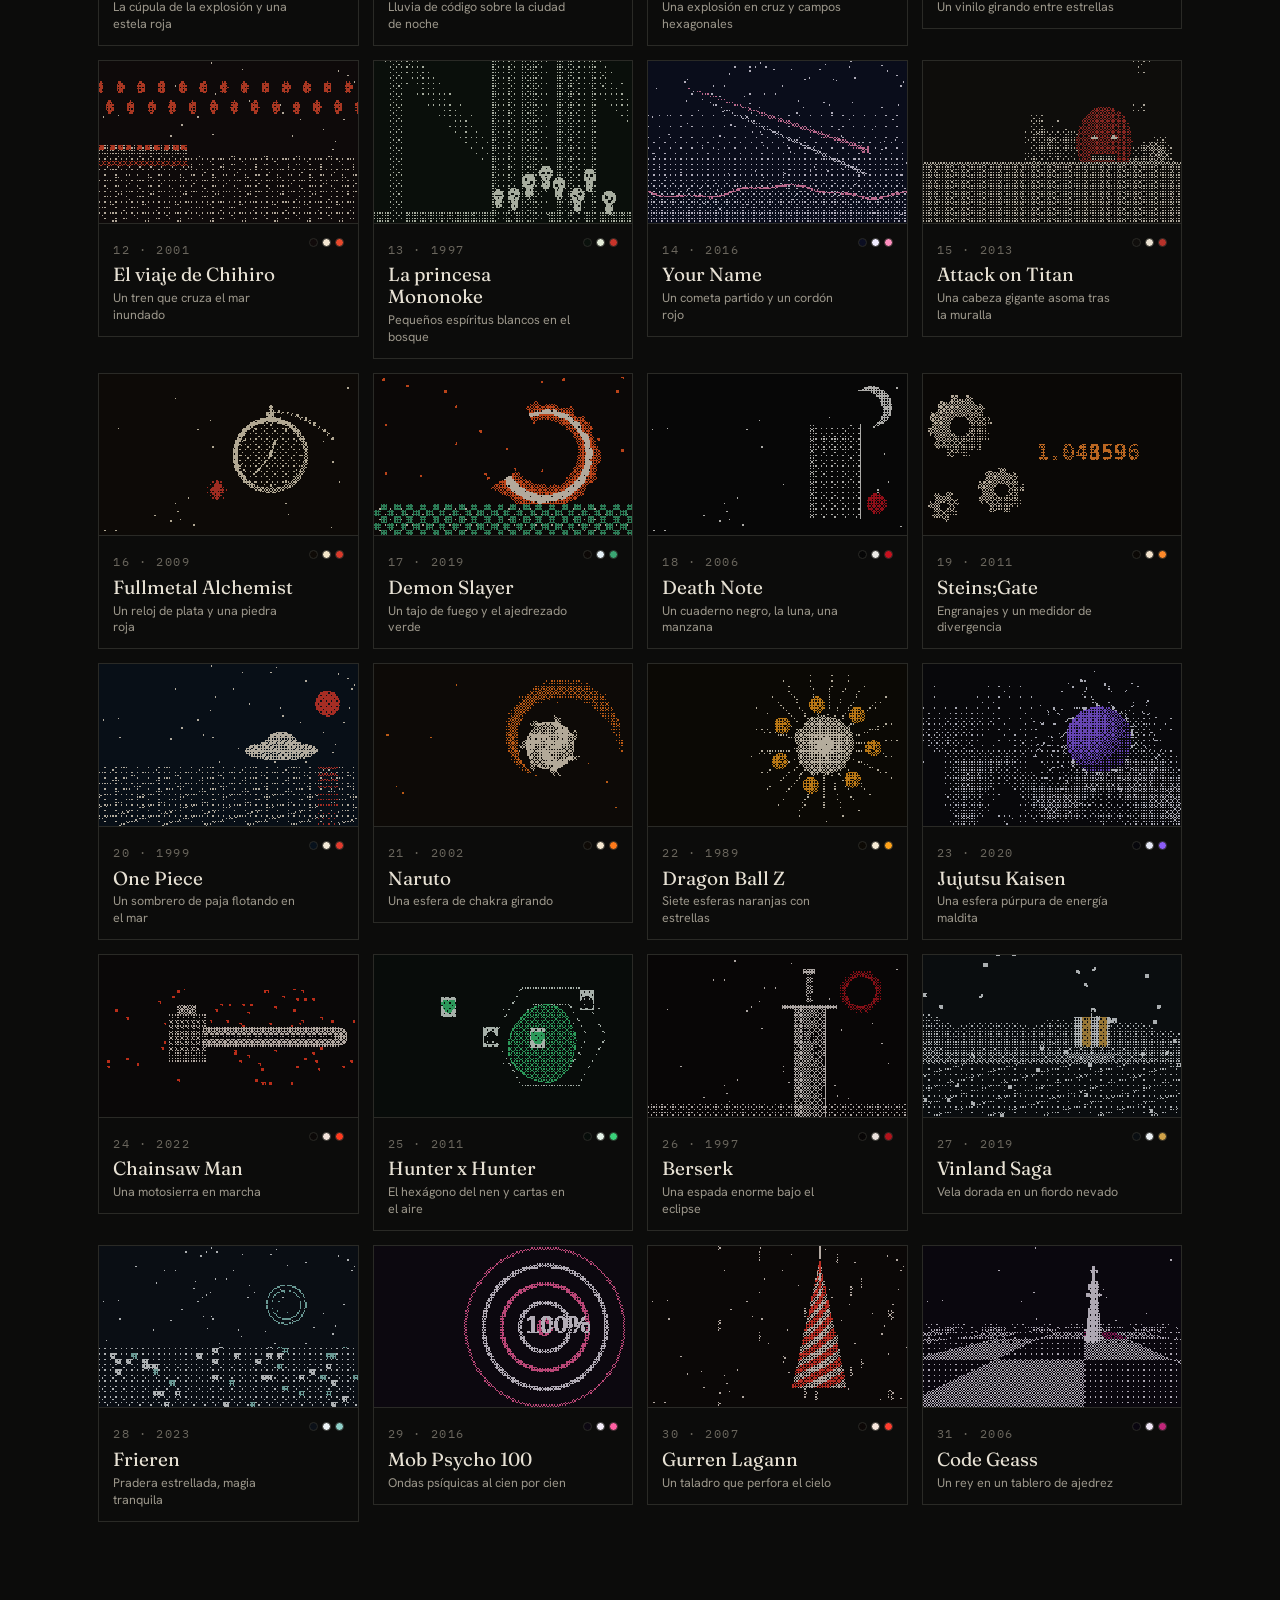
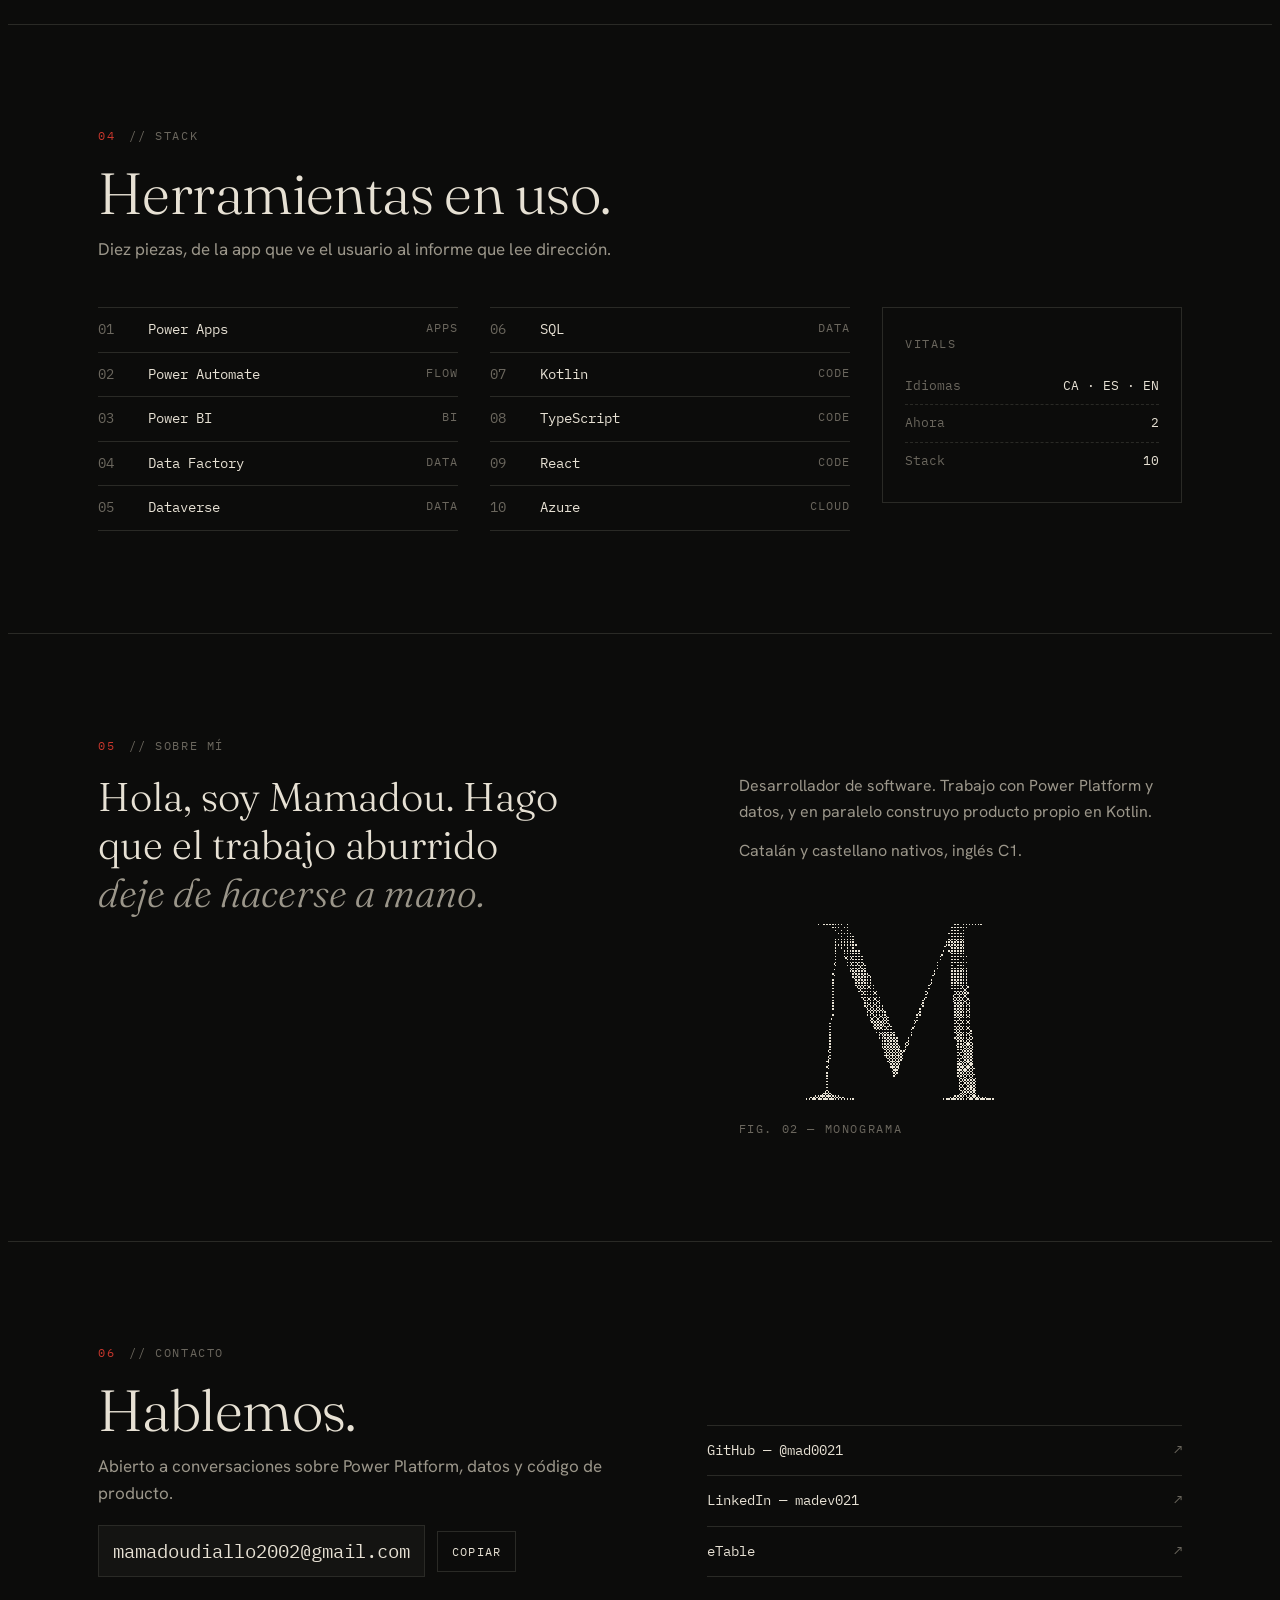
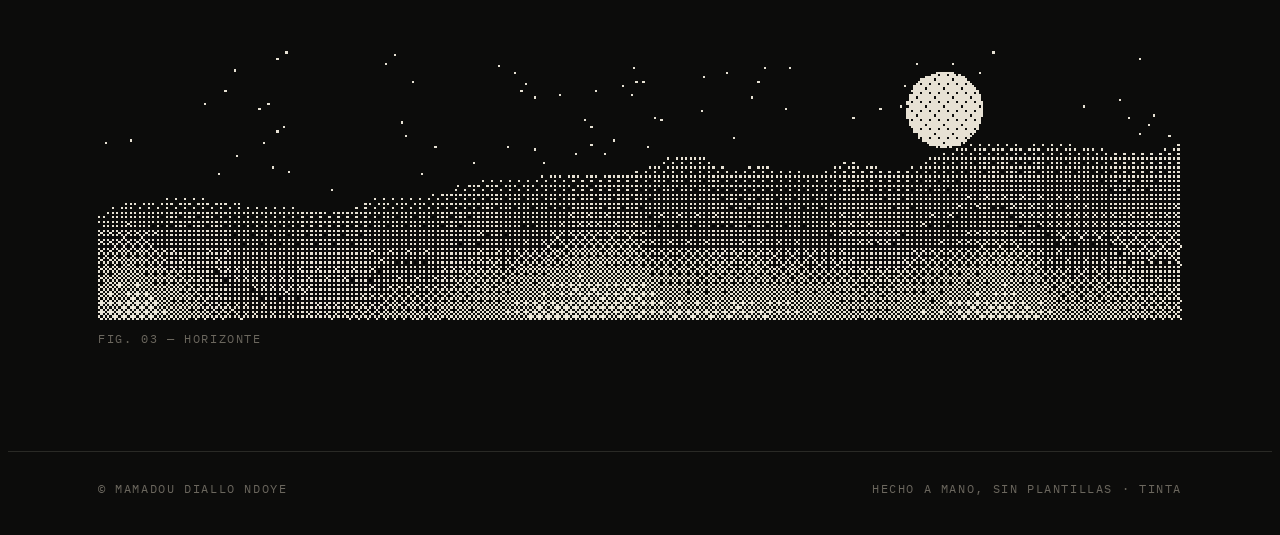
==== commit 47b4d957: "refactor: split single-file page into css, js and image assets The page shipped as one 557 KB HTML f" ====
--- a/index.html
+++ b/index.html
@@ -8,300 +8,21 @@
 <meta property="og:title" content="Mamadou Diallo Ndoye — MADEV / 021">
 <meta property="og:description" content="Construyo herramientas Microsoft que la gente usa de verdad.">
 <meta property="og:type" content="website">
+<meta property="og:url" content="https://mad0021.github.io/">
+<meta property="og:image" content="https://mad0021.github.io/assets/og.jpg">
+<meta name="twitter:card" content="summary_large_image">
+<link rel="canonical" href="https://mad0021.github.io/">
 <meta name="theme-color" content="#0c0c0b">
 <link rel="icon" href="data:image/svg+xml,%3Csvg xmlns='http://www.w3.org/2000/svg' viewBox='0 0 32 32'%3E%3Crect width='32' height='32' rx='4' fill='%23c8372d'/%3E%3Ctext x='16' y='23' font-family='Georgia,serif' font-size='20' font-weight='600' text-anchor='middle' fill='%230c0c0b'%3EM%3C/text%3E%3C/svg%3E">
 <link rel="preconnect" href="https://fonts.googleapis.com">
 <link rel="preconnect" href="https://fonts.gstatic.com" crossorigin>
 <link rel="stylesheet" href="https://fonts.googleapis.com/css2?family=Fraunces:opsz,wght@9..144,300;9..144,400;9..144,600&family=IBM+Plex+Mono:wght@400;500&family=Hanken+Grotesk:wght@400;500;600&family=Shippori+Mincho+B1:wght@400;600&family=Chakra+Petch:wght@300;400;600&display=swap">
-<style>
-/* Layout: dark "system dossier" — single column of indexed sections, spec-sheet rows, one dithered artwork in the hero. Single dark look by design. */
-:root{
-  --ink:#0c0c0b;        /* page */
-  --slab:#141412;       /* raised panels */
-  --line:#2a2a26;       /* hairlines */
-  --bone:#e7e1d4;       /* primary text, dither light */
-  --ash:#9b968a;        /* secondary text */
-  --dim:#6b675e;        /* labels */
-  --seal:#c8372d;       /* hanko red, used sparingly */
-  --f-display:"Fraunces", "Iowan Old Style", Georgia, serif;
-  --f-body:"Hanken Grotesk", "Segoe UI", system-ui, sans-serif;
-  --f-mono:"IBM Plex Mono", ui-monospace, "Cascadia Mono", Consolas, monospace;
-  --gutter:clamp(16px,4vw,48px);
-  --max:1180px;
-  color-scheme:dark;
-}
-*{box-sizing:border-box}
-html{scroll-behavior:smooth}
-@media (prefers-reduced-motion:reduce){html{scroll-behavior:auto}}
-body{background:var(--ink);color:var(--bone);font-family:var(--f-body);font-size:16px;line-height:1.6;-webkit-font-smoothing:antialiased}
-a{color:inherit}
-:focus-visible{outline:1px solid var(--bone);outline-offset:3px}
-.wrap{max-width:var(--max);margin:0 auto;padding-inline:var(--gutter)}
-.mono{font-family:var(--f-mono);font-size:12.5px;letter-spacing:.06em}
-.label{font-family:var(--f-mono);font-size:11.5px;letter-spacing:.14em;text-transform:uppercase;color:var(--dim)}
-
-/* language switch: both languages are in the markup; one is hidden */
-html:not([data-lang]) [lang="en"], html[data-lang="es"] [lang="en"]:not(html), html[data-lang="en"] [lang="es"]:not(html){display:none!important}
-
-/* NAV */
-.nav{position:sticky;top:env(safe-area-inset-top,0px);z-index:10;background:color-mix(in srgb,var(--ink) 88%,transparent);backdrop-filter:blur(8px);border-bottom:1px solid var(--line)}
-.nav .wrap{display:flex;align-items:center;gap:20px;height:56px}
-.mark{display:flex;align-items:center;gap:10px;text-decoration:none;font-family:var(--f-mono);font-size:13px;letter-spacing:.08em}
-.seal{display:inline-grid;place-items:center;width:26px;height:26px;background:var(--seal);color:var(--ink);font-family:var(--f-display);font-weight:600;font-size:14px;border-radius:3px;line-height:1}
-.nav nav{display:flex;gap:18px;margin-left:auto;overflow-x:auto;scrollbar-width:none}
-.nav nav a{font-family:var(--f-mono);font-size:12px;letter-spacing:.06em;color:var(--ash);text-decoration:none;white-space:nowrap}
-.nav nav a:hover{color:var(--bone)}
-.lang{display:flex;border:1px solid var(--line);border-radius:2px;flex:none}
-.lang button{all:unset;cursor:pointer;font-family:var(--f-mono);font-size:11.5px;letter-spacing:.08em;padding:4px 9px;color:var(--dim)}
-.lang button[aria-pressed="true"]{background:var(--bone);color:var(--ink)}
-@media (max-width:760px){.nav nav{display:none}.lang{margin-left:auto}}
-
-/* HERO */
-.hero{position:relative;border-bottom:1px solid var(--line);overflow:hidden}
-.hero .wrap{display:grid;grid-template-columns:minmax(0,1.15fr) minmax(0,.85fr);gap:clamp(24px,4vw,56px);padding-block:clamp(48px,8vw,96px) clamp(40px,6vw,72px);align-items:center}
-.watermark{position:absolute;right:-2vw;top:50%;transform:translateY(-50%);font-family:var(--f-display);font-weight:300;font-size:clamp(220px,34vw,460px);line-height:.8;color:transparent;-webkit-text-stroke:1px var(--line);pointer-events:none;user-select:none}
-.eyebrow{display:flex;gap:14px;align-items:center;margin-bottom:22px}
-.eyebrow .dash{width:28px;height:1px;background:var(--dim)}
-h1{font-family:var(--f-display);font-weight:300;font-size:clamp(56px,11vw,138px);line-height:.88;letter-spacing:-.02em;margin:0 0 22px;font-variation-settings:"opsz" 144}
-.tagline{font-family:var(--f-display);font-weight:300;font-size:clamp(20px,2.4vw,28px);line-height:1.25;max-width:30ch;margin:0 0 6px;text-wrap:balance}
-.sub{color:var(--ash);margin:0 0 30px}
-.spec{display:grid;grid-template-columns:auto 1fr;border-top:1px solid var(--line);margin:0 0 28px}
-.spec dt,.spec dd{margin:0;padding:9px 0;border-bottom:1px solid var(--line)}
-.spec dt{padding-right:28px}
-.spec dd{font-family:var(--f-mono);font-size:13px;color:var(--bone);min-width:0}
-.ctas{display:flex;flex-wrap:wrap;gap:10px}
-.btn{display:inline-flex;align-items:center;gap:8px;font-family:var(--f-mono);font-size:12.5px;letter-spacing:.08em;text-transform:uppercase;text-decoration:none;padding:10px 16px;border:1px solid var(--line);border-radius:2px;color:var(--bone);transition:background .2s,color .2s,border-color .2s}
-.btn:hover{border-color:var(--bone)}
-.btn.primary{background:var(--bone);color:var(--ink);border-color:var(--bone)}
-.btn.primary:hover{background:transparent;color:var(--bone)}
-.art{position:relative;aspect-ratio:1/1;max-width:100%;width:100%;justify-self:end}
-.art canvas{width:100%;height:100%;display:block;image-rendering:pixelated}
-.art figcaption{position:absolute;left:0;bottom:-26px;width:100%;display:flex;justify-content:space-between}
-@media (max-width:860px){.hero .wrap{grid-template-columns:1fr}.art{justify-self:start;max-width:420px;margin-bottom:28px}}
-
-/* VITALS strip */
-.vitals{border-bottom:1px solid var(--line)}
-.vitals .wrap{display:grid;grid-template-columns:repeat(4,minmax(0,1fr))}
-.vital{padding:22px 0 22px 20px;border-left:1px solid var(--line)}
-.vital:first-child{border-left:0;padding-left:0}
-.vital b{display:block;font-family:var(--f-display);font-weight:300;font-size:clamp(32px,4vw,46px);line-height:1;font-variant-numeric:tabular-nums}
-@media (max-width:640px){.vitals .wrap{grid-template-columns:repeat(2,minmax(0,1fr))}.vital:nth-child(3){border-left:0;padding-left:0}.vital:nth-child(-n+2){border-bottom:1px solid var(--line)}}
-
-/* SECTIONS */
-section.s{border-bottom:1px solid var(--line)}
-section.s>.wrap{padding-block:clamp(56px,8vw,104px)}
-.idx{display:flex;gap:14px;align-items:baseline;margin-bottom:18px}
-.idx .n{color:var(--seal)}
-h2{font-family:var(--f-display);font-weight:300;font-size:clamp(34px,5vw,58px);line-height:1;letter-spacing:-.01em;margin:0 0 14px;text-wrap:balance}
-.lede{color:var(--ash);max-width:60ch;margin:0 0 44px;font-size:17px}
-
-/* Signal: the four things he builds */
-.flow{display:grid;grid-template-columns:repeat(4,minmax(0,1fr));border-top:1px solid var(--line);border-left:1px solid var(--line)}
-.flow article{border-right:1px solid var(--line);border-bottom:1px solid var(--line);padding:22px 20px 26px;min-width:0;position:relative}
-.flow article .label{display:flex;justify-content:space-between}
-.flow h3{font-family:var(--f-display);font-weight:400;font-size:26px;margin:28px 0 8px}
-.flow p{margin:0;color:var(--ash);font-size:15px}
-.flow .tool{margin-top:18px;font-family:var(--f-mono);font-size:12px;color:var(--bone)}
-.flow article:not(:last-child)::after{content:"→";position:absolute;right:-9px;top:22px;background:var(--ink);color:var(--dim);font-family:var(--f-mono);font-size:13px;padding:0 2px;z-index:1}
-@media (max-width:900px){.flow{grid-template-columns:repeat(2,minmax(0,1fr))}.flow article::after{display:none}}
-@media (max-width:520px){.flow{grid-template-columns:1fr}}
-
-/* Now */
-.now{display:grid;grid-template-columns:repeat(2,minmax(0,1fr));gap:20px}
-.panel{background:var(--slab);border:1px solid var(--line);padding:26px;min-width:0;display:flex;flex-direction:column;gap:12px}
-.panel h3{font-family:var(--f-display);font-weight:400;font-size:30px;margin:0;line-height:1.1}
-.panel p{margin:0;color:var(--ash)}
-.status{display:inline-flex;align-items:center;gap:8px}
-.status i{width:7px;height:7px;border-radius:50%;background:var(--seal);box-shadow:0 0 0 3px color-mix(in srgb,var(--seal) 25%,transparent)}
-.panel .more{margin-top:auto;padding-top:8px}
-@media (max-width:760px){.now{grid-template-columns:1fr}}
-
-/* Work */
-.work{display:grid;gap:0;border-top:1px solid var(--line)}
-.proj{display:grid;grid-template-columns:72px minmax(0,1.1fr) minmax(0,1fr) auto;gap:24px;align-items:start;padding:28px 0;border-bottom:1px solid var(--line);text-decoration:none;transition:background .25s}
-.proj:hover{background:var(--slab)}
-.proj .label{padding-top:8px}
-.proj h3{font-family:var(--f-display);font-weight:400;font-size:clamp(28px,3.4vw,40px);margin:0;line-height:1.05}
-.proj p{margin:6px 0 0;color:var(--ash);max-width:48ch}
-.tags{display:flex;flex-wrap:wrap;gap:6px;padding-top:8px}
-.tag{font-family:var(--f-mono);font-size:11.5px;letter-spacing:.04em;border:1px solid var(--line);padding:3px 8px;color:var(--ash);white-space:nowrap}
-.arrow{font-family:var(--f-mono);color:var(--dim);padding-top:8px;transition:transform .25s,color .25s}
-.proj:hover .arrow{color:var(--bone);transform:translateX(4px)}
-@media (max-width:820px){.proj{grid-template-columns:minmax(0,1fr) auto;padding:24px 12px}.proj .label{grid-column:1/-1;padding-top:0}.proj .tags{grid-column:1/-1}.proj .arrow{grid-row:2;grid-column:2}}
-.manifest{margin-top:40px;display:grid;grid-template-columns:repeat(3,minmax(0,1fr));gap:20px}
-.manifest div{border-top:1px solid var(--line);padding-top:14px;min-width:0}
-.manifest h4{margin:6px 0 4px;font-weight:600;font-size:15px}
-.manifest p{margin:0;color:var(--ash);font-size:14.5px}
-@media (max-width:760px){.manifest{grid-template-columns:1fr 1fr}}
-@media (max-width:480px){.manifest{grid-template-columns:1fr}}
-
-/* Stack */
-.stackgrid{display:grid;grid-template-columns:minmax(0,1fr) minmax(0,1fr) 300px;gap:32px}
-.stackgrid ol{list-style:none;margin:0;padding:0;border-top:1px solid var(--line)}
-.stackgrid li{display:grid;grid-template-columns:40px 1fr auto;gap:10px;padding:11px 0;border-bottom:1px solid var(--line);font-family:var(--f-mono);font-size:13.5px}
-.stackgrid li span:first-child{color:var(--dim)}
-.stackgrid li span:last-child{color:var(--dim);font-size:11.5px;letter-spacing:.08em;text-transform:uppercase}
-.box{border:1px solid var(--line);padding:22px;align-self:start}
-.box .row{display:flex;justify-content:space-between;gap:12px;padding:8px 0;border-bottom:1px dashed var(--line);font-family:var(--f-mono);font-size:13px}
-.box .row:last-child{border-bottom:0}
-.box .row span:first-child{color:var(--dim)}
-@media (max-width:900px){.stackgrid{grid-template-columns:1fr 1fr}.box{grid-column:1/-1}}
-@media (max-width:560px){.stackgrid{grid-template-columns:1fr}}
-
-/* About */
-.about{display:grid;grid-template-columns:minmax(0,1.3fr) minmax(0,1fr);gap:clamp(24px,5vw,72px);align-items:start}
-.pull{font-family:var(--f-display);font-weight:300;font-size:clamp(26px,3.4vw,40px);line-height:1.2;margin:0;text-wrap:balance}
-.pull em{font-style:italic;color:var(--ash)}
-.about .body p{color:var(--ash);margin:0 0 14px}
-@media (max-width:820px){.about{grid-template-columns:1fr}}
-
-/* Contact */
-.contact{display:grid;grid-template-columns:minmax(0,1.2fr) minmax(0,1fr);gap:40px;align-items:end}
-.email{display:flex;flex-wrap:wrap;align-items:center;gap:12px;margin-top:8px}
-.email code{font-family:var(--f-mono);font-size:clamp(15px,2vw,19px);background:var(--slab);border:1px solid var(--line);padding:10px 14px;user-select:all;overflow-wrap:anywhere;min-width:0}
-.copy{all:unset;cursor:pointer;font-family:var(--f-mono);font-size:12px;letter-spacing:.1em;text-transform:uppercase;border:1px solid var(--line);padding:10px 14px}
-.copy:hover{border-color:var(--bone)}
-.links{display:grid;border-top:1px solid var(--line)}
-.links a{display:flex;justify-content:space-between;padding:14px 0;border-bottom:1px solid var(--line);text-decoration:none;font-family:var(--f-mono);font-size:13.5px}
-.links a span:last-child{color:var(--dim)}
-.links a:hover span:last-child{color:var(--bone)}
-@media (max-width:760px){.contact{grid-template-columns:1fr}}
-
-footer .wrap{display:flex;flex-wrap:wrap;justify-content:space-between;gap:12px;padding-block:28px}
-
-.skip{position:absolute;left:12px;top:-60px;z-index:20;background:var(--bone);color:var(--ink);padding:8px 12px;font-family:var(--f-mono);font-size:12px;text-decoration:none}
-.skip:focus{top:12px}
-
-/* DITHER FIGURES — same Bayer 8x8 treatment as the hero sphere */
-.glyph,.fig canvas{display:block;width:100%;height:auto;image-rendering:pixelated}
-.flow .glyph{margin-top:20px;max-width:240px}
-.flow h3{margin-top:18px}
-.fig{margin:28px 0 0}
-.fig figcaption{margin-top:10px;display:flex;justify-content:space-between;gap:12px}
-.about .fig{max-width:320px}
-.horizon{margin-top:clamp(40px,6vw,72px)}
-
-/* SHOTS — real screenshots, dimmed at rest, full colour on point */
-.shots{margin-top:clamp(56px,8vw,96px);border-top:1px solid var(--line);padding-top:28px}
-.shots-head{display:grid;grid-template-columns:minmax(0,1fr) minmax(0,1.2fr) auto;gap:24px;align-items:end;margin-bottom:28px}
-.shots-head h3{font-family:var(--f-display);font-weight:300;font-size:clamp(30px,4vw,46px);line-height:1;margin:10px 0 0}
-.shots-head p{margin:0;color:var(--ash);max-width:52ch}
-.shot-grid{list-style:none;margin:0;padding:0;display:grid;grid-template-columns:repeat(6,minmax(0,1fr));gap:14px}
-.shot{all:unset;box-sizing:border-box;display:block;width:100%;cursor:zoom-in}
-.shot img{display:block;width:100%;height:auto;aspect-ratio:400/632;object-fit:cover;border:1px solid var(--line);filter:grayscale(1) brightness(.5) contrast(1.05);transition:filter .45s var(--ease-out,ease-out),transform .45s var(--ease-out,ease-out),border-color .45s}
-.shot:hover img,.shot:focus-visible img{filter:none;border-color:var(--ash);transform:translateY(-4px)}
-.shot:focus-visible{outline:1px solid var(--bone);outline-offset:4px}
-.shot .cap{display:flex;gap:10px;margin-top:10px;font-family:var(--f-mono);font-size:12px;color:var(--ash)}
-.shot:hover .cap,.shot:focus-visible .cap{color:var(--bone)}
-@media (max-width:1000px){.shot-grid{grid-template-columns:repeat(3,minmax(0,1fr))}.shots-head{grid-template-columns:1fr}}
-@media (max-width:520px){.shot-grid{grid-template-columns:repeat(2,minmax(0,1fr))}}
-@media (prefers-reduced-motion:reduce){.shot img{transition:none}.shot:hover img,.shot:focus-visible img{transform:none}}
-#viewer{border:1px solid var(--line);background:var(--ink);color:var(--bone);padding:0;max-width:min(92vw,560px);max-height:94vh;overflow:auto}
-#viewer::backdrop{background:rgba(6,6,5,.88);backdrop-filter:blur(4px)}
-#viewer figure{margin:0}
-#viewer img{display:block;width:100%;height:auto;max-height:78vh;object-fit:contain;background:#fff}
-#viewer figcaption{display:grid;grid-template-columns:auto 1fr;gap:4px 14px;padding:14px 16px 0;font-family:var(--f-mono);font-size:13px}
-#viewer #v-d{grid-column:1/-1;color:var(--ash);font-family:var(--f-body);font-size:14.5px}
-.v-ctl{display:flex;gap:8px;justify-content:flex-end;padding:12px 16px 16px}
-.v-ctl button{all:unset;cursor:pointer;font-family:var(--f-mono);font-size:13px;border:1px solid var(--line);padding:6px 12px}
-.v-ctl button:hover,.v-ctl button:focus-visible{border-color:var(--bone)}
-
-/* THEMES — palettes taken from each wallpaper (wallpapers: original art from mad0021/dev-portfolio) */
-:root{--w-rose:url([data-uri]);--w-blue-hour:url([data-uri]);--w-red-august:url([data-uri]);--w-teal:url([data-uri]);--w-forest:url([data-uri]);--w-chrome:url([data-uri]);}
-html[data-theme="rose"]{--ink:#f2e4dd;--slab:#ead6cd;--line:#d7bcb1;--bone:#3b2420;--ash:#7a5a52;--dim:#a0827a;--seal:#b5483a;--wall:var(--w-rose);color-scheme:light}
-html[data-theme="blue-hour"]{--ink:#060a16;--slab:#0c1426;--line:#1e2a44;--bone:#dfe6f2;--ash:#8f9bb3;--dim:#5f6b85;--seal:#e2452f;--wall:var(--w-blue-hour);color-scheme:dark}
-html[data-theme="red-august"]{--ink:#120806;--slab:#1c0d09;--line:#3a1a12;--bone:#f3dcc8;--ash:#b8957e;--dim:#7d5d4b;--seal:#ee772c;--wall:var(--w-red-august);color-scheme:dark}
-html[data-theme="teal"]{--ink:#071416;--slab:#0b1d1f;--line:#1c3336;--bone:#d6ebe8;--ash:#86a6a3;--dim:#557371;--seal:#ff4a3d;--wall:var(--w-teal);color-scheme:dark}
-html[data-theme="forest"]{--ink:#0b1009;--slab:#121a0f;--line:#26331f;--bone:#e2e8d6;--ash:#9aa58a;--dim:#66725a;--seal:#a9c26a;--wall:var(--w-forest);color-scheme:dark}
-html[data-theme="chrome"]{--ink:#07050d;--slab:#110b1f;--line:#2a2040;--bone:#e9e4f5;--ash:#a39bbb;--dim:#6d6488;--seal:#9d6bff;--wall:var(--w-chrome);color-scheme:dark}
-.hero::after{content:"";position:absolute;inset:0;background:linear-gradient(90deg,var(--ink) 24%,color-mix(in srgb,var(--ink) 55%,transparent) 44%,transparent 62%),linear-gradient(0deg,var(--ink),transparent 22%);pointer-events:none}
-.hero .watermark{z-index:1}.hero .wrap{position:relative;z-index:2}
-.themes{list-style:none;margin:0;padding:0;display:grid;grid-template-columns:repeat(auto-fill,minmax(min(100%,250px),1fr));gap:14px}
-.theme{all:unset;box-sizing:border-box;display:block;width:100%;cursor:pointer;border:1px solid var(--line);background:var(--ink);transition:border-color 90ms,background-color 90ms}
-.theme:hover{border-color:var(--ash)}
-.theme[aria-pressed="true"]{border-color:var(--bone);background:var(--slab)}
-.theme:focus-visible{outline:1px solid var(--bone);outline-offset:3px}
-.theme .sw{display:block;aspect-ratio:16/10;background:center/cover no-repeat;opacity:.72;transition:opacity .17s}
-.theme:hover .sw,.theme[aria-pressed="true"] .sw{opacity:1}
-.theme .meta{display:flex;justify-content:space-between;gap:10px;padding:12px 14px;border-top:1px solid var(--line)}
-.theme .meta b{display:block;font-family:var(--f-display);font-weight:400;font-size:15px;margin-top:4px;color:var(--bone)}
-.theme .dots{display:flex;gap:4px;padding-top:2px}
-.theme .meta b.ttl{font-size:19px;margin-top:3px;line-height:1.15}
-.theme .meta small{display:block;margin-top:4px;font-size:12.5px;line-height:1.35;color:var(--ash)}
-.theme .dots i{width:9px;height:9px;border-radius:50%;border:1px solid var(--line)}
-
-/* ANIME THEMES — palettes + original dithered motifs inspired by each title; no frames, characters or logos are used */
-html[data-theme="akira"]{--ink:#0a0708;--slab:#140d0e;--line:#2e1c1d;--bone:#f1e4dc;--ash:#a8928d;--dim:#6f5b57;--seal:#e0261b;color-scheme:dark}
-html[data-theme="gits"]{--ink:#04100d;--slab:#081a16;--line:#163029;--bone:#d4f2e6;--ash:#7fa89a;--dim:#4f7166;--seal:#3fe0a0;color-scheme:dark}
-html[data-theme="eva"]{--ink:#0f0a19;--slab:#181026;--line:#2e2244;--bone:#ece4f6;--ash:#a597bd;--dim:#6c5f86;--seal:#8ad33f;color-scheme:dark}
-html[data-theme="bebop"]{--ink:#0e0b07;--slab:#18130c;--line:#352a1b;--bone:#f2e8d4;--ash:#b3a283;--dim:#776a52;--seal:#f0b429;color-scheme:dark}
-html[data-theme="spirited"]{--ink:#100a0a;--slab:#1b1010;--line:#3a2220;--bone:#f4e6d2;--ash:#b69d8a;--dim:#7b6355;--seal:#e8492c;color-scheme:dark}
-html[data-theme="mononoke"]{--ink:#0a110c;--slab:#111b14;--line:#253629;--bone:#e4ecd8;--ash:#9caf93;--dim:#64775e;--seal:#c9342a;color-scheme:dark}
-html[data-theme="yourname"]{--ink:#0b0e22;--slab:#131838;--line:#283062;--bone:#f1edff;--ash:#a3a6cf;--dim:#6a6e99;--seal:#ff8fbf;color-scheme:dark}
-html[data-theme="aot"]{--ink:#100e0c;--slab:#1a1714;--line:#38322b;--bone:#ece3d3;--ash:#ab9f8c;--dim:#736a5b;--seal:#b8322a;color-scheme:dark}
-html[data-theme="fma"]{--ink:#0e0a06;--slab:#18120a;--line:#3a2c18;--bone:#f3e6c9;--ash:#b8a27c;--dim:#7d6a4c;--seal:#d93a2b;color-scheme:dark}
-html[data-theme="kimetsu"]{--ink:#0c0806;--slab:#17100c;--line:#3a2519;--bone:#f6e7d6;--ash:#b89e8a;--dim:#7d6655;--seal:#ff5a1f;--alt:#3aa673;color-scheme:dark}
-html[data-theme="deathnote"]{--ink:#060606;--slab:#101010;--line:#272727;--bone:#eceae6;--ash:#9a9690;--dim:#66625d;--seal:#c8101e;color-scheme:dark}
-html[data-theme="steins"]{--ink:#0b0805;--slab:#16100a;--line:#33261a;--bone:#f3e3cd;--ash:#b39c80;--dim:#78654f;--seal:#ff8a2a;color-scheme:dark}
-#wallfx{position:absolute;inset:0;width:100%;height:100%;object-fit:cover;object-position:right center;image-rendering:pixelated;pointer-events:none}
-.art .ring{position:absolute;inset:4%;border:1px solid color-mix(in srgb,var(--bone) 32%,transparent);border-radius:50%}
-@media (max-width:860px){#wallfx{opacity:.38}.art{aspect-ratio:auto;height:0;margin:0}.art .ring{display:none}.art figcaption{position:static;margin-top:8px}}
-.theme canvas.sw{width:100%;height:auto;image-rendering:pixelated}
-.themes-sub{display:flex;justify-content:space-between;gap:12px;margin:48px 0 16px;padding-top:14px;border-top:1px solid var(--line)}
-
-/* THEME KIT — each theme also swaps the display face, the seal, the watermark and the section marks */
-:root{--f-kanji:"Shippori Mincho B1","Yu Mincho","Hiragino Mincho ProN",serif}
-html[data-font="mincho"]{--f-display:"Shippori Mincho B1","Yu Mincho",Georgia,serif}
-html[data-font="tech"]{--f-display:"Chakra Petch","Segoe UI",system-ui,sans-serif}
-html[data-font="mincho"] h1,html[data-font="tech"] h1{letter-spacing:-.01em}
-html[data-font="tech"] h1{font-weight:300;letter-spacing:.02em}
-html[data-font] h1{font-size:clamp(44px,7.8vw,100px)}
-.seal.k{font-family:var(--f-kanji);font-weight:600;font-size:15px}
-.watermark.k{font-family:var(--f-kanji);font-weight:400;right:0;font-size:clamp(200px,30vw,420px)}
-.idx .mk{margin-left:auto;font-family:var(--f-kanji);font-size:22px;line-height:1;color:var(--seal);letter-spacing:0;text-transform:none}
-.idx .mk:empty{display:none}
-.kit{color:var(--ash)}
-
-html[data-theme="onepiece"]{--ink:#07111c;--slab:#0c1a28;--line:#1f3348;--bone:#f4ead8;--ash:#9fb0bf;--dim:#63768a;--seal:#e23b2e;color-scheme:dark}
-html[data-theme="naruto"]{--ink:#0e0a06;--slab:#18120a;--line:#3a2a17;--bone:#f5e7d0;--ash:#b8a07e;--dim:#7c6748;--seal:#ff7a1a;color-scheme:dark}
-html[data-theme="dbz"]{--ink:#0c0904;--slab:#171008;--line:#382a15;--bone:#f7ecd6;--ash:#bba680;--dim:#7e6b4b;--seal:#ffa31a;color-scheme:dark}
-html[data-theme="jjk"]{--ink:#07070c;--slab:#0e0e18;--line:#232338;--bone:#e6e8f5;--ash:#9a9dbb;--dim:#63668a;--seal:#8b5cf6;color-scheme:dark}
-html[data-theme="csm"]{--ink:#0b0807;--slab:#16100e;--line:#362520;--bone:#f2e3da;--ash:#b39b8f;--dim:#79645b;--seal:#ff3b1f;color-scheme:dark}
-html[data-theme="hxh"]{--ink:#070d0a;--slab:#0d1812;--line:#20352a;--bone:#e3f2e8;--ash:#94b3a0;--dim:#5f7d6b;--seal:#3ad17a;color-scheme:dark}
-html[data-theme="berserk"]{--ink:#070505;--slab:#110b0b;--line:#2c1d1d;--bone:#eae1dc;--ash:#a3958f;--dim:#6c605b;--seal:#b3121b;color-scheme:dark}
-html[data-theme="vinland"]{--ink:#0a0e12;--slab:#111820;--line:#26323e;--bone:#e9eef2;--ash:#9aa8b4;--dim:#65727e;--seal:#d0a248;color-scheme:dark}
-html[data-theme="frieren"]{--ink:#0b1018;--slab:#121a26;--line:#283548;--bone:#eef3f6;--ash:#a1afbe;--dim:#687789;--seal:#8fd0c9;color-scheme:dark}
-html[data-theme="mob"]{--ink:#0d0812;--slab:#170f20;--line:#33244a;--bone:#f4ecfa;--ash:#b2a2c4;--dim:#77688b;--seal:#ff5fa2;color-scheme:dark}
-html[data-theme="ttgl"]{--ink:#0c0706;--slab:#170e0c;--line:#38211c;--bone:#f6e6dc;--ash:#b89c8e;--dim:#7c6458;--seal:#ff3d2e;color-scheme:dark}
-html[data-theme="codegeass"]{--ink:#0a0610;--slab:#140c1e;--line:#2f2142;--bone:#efe6f6;--ash:#a99bbb;--dim:#706282;--seal:#c0267a;color-scheme:dark}
-/* MOTION — rare, page-level moments only (load + first view of each section). Nav, buttons, copy: instant. */
-:root{--ease-out:cubic-bezier(.22,1,.36,1)}
-@media (prefers-reduced-motion:no-preference){
-  /* hero: staggered entrance on load */
-  .js .hero [data-in]{opacity:0;transform:translateY(14px);filter:blur(6px);animation:rise .7s var(--ease-out) forwards;animation-delay:calc(var(--i,0) * 70ms + 80ms)}
-  .js .art{opacity:0;animation:fade 1.2s var(--ease-out) .35s forwards}
-  @keyframes rise{to{opacity:1;transform:none;filter:none}}
-  @keyframes fade{to{opacity:1}}
-  /* sections: reveal once when they first enter the viewport */
-  .js [data-reveal]>*{opacity:0;transform:translateY(16px);filter:blur(4px);transition:opacity .6s var(--ease-out),transform .6s var(--ease-out),filter .6s var(--ease-out);transition-delay:calc(var(--i,0) * 60ms)}
-  .js [data-reveal].in>*{opacity:1;transform:none;filter:none}
-}
-
-/* SIGNAL as a scroll-scrubbed sequence (scroll drives time, Scroll World style): desktop + motion allowed only */
-.flow .bar{position:absolute;left:0;top:-1px;height:2px;width:100%;background:var(--seal);transform:scaleX(0);transform-origin:left}
-@media (min-width:901px) and (prefers-reduced-motion:no-preference){
-  .js #signal.scrub{height:260vh;border-bottom:1px solid var(--line)}
-  .js #signal.scrub>.wrap{position:sticky;top:56px;min-height:calc(100vh - 56px);display:flex;flex-direction:column;justify-content:center}
-  .js #signal.scrub .flow article{transition:opacity .35s var(--ease-out)}
-  .js #signal.scrub .flow article:not(.on){opacity:.38}
-  .js #signal.scrub .flow article.on h3{color:var(--bone)}
-}
-</style>
+<link rel="stylesheet" href="css/main.css">
 </head>
 <body>
 <a class="skip" href="#signal"><span lang="es">Saltar al contenido</span><span lang="en">Skip to content</span></a>
 
-<script>document.documentElement.classList.add("js");try{var _t=localStorage.getItem("mad-theme");if(_t&&_t!=="ink")document.documentElement.dataset.theme=_t;var _f={"red-august":1,forest:1,spirited:1,mononoke:1,yourname:1,aot:1,fma:1,kimetsu:1,deathnote:1,onepiece:1,naruto:1,berserk:1,vinland:1,frieren:1,codegeass:1},_g={teal:1,chrome:1,akira:1,gits:1,eva:1,bebop:1,steins:1,dbz:1,jjk:1,csm:1,hxh:1,mob:1,ttgl:1};if(_f[_t])document.documentElement.dataset.font="mincho";if(_g[_t])document.documentElement.dataset.font="tech"}catch(e){}</script>
+<script>document.documentElement.classList.add("js");try{var _t=new URLSearchParams(location.search).get("theme")||localStorage.getItem("mad-theme");if(_t&&_t!=="ink")document.documentElement.dataset.theme=_t;var _f={"red-august":1,forest:1,spirited:1,mononoke:1,yourname:1,aot:1,fma:1,kimetsu:1,deathnote:1,onepiece:1,naruto:1,berserk:1,vinland:1,frieren:1,codegeass:1},_g={teal:1,chrome:1,akira:1,gits:1,eva:1,bebop:1,steins:1,dbz:1,jjk:1,csm:1,hxh:1,mob:1,ttgl:1};if(_f[_t])document.documentElement.dataset.font="mincho";if(_g[_t])document.documentElement.dataset.font="tech"}catch(e){}</script>
 <header class="nav">
   <div class="wrap">
     <a class="mark" href="#top"><span class="seal" aria-hidden="true">M</span>MADEV / 021</a>
@@ -448,12 +169,12 @@
           <a class="btn" href="https://github.com/mad0021/etable/tree/HEAD/app/src/main/java/cat/dam/mamadou/etable/docs/screenshots" target="_blank" rel="noopener"><span lang="es">Las 10 capturas</span><span lang="en">All 10 shots</span> ↗</a>
         </div>
         <ul class="shot-grid">
-          <li><button type="button" class="shot" data-i="0"><img src="[data-uri]" alt="eTable — Selección de rol" loading="lazy" width="400" height="632"><span class="cap"><span class="label">S-01</span><span><span lang="es">Selección de rol</span><span lang="en">Role selection</span></span></span><span class="desc" hidden><span lang="es">Camarero o administrador, una tablet para cada uno.</span><span lang="en">Waiter or admin, one tablet each.</span></span></button></li>
-          <li><button type="button" class="shot" data-i="1"><img src="[data-uri]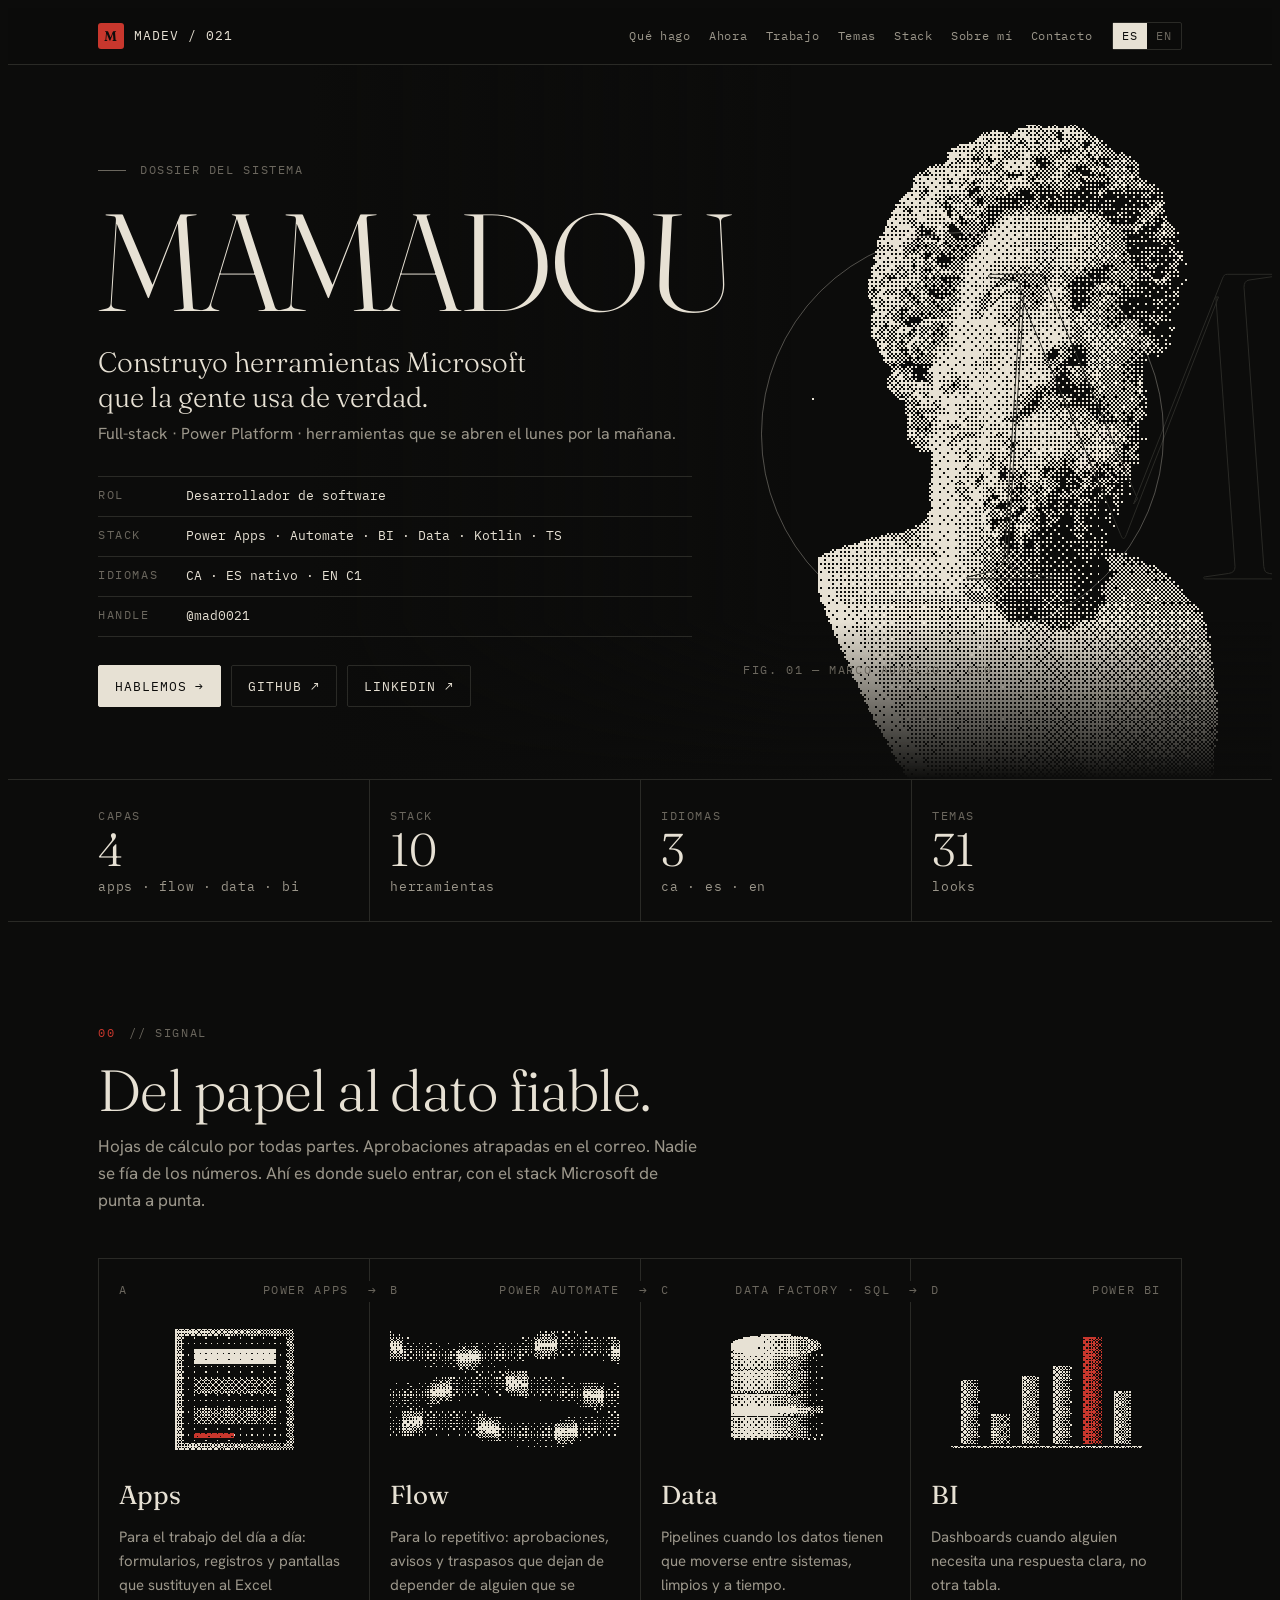
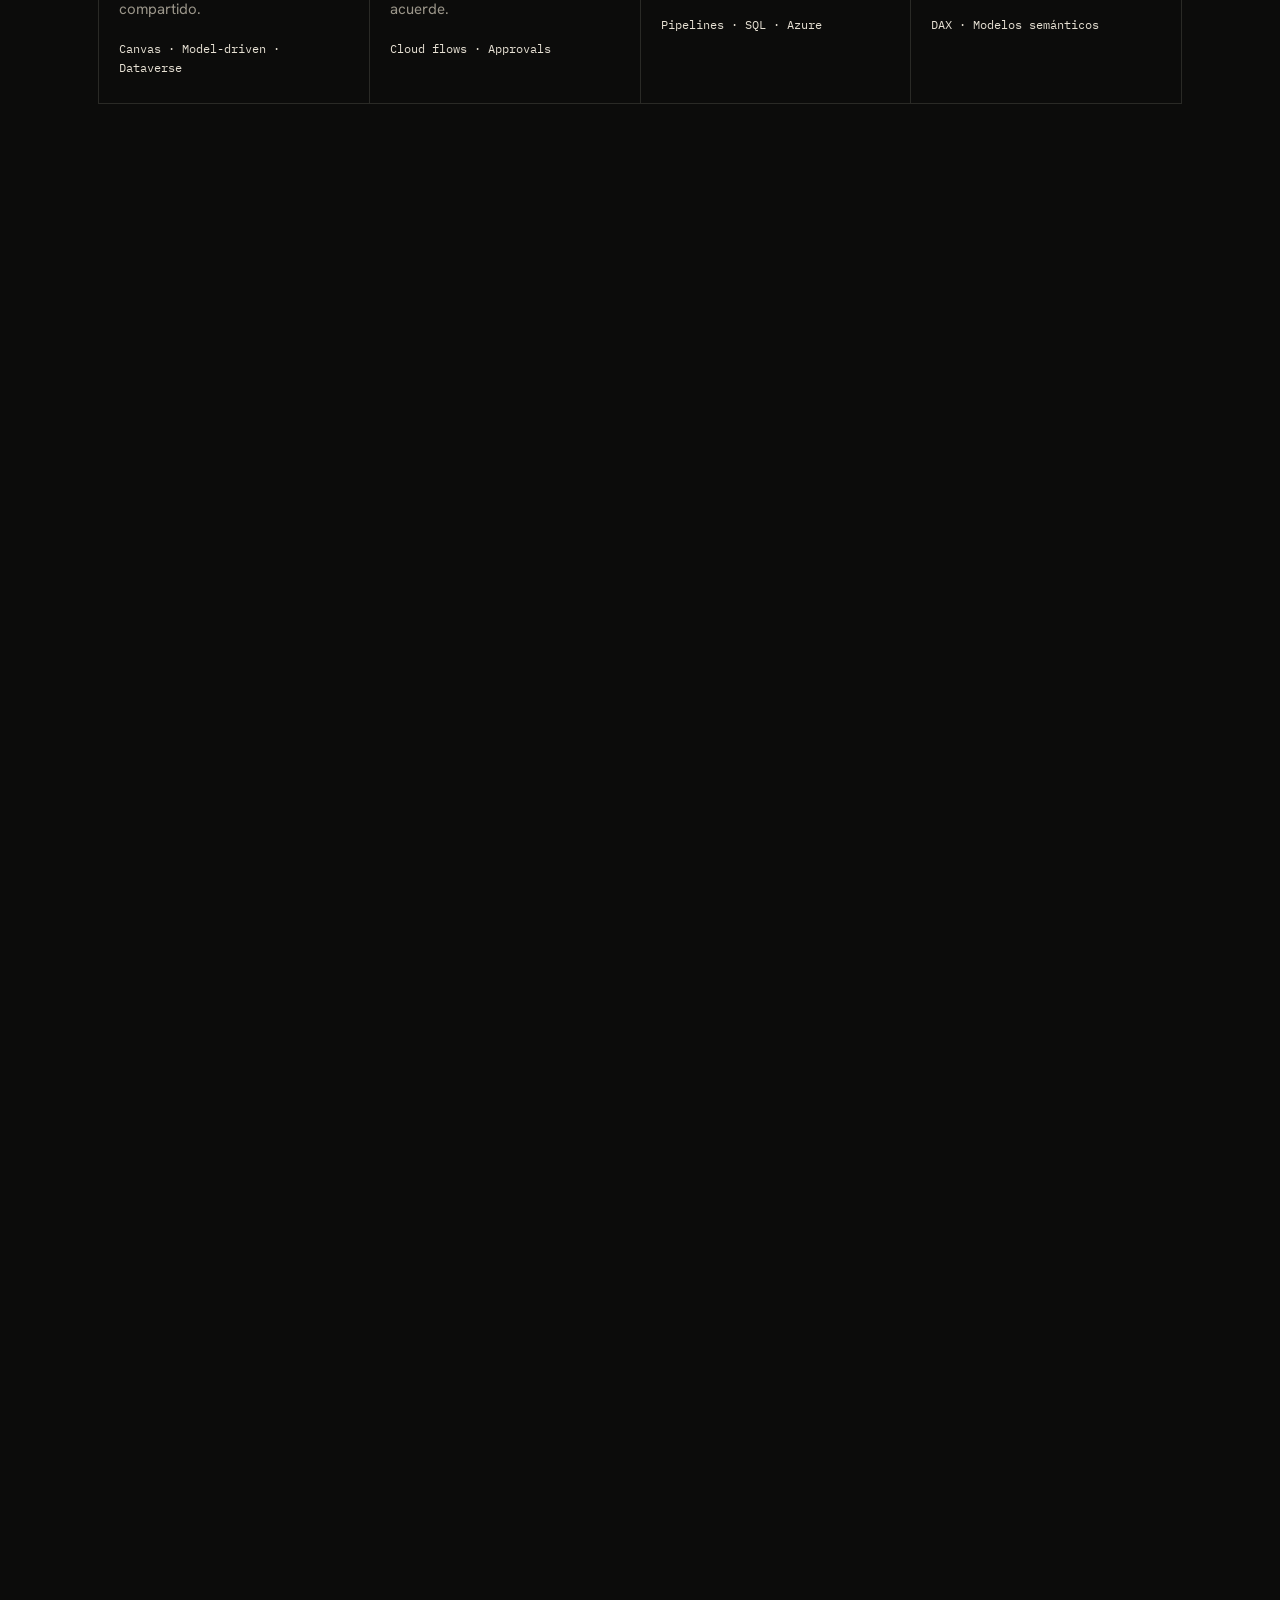
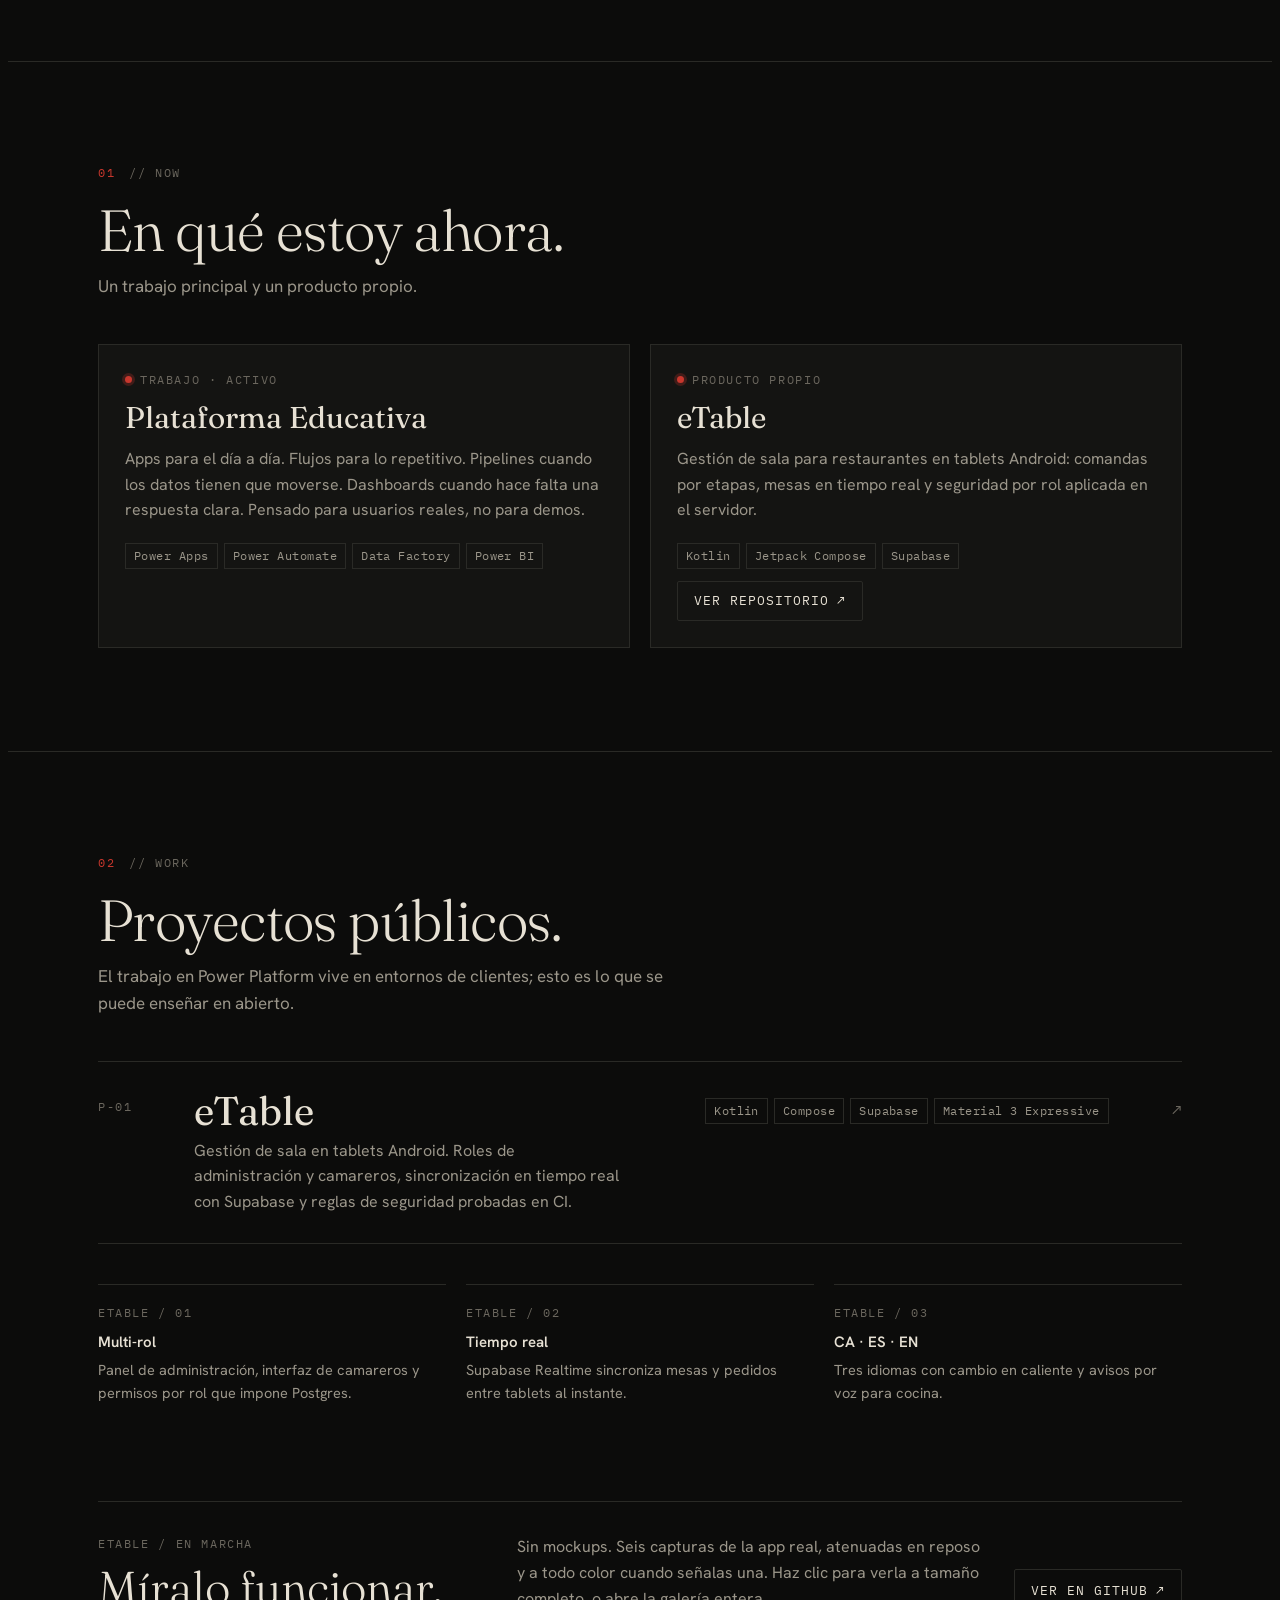
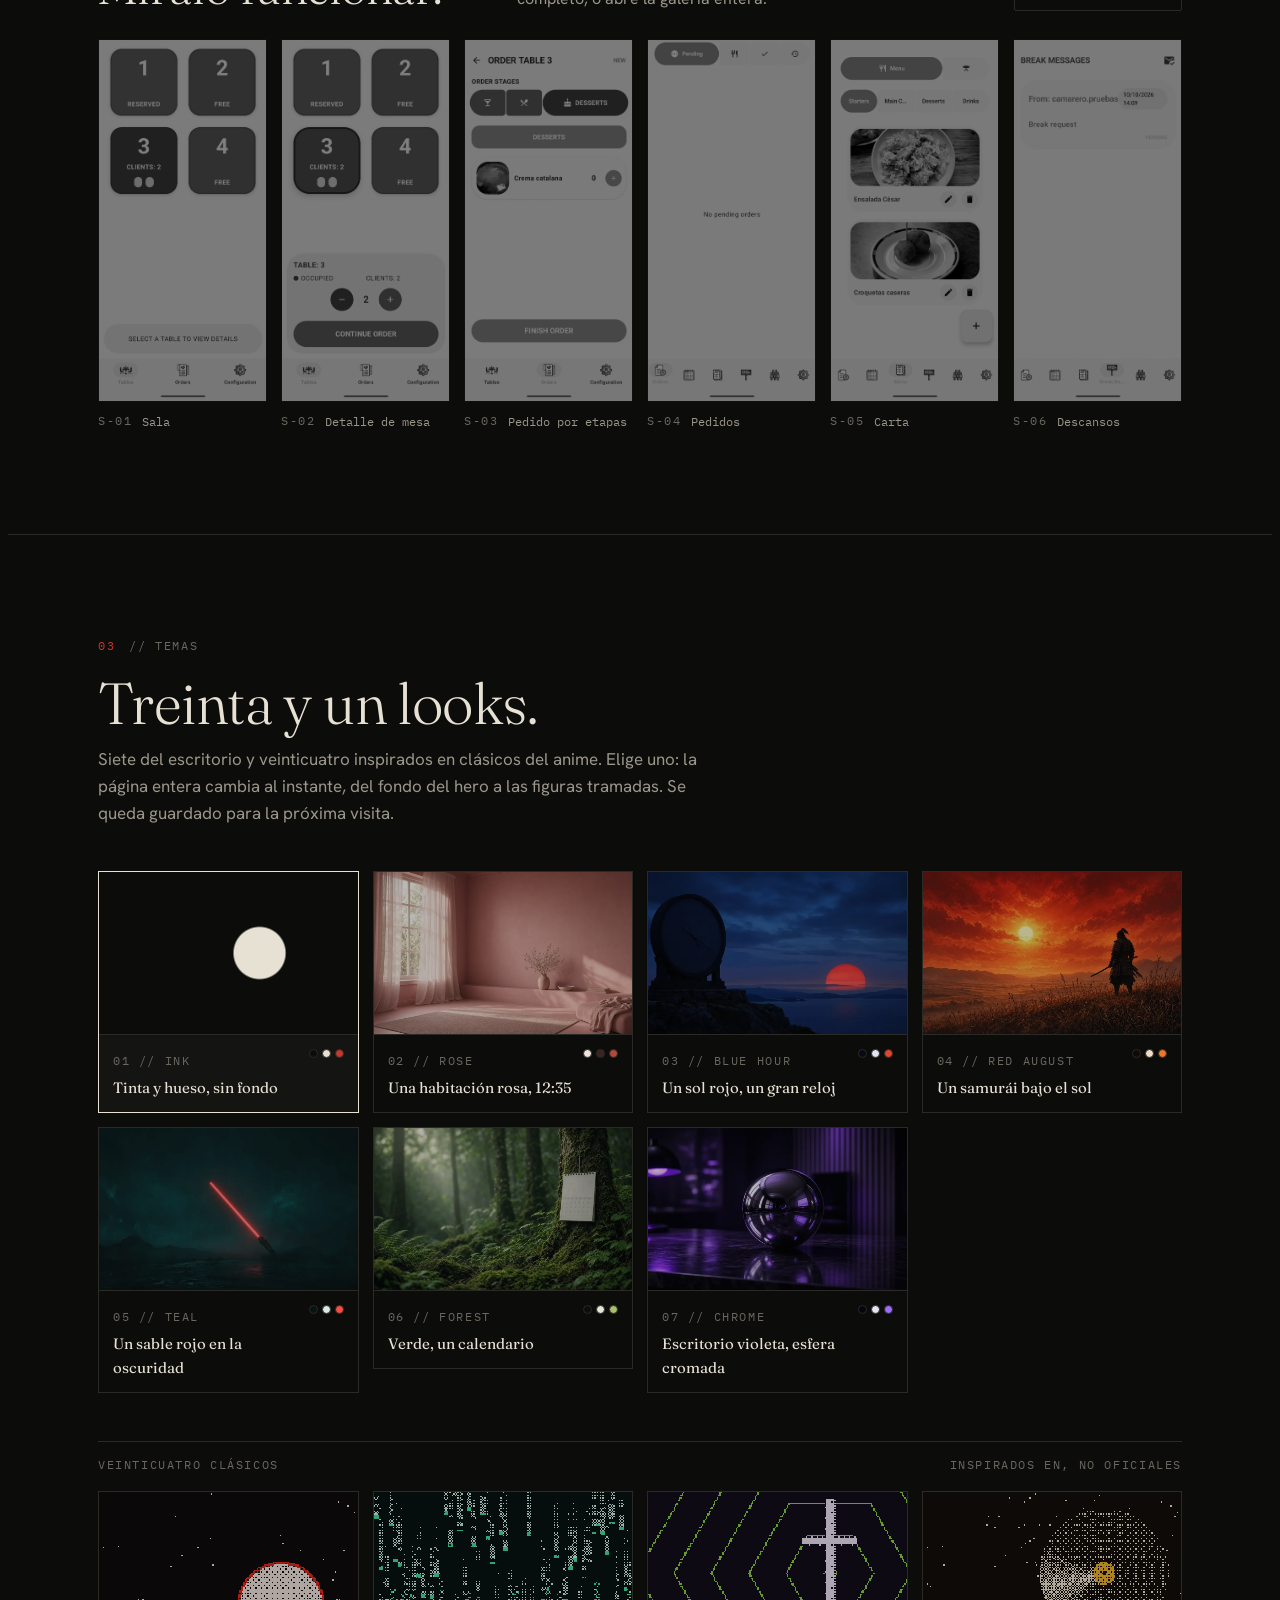
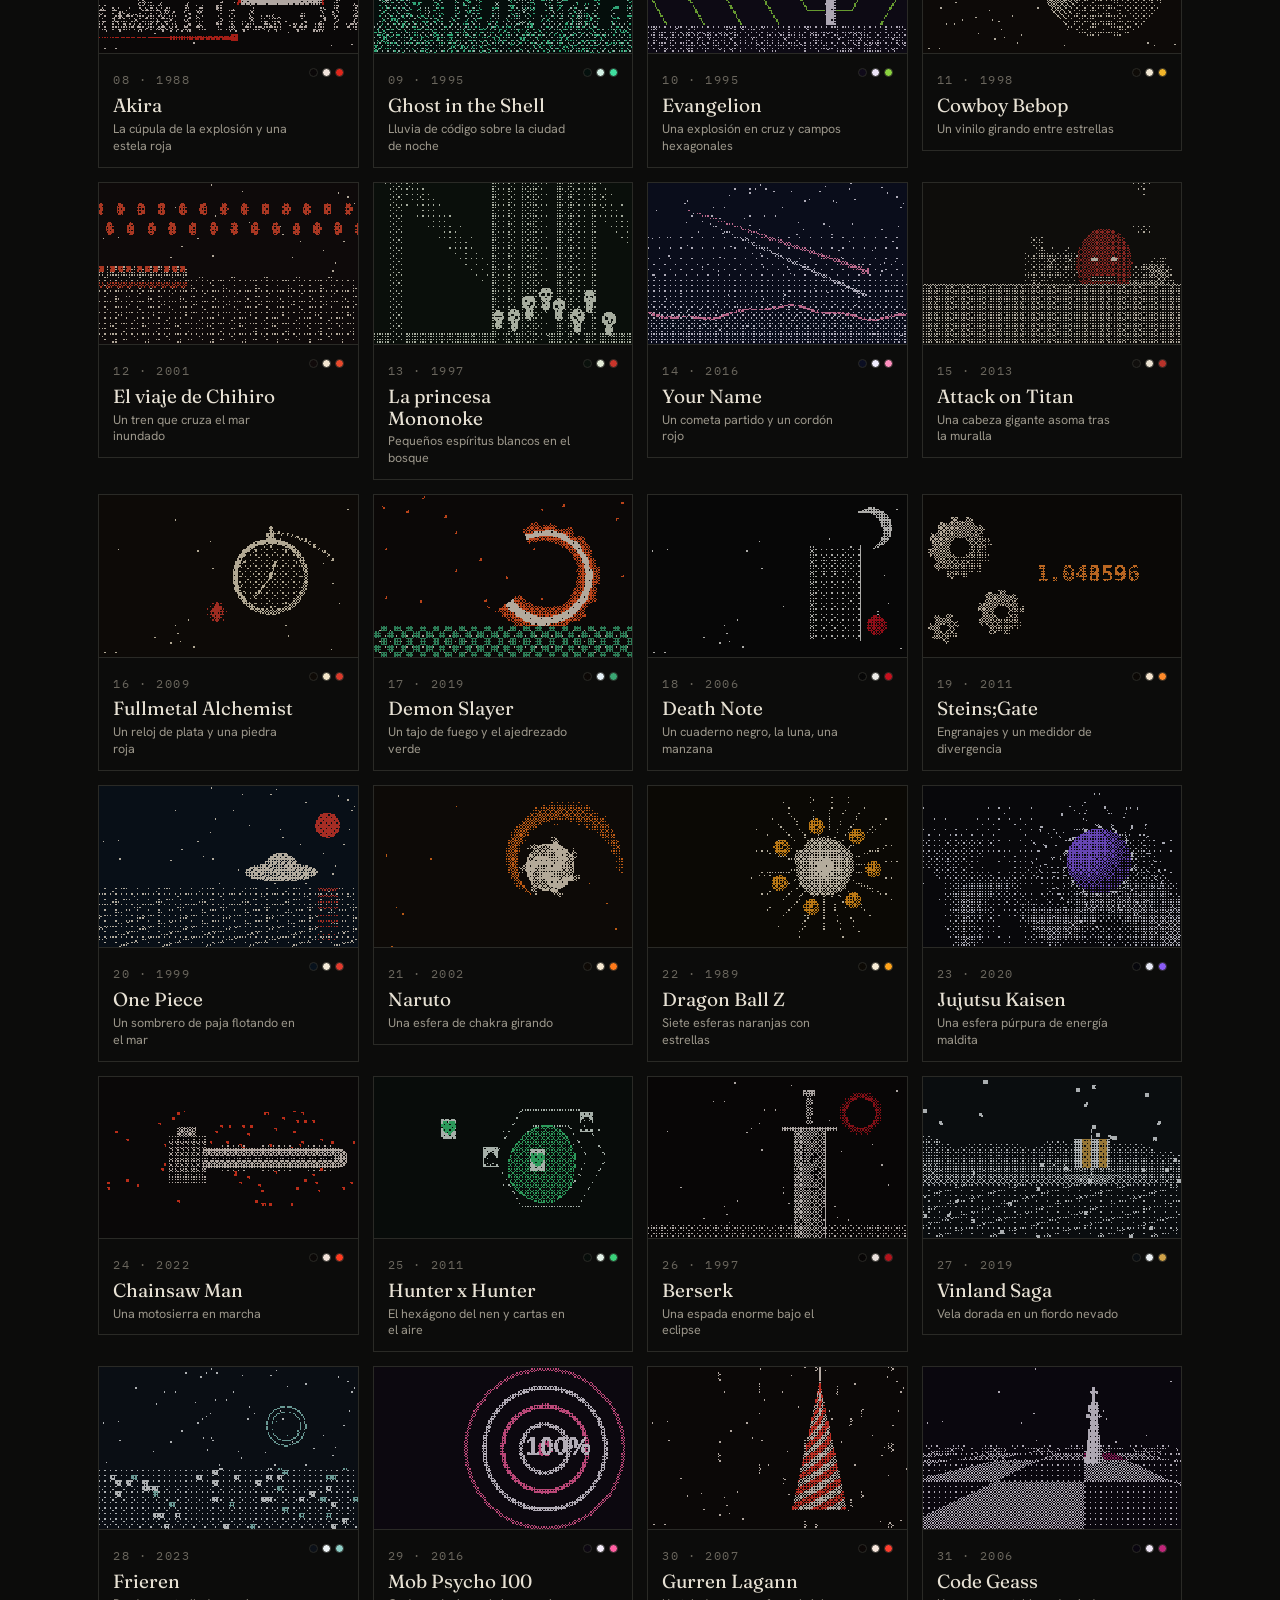
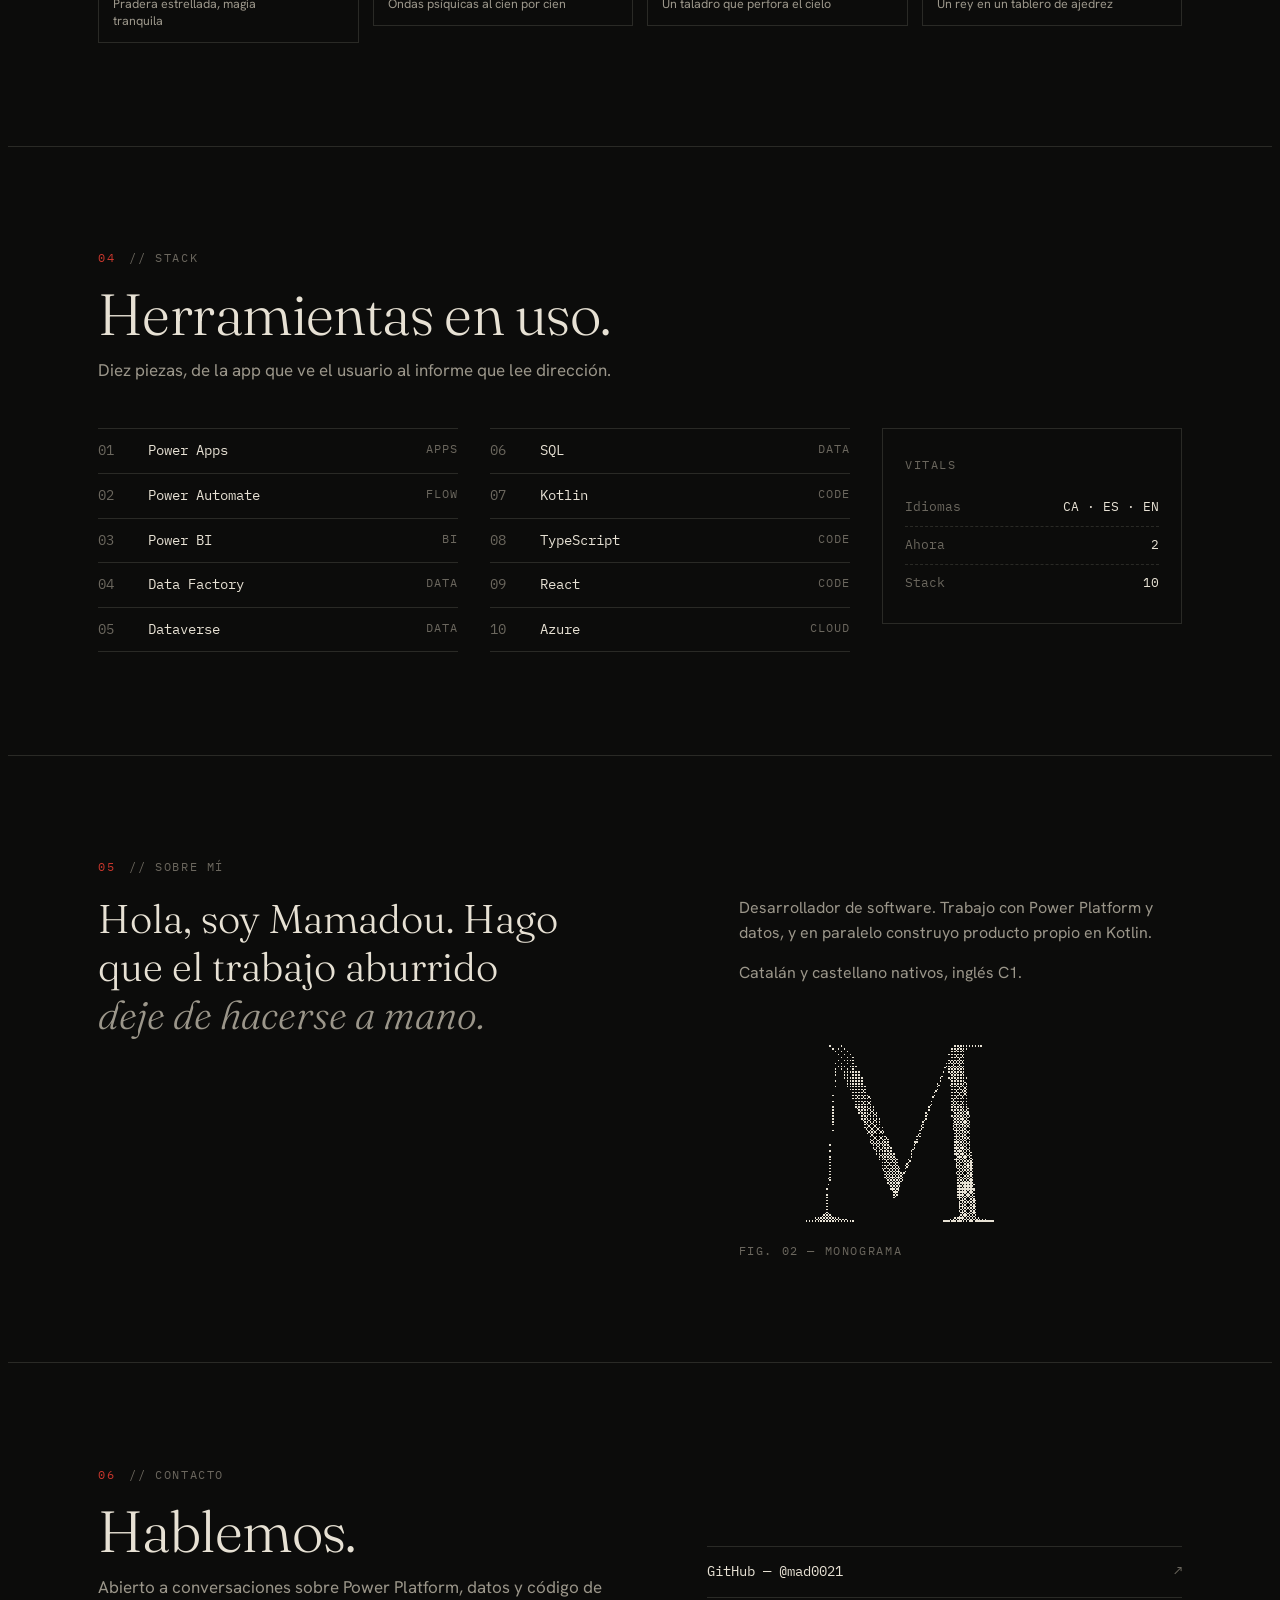
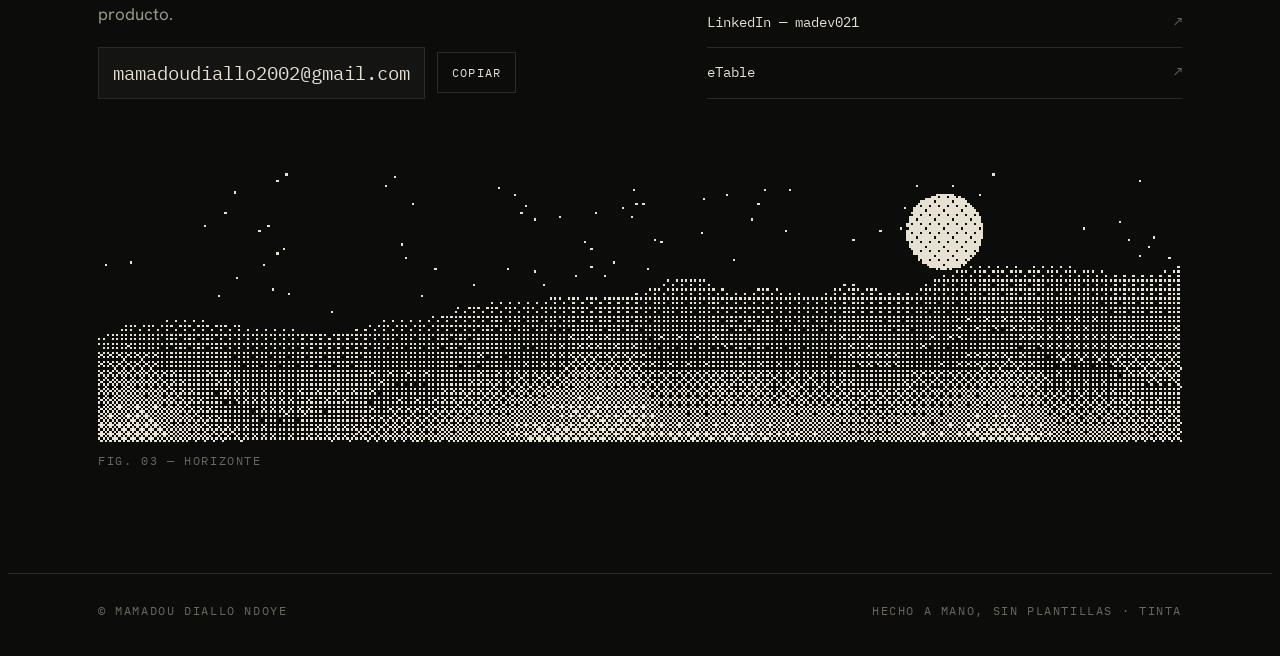
==== commit 301e2428: "eTable: point to the Supabase edition with new screenshots Links, copy and tags now describe the cur" ====
--- a/index.html
+++ b/index.html
@@ -133,9 +133,9 @@
         <article class="panel">
           <span class="label status"><i></i><span lang="es">Producto propio</span><span lang="en">Side product</span></span>
           <h3>eTable</h3>
-          <p><span lang="es">Sistema de gestión de restaurante para tablets Android, offline-first: la sala sigue funcionando aunque se caiga el wifi.</span><span lang="en">Restaurant management system for Android tablets, offline-first: the floor keeps working when the wifi drops.</span></p>
-          <div class="tags"><span class="tag">Kotlin</span><span class="tag">Jetpack Compose</span><span class="tag">Firebase</span></div>
-          <a class="btn more" href="https://github.com/mad0021/etable" target="_blank" rel="noopener" style="align-self:flex-start"><span lang="es">Ver repositorio</span><span lang="en">View repo</span> ↗</a>
+          <p><span lang="es">Gestión de sala para restaurantes en tablets Android: comandas por etapas, mesas en tiempo real y seguridad por rol aplicada en el servidor.</span><span lang="en">Restaurant floor management for Android tablets: orders by course, live tables and role-based security enforced on the server.</span></p>
+          <div class="tags"><span class="tag">Kotlin</span><span class="tag">Jetpack Compose</span><span class="tag">Supabase</span></div>
+          <a class="btn more" href="https://github.com/mad0021/etable-supabase" target="_blank" rel="noopener" style="align-self:flex-start"><span lang="es">Ver repositorio</span><span lang="en">View repo</span> ↗</a>
         </article>
       </div>
     </div>
@@ -147,16 +147,16 @@
       <h2 id="h-work"><span lang="es">Proyectos públicos.</span><span lang="en">Public projects.</span></h2>
       <p class="lede"><span lang="es">El trabajo en Power Platform vive en entornos de clientes; esto es lo que se puede enseñar en abierto.</span><span lang="en">Power Platform work lives in client environments; this is what can be shown in the open.</span></p>
       <div class="work">
-        <a class="proj" href="https://github.com/mad0021/etable" target="_blank" rel="noopener">
+        <a class="proj" href="https://github.com/mad0021/etable-supabase" target="_blank" rel="noopener">
           <span class="label">P-01</span>
-          <div><h3>eTable</h3><p><span lang="es">Gestión de restaurante en tablets Android. Roles de administración y camareros, sincronización en tiempo real y modo sin conexión.</span><span lang="en">Restaurant management on Android tablets. Admin and waiter roles, real-time sync and offline mode.</span></p></div>
-          <div class="tags"><span class="tag">Kotlin</span><span class="tag">Compose</span><span class="tag">Firestore</span><span class="tag">Material 3</span></div>
+          <div><h3>eTable</h3><p><span lang="es">Gestión de sala en tablets Android. Roles de administración y camareros, sincronización en tiempo real con Supabase y reglas de seguridad probadas en CI.</span><span lang="en">Floor management on Android tablets. Admin and waiter roles, real-time sync on Supabase and security rules tested in CI.</span></p></div>
+          <div class="tags"><span class="tag">Kotlin</span><span class="tag">Compose</span><span class="tag">Supabase</span><span class="tag">Material 3 Expressive</span></div>
           <span class="arrow">↗</span>
         </a>
       </div>
       <div class="manifest" aria-label="eTable">
-        <div><span class="label">eTable / 01</span><h4><span lang="es">Multi-rol</span><span lang="en">Multi-role</span></h4><p><span lang="es">Panel de administración, interfaz de camareros y permisos por rol.</span><span lang="en">Admin dashboard, waiter interface and per-role permissions.</span></p></div>
-        <div><span class="label">eTable / 02</span><h4><span lang="es">Tiempo real + offline</span><span lang="en">Real-time + offline</span></h4><p><span lang="es">Firestore sincroniza entre tablets; sin conexión sigue funcionando.</span><span lang="en">Firestore syncs across tablets; it keeps working offline.</span></p></div>
+        <div><span class="label">eTable / 01</span><h4><span lang="es">Multi-rol</span><span lang="en">Multi-role</span></h4><p><span lang="es">Panel de administración, interfaz de camareros y permisos por rol que impone Postgres.</span><span lang="en">Admin dashboard, waiter interface and per-role permissions enforced by Postgres.</span></p></div>
+        <div><span class="label">eTable / 02</span><h4><span lang="es">Tiempo real</span><span lang="en">Real-time</span></h4><p><span lang="es">Supabase Realtime sincroniza mesas y pedidos entre tablets al instante.</span><span lang="en">Supabase Realtime syncs tables and orders across tablets instantly.</span></p></div>
         <div><span class="label">eTable / 03</span><h4><span lang="es">CA · ES · EN</span><span lang="en">CA · ES · EN</span></h4><p><span lang="es">Tres idiomas con cambio en caliente y avisos por voz para cocina.</span><span lang="en">Three languages switched live, plus spoken alerts for the kitchen.</span></p></div>
       </div>
       <div class="shots" aria-labelledby="h-shots">
@@ -166,15 +166,15 @@
             <h3 id="h-shots"><span lang="es">Míralo funcionar.</span><span lang="en">See it running.</span></h3>
           </div>
           <p><span lang="es">Sin mockups. Seis capturas de la app real, atenuadas en reposo y a todo color cuando señalas una. Haz clic para verla a tamaño completo, o abre la galería entera.</span><span lang="en">No mockups. Six shots from the real app, dimmed at rest and full colour when you point at one. Click for full size, or open the whole gallery.</span></p>
-          <a class="btn" href="https://github.com/mad0021/etable/tree/HEAD/app/src/main/java/cat/dam/mamadou/etable/docs/screenshots" target="_blank" rel="noopener"><span lang="es">Las 10 capturas</span><span lang="en">All 10 shots</span> ↗</a>
+          <a class="btn" href="https://github.com/mad0021/etable-supabase#screenshots" target="_blank" rel="noopener"><span lang="es">Ver en GitHub</span><span lang="en">View on GitHub</span> ↗</a>
         </div>
         <ul class="shot-grid">
-          <li><button type="button" class="shot" data-i="0"><img src="assets/etable/rol.webp" alt="eTable — Selección de rol" loading="lazy" width="400" height="632"><span class="cap"><span class="label">S-01</span><span><span lang="es">Selección de rol</span><span lang="en">Role selection</span></span></span><span class="desc" hidden><span lang="es">Camarero o administrador, una tablet para cada uno.</span><span lang="en">Waiter or admin, one tablet each.</span></span></button></li>
-          <li><button type="button" class="shot" data-i="1"><img src="assets/etable/admin.webp" alt="eTable — Acceso admin" loading="lazy" width="400" height="632"><span class="cap"><span class="label">S-02</span><span><span lang="es">Acceso admin</span><span lang="en">Admin sign-in</span></span></span><span class="desc" hidden><span lang="es">Credenciales por rol con Firebase Auth.</span><span lang="en">Per-role credentials with Firebase Auth.</span></span></button></li>
-          <li><button type="button" class="shot" data-i="2"><img src="assets/etable/sala.webp" alt="eTable — Sala" loading="lazy" width="400" height="632"><span class="cap"><span class="label">S-03</span><span><span lang="es">Sala</span><span lang="en">Floor</span></span></span><span class="desc" hidden><span lang="es">Mesas libres y ocupadas, sincronizadas en tiempo real.</span><span lang="en">Free and taken tables, synced in real time.</span></span></button></li>
-          <li><button type="button" class="shot" data-i="3"><img src="assets/etable/pedido.webp" alt="eTable — Pedido por etapas" loading="lazy" width="400" height="632"><span class="cap"><span class="label">S-04</span><span><span lang="es">Pedido por etapas</span><span lang="en">Staged order</span></span></span><span class="desc" hidden><span lang="es">Entrantes, principales y postres, en el orden de cocina.</span><span lang="en">Starters, mains and desserts, in kitchen order.</span></span></button></li>
-          <li><button type="button" class="shot" data-i="4"><img src="assets/etable/ajustes.webp" alt="eTable — Ajustes" loading="lazy" width="400" height="632"><span class="cap"><span class="label">S-05</span><span><span lang="es">Ajustes</span><span lang="en">Settings</span></span></span><span class="desc" hidden><span lang="es">Temas de color y solicitud de descanso.</span><span lang="en">Colour themes and break requests.</span></span></button></li>
-          <li><button type="button" class="shot" data-i="5"><img src="assets/etable/usuarios.webp" alt="eTable — Usuarios" loading="lazy" width="400" height="632"><span class="cap"><span class="label">S-06</span><span><span lang="es">Usuarios</span><span lang="en">Users</span></span></span><span class="desc" hidden><span lang="es">Alta, edición y roles del personal.</span><span lang="en">Staff accounts, edits and roles.</span></span></button></li>
+          <li><button type="button" class="shot" data-i="0"><img src="assets/etable/sala.webp" alt="eTable — Sala" loading="lazy" width="400" height="859"><span class="cap"><span class="label">S-01</span><span><span lang="es">Sala</span><span lang="en">Floor</span></span></span><span class="desc" hidden><span lang="es">Mesas libres, ocupadas y reservadas, sincronizadas en tiempo real.</span><span lang="en">Free, taken and reserved tables, synced in real time.</span></span></button></li>
+          <li><button type="button" class="shot" data-i="1"><img src="assets/etable/mesa.webp" alt="eTable — Detalle de mesa" loading="lazy" width="400" height="859"><span class="cap"><span class="label">S-02</span><span><span lang="es">Detalle de mesa</span><span lang="en">Table details</span></span></span><span class="desc" hidden><span lang="es">Comensales y comanda de cada mesa.</span><span lang="en">Guests and the order for each table.</span></span></button></li>
+          <li><button type="button" class="shot" data-i="2"><img src="assets/etable/pedido.webp" alt="eTable — Pedido por etapas" loading="lazy" width="400" height="859"><span class="cap"><span class="label">S-03</span><span><span lang="es">Pedido por etapas</span><span lang="en">Staged order</span></span></span><span class="desc" hidden><span lang="es">Entrantes, principales y postres, en el orden de cocina.</span><span lang="en">Starters, mains and desserts, in kitchen order.</span></span></button></li>
+          <li><button type="button" class="shot" data-i="3"><img src="assets/etable/pedidos-admin.webp" alt="eTable — Pedidos" loading="lazy" width="400" height="859"><span class="cap"><span class="label">S-04</span><span><span lang="es">Pedidos</span><span lang="en">Orders</span></span></span><span class="desc" hidden><span lang="es">Pendientes, en preparación, listos e historial.</span><span lang="en">Pending, in progress, ready and history.</span></span></button></li>
+          <li><button type="button" class="shot" data-i="4"><img src="assets/etable/carta.webp" alt="eTable — Carta" loading="lazy" width="400" height="859"><span class="cap"><span class="label">S-05</span><span><span lang="es">Carta</span><span lang="en">Menu</span></span></span><span class="desc" hidden><span lang="es">Platos con foto, por categoría.</span><span lang="en">Dishes with photos, by category.</span></span></button></li>
+          <li><button type="button" class="shot" data-i="5"><img src="assets/etable/descansos.webp" alt="eTable — Descansos" loading="lazy" width="400" height="859"><span class="cap"><span class="label">S-06</span><span><span lang="es">Descansos</span><span lang="en">Break requests</span></span></span><span class="desc" hidden><span lang="es">El personal pide descanso y el admin lo resuelve.</span><span lang="en">Staff request a break and the admin resolves it.</span></span></button></li>
         </ul>
       </div>
       <dialog id="viewer" aria-label="eTable">
@@ -293,7 +293,7 @@
         <div class="links">
           <a href="https://github.com/mad0021" target="_blank" rel="noopener"><span>GitHub — @mad0021</span><span>↗</span></a>
           <a href="https://www.linkedin.com/in/madev021/" target="_blank" rel="noopener"><span>LinkedIn — madev021</span><span>↗</span></a>
-          <a href="https://github.com/mad0021/etable" target="_blank" rel="noopener"><span>eTable</span><span>↗</span></a>
+          <a href="https://github.com/mad0021/etable-supabase" target="_blank" rel="noopener"><span>eTable</span><span>↗</span></a>
         </div>
       </div>
       <figure class="fig horizon"><canvas data-fig="terrain" width="480" height="120" role="img" aria-label="Horizonte de montañas tramado"></canvas><figcaption class="label"><span>fig. 03 — <span lang="es">horizonte</span><span lang="en">horizon</span></span></figcaption></figure>
--- a/css/main.css
+++ b/css/main.css
@@ -172,7 +172,7 @@
 .shots-head p{margin:0;color:var(--ash);max-width:52ch}
 .shot-grid{list-style:none;margin:0;padding:0;display:grid;grid-template-columns:repeat(6,minmax(0,1fr));gap:14px}
 .shot{all:unset;box-sizing:border-box;display:block;width:100%;cursor:zoom-in}
-.shot img{display:block;width:100%;height:auto;aspect-ratio:400/632;object-fit:cover;border:1px solid var(--line);filter:grayscale(1) brightness(.5) contrast(1.05);transition:filter .45s var(--ease-out,ease-out),transform .45s var(--ease-out,ease-out),border-color .45s}
+.shot img{display:block;width:100%;height:auto;aspect-ratio:400/859;object-fit:cover;border:1px solid var(--line);filter:grayscale(1) brightness(.5) contrast(1.05);transition:filter .45s var(--ease-out,ease-out),transform .45s var(--ease-out,ease-out),border-color .45s}
 .shot:hover img,.shot:focus-visible img{filter:none;border-color:var(--ash);transform:translateY(-4px)}
 .shot:focus-visible{outline:1px solid var(--bone);outline-offset:4px}
 .shot .cap{display:flex;gap:10px;margin-top:10px;font-family:var(--f-mono);font-size:12px;color:var(--ash)}
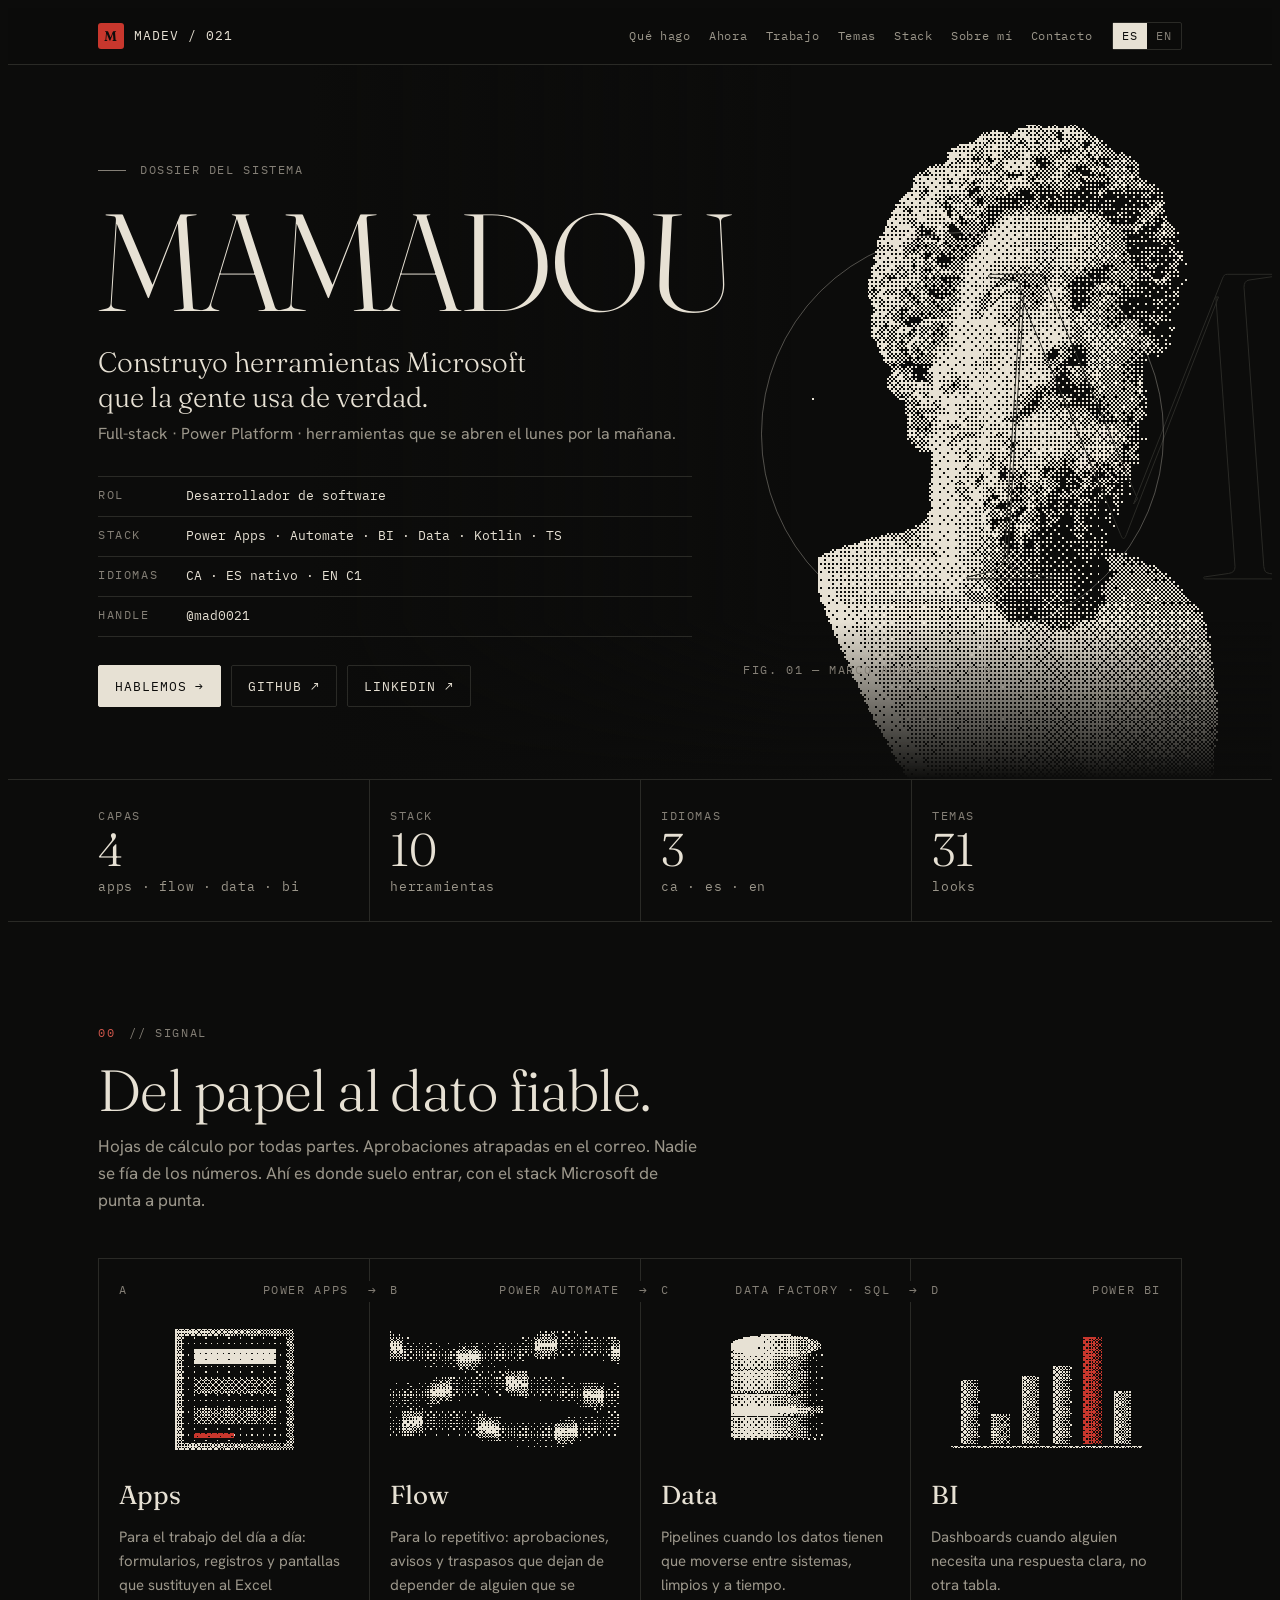
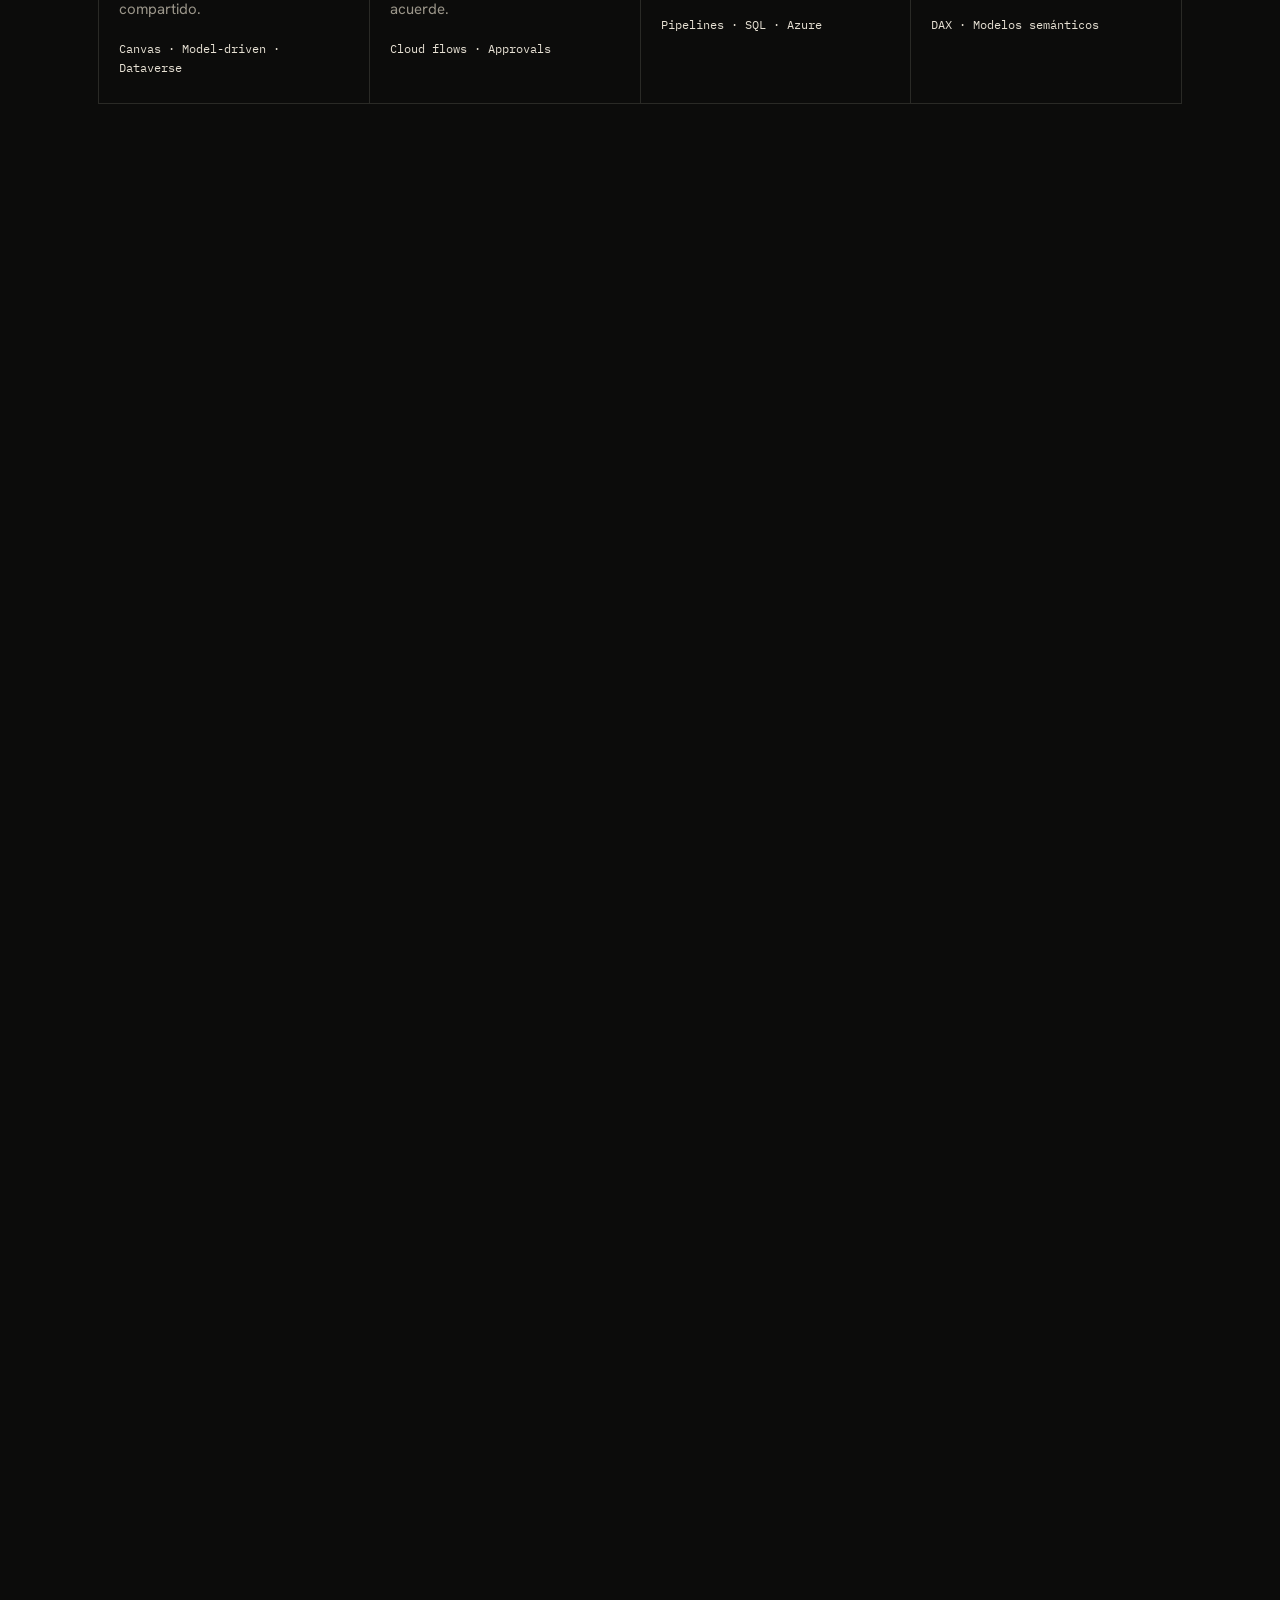
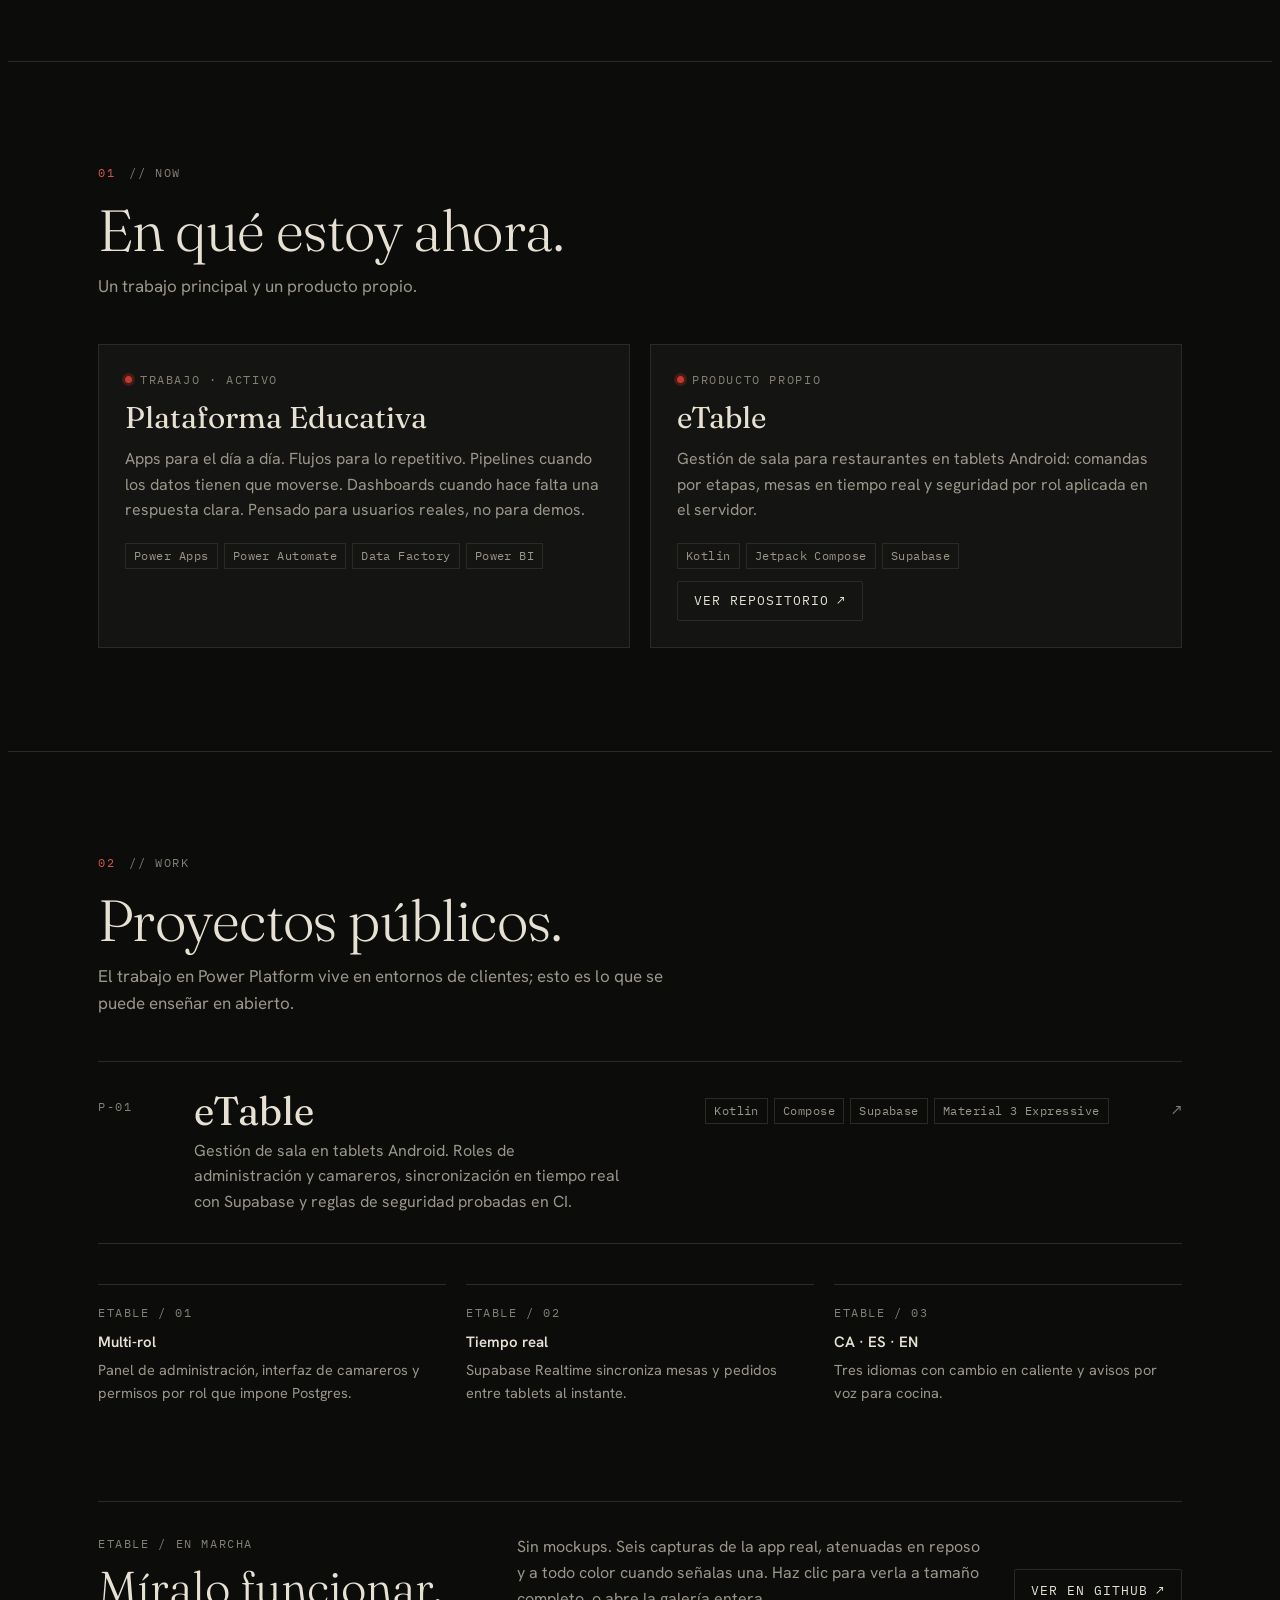
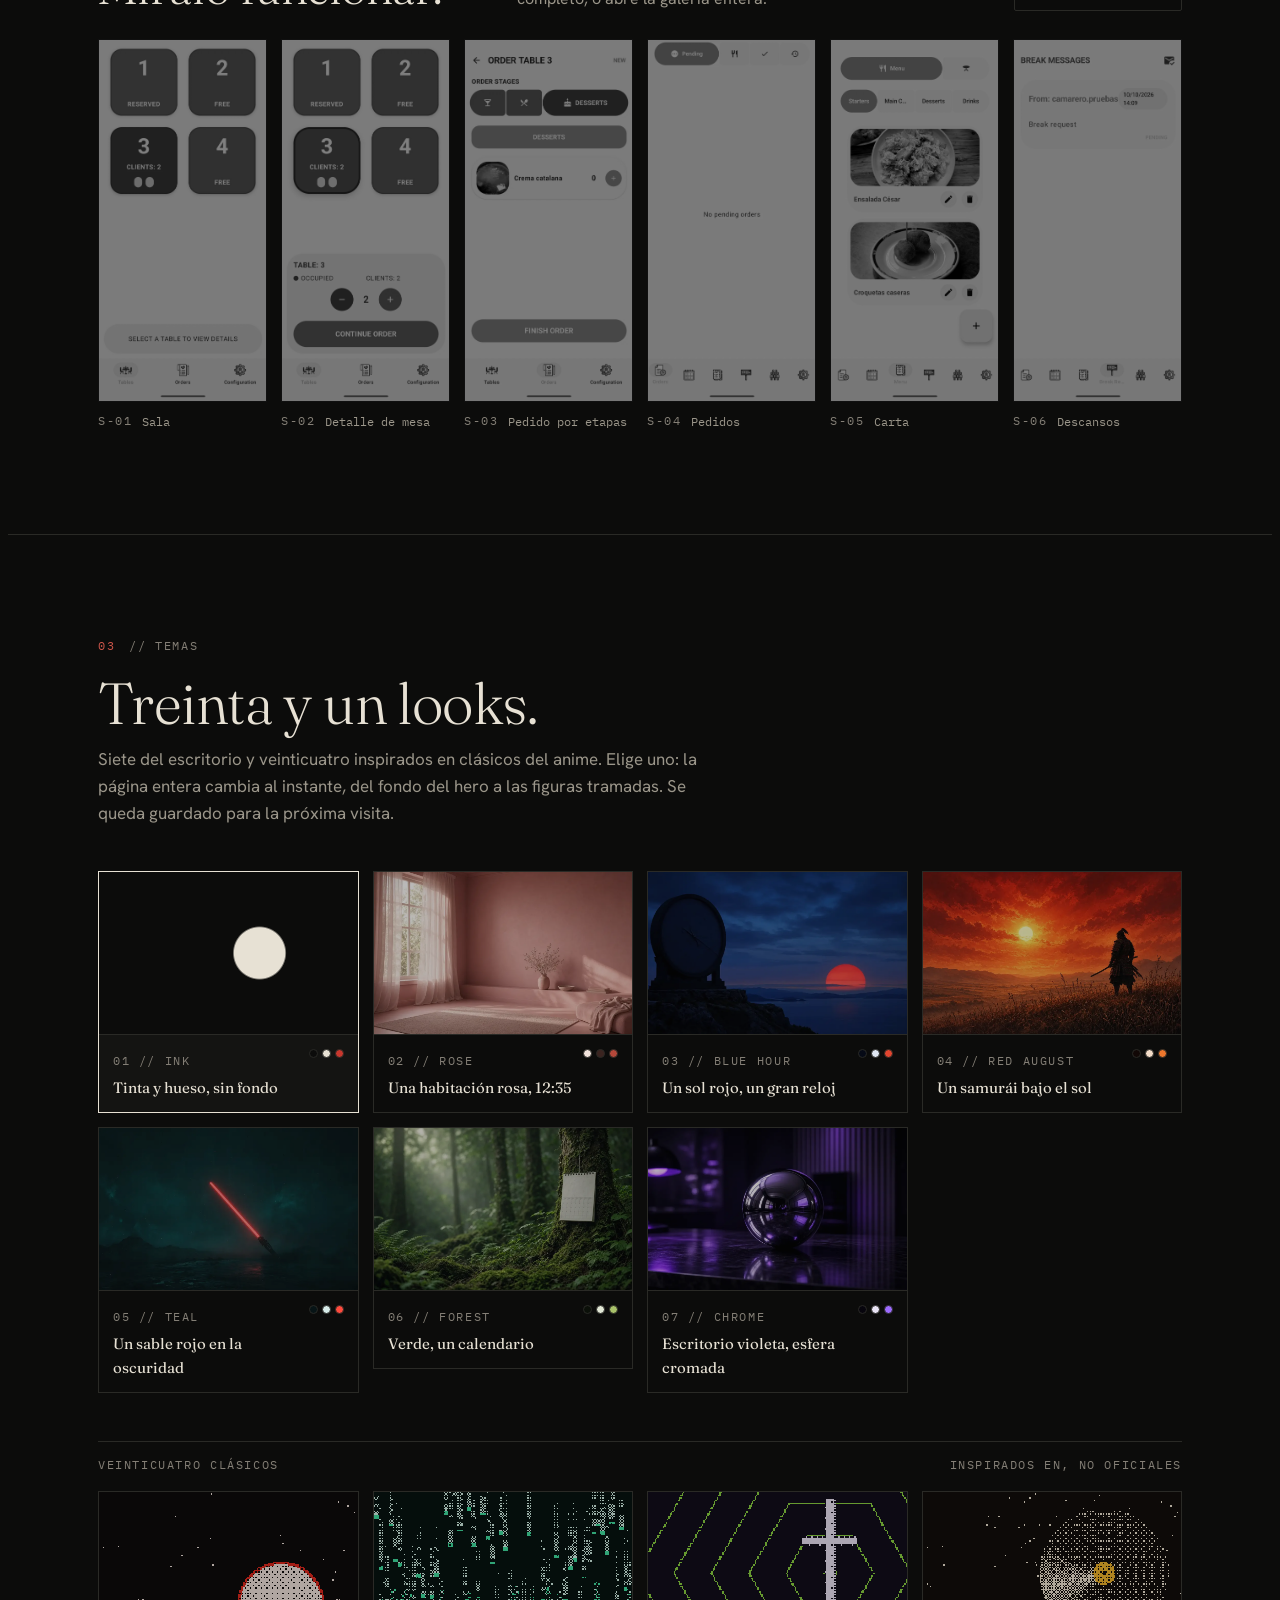
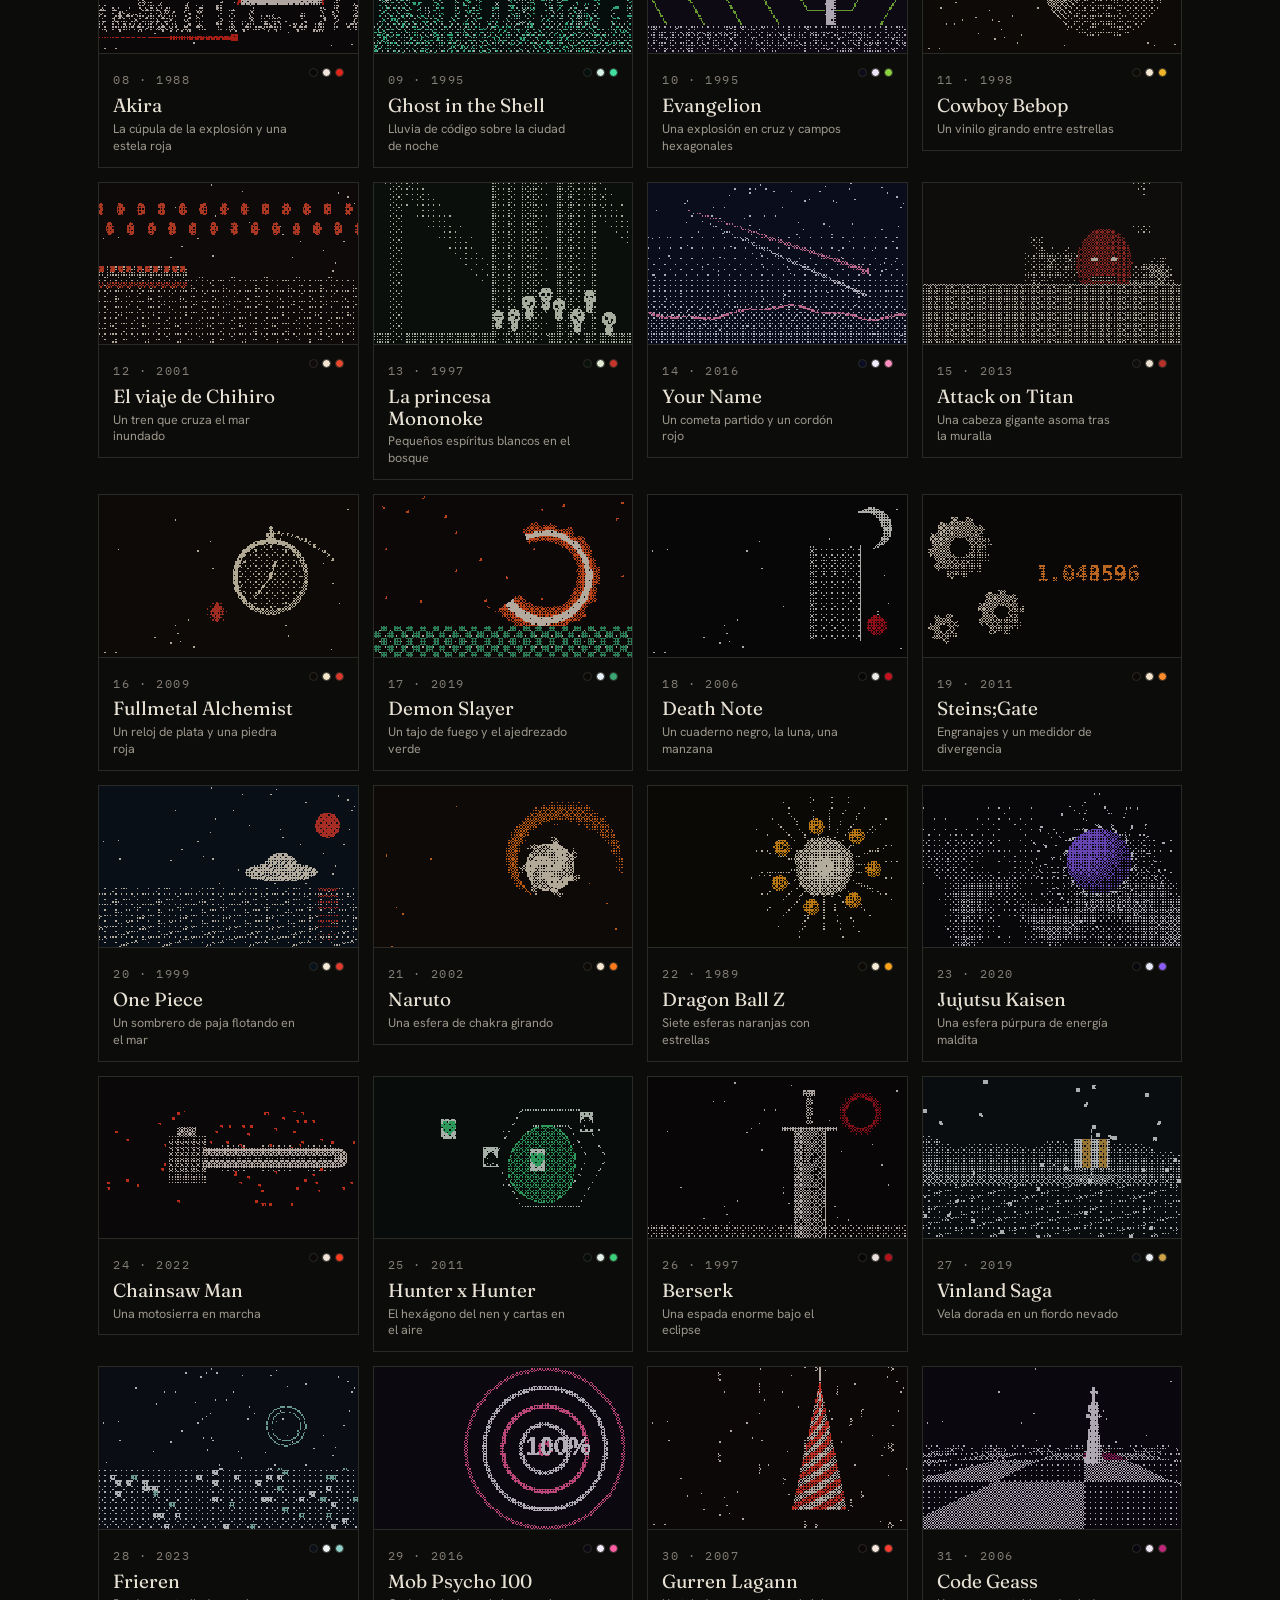
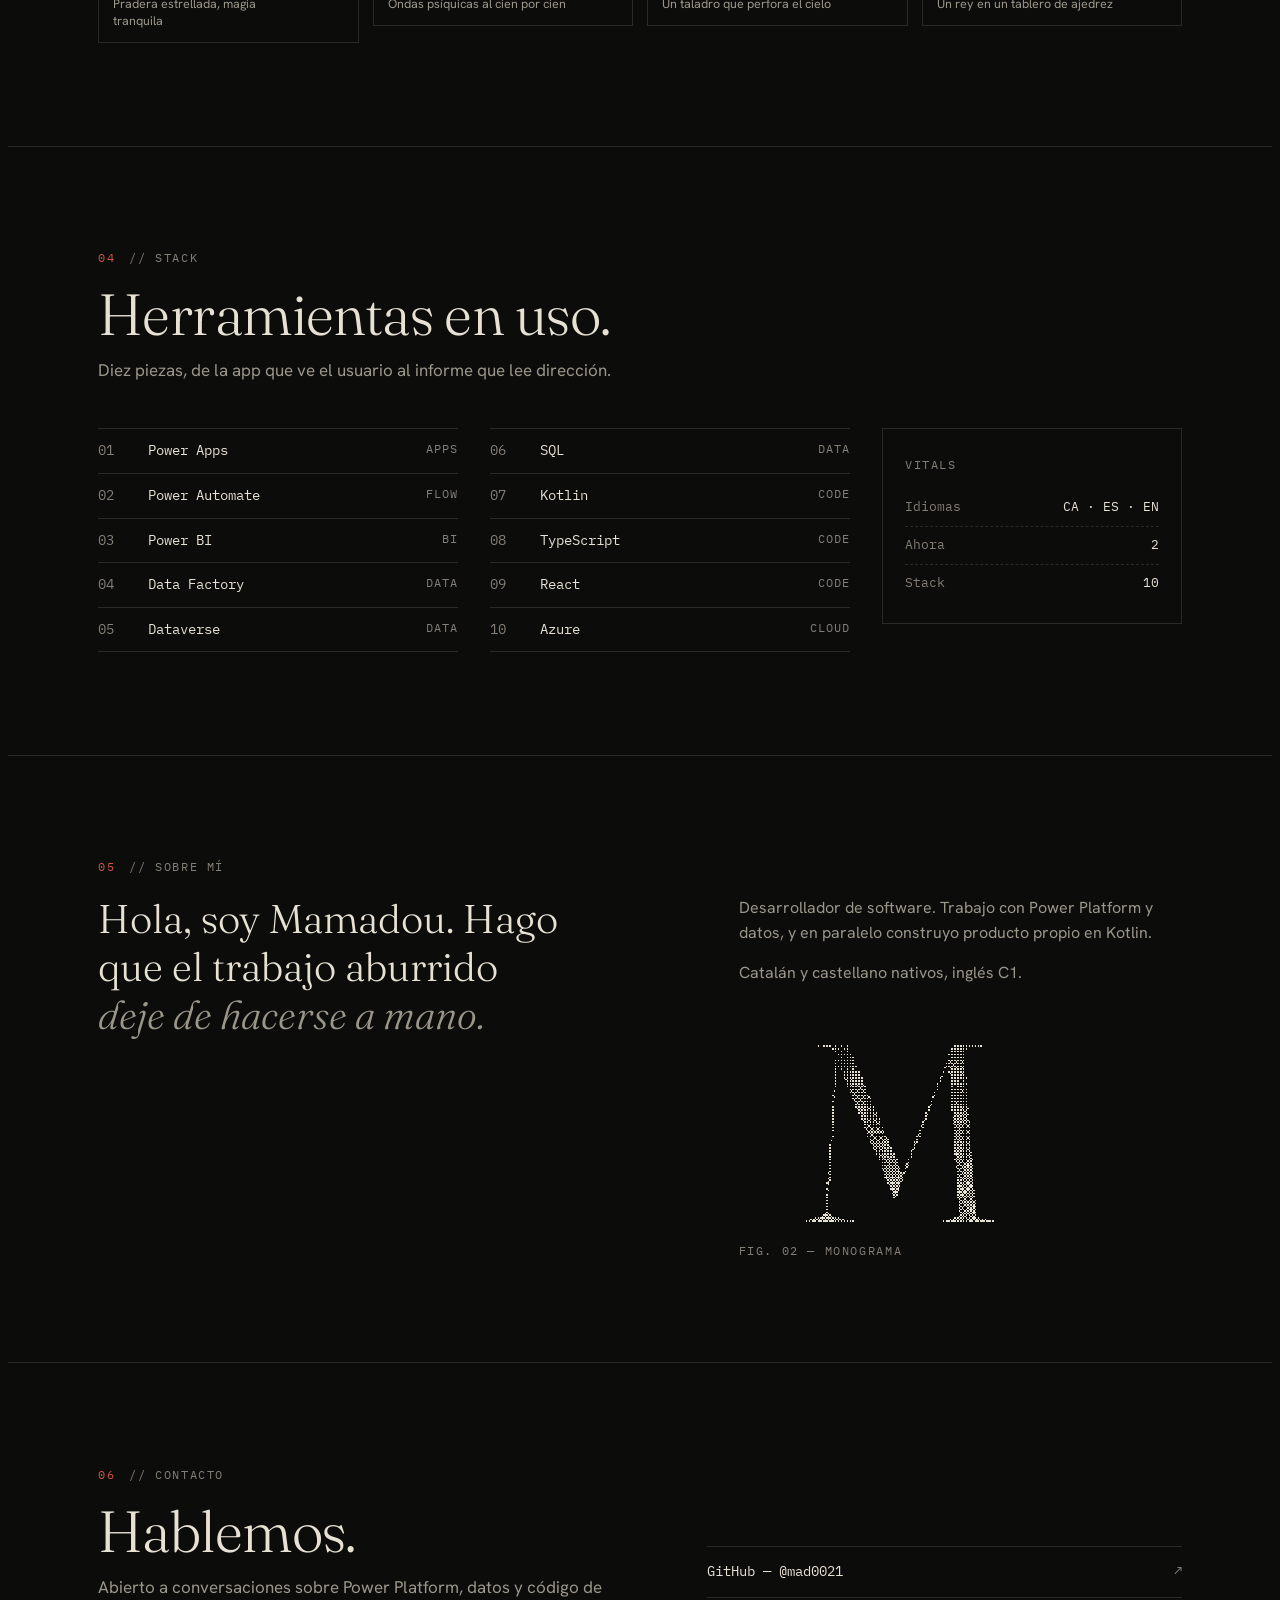
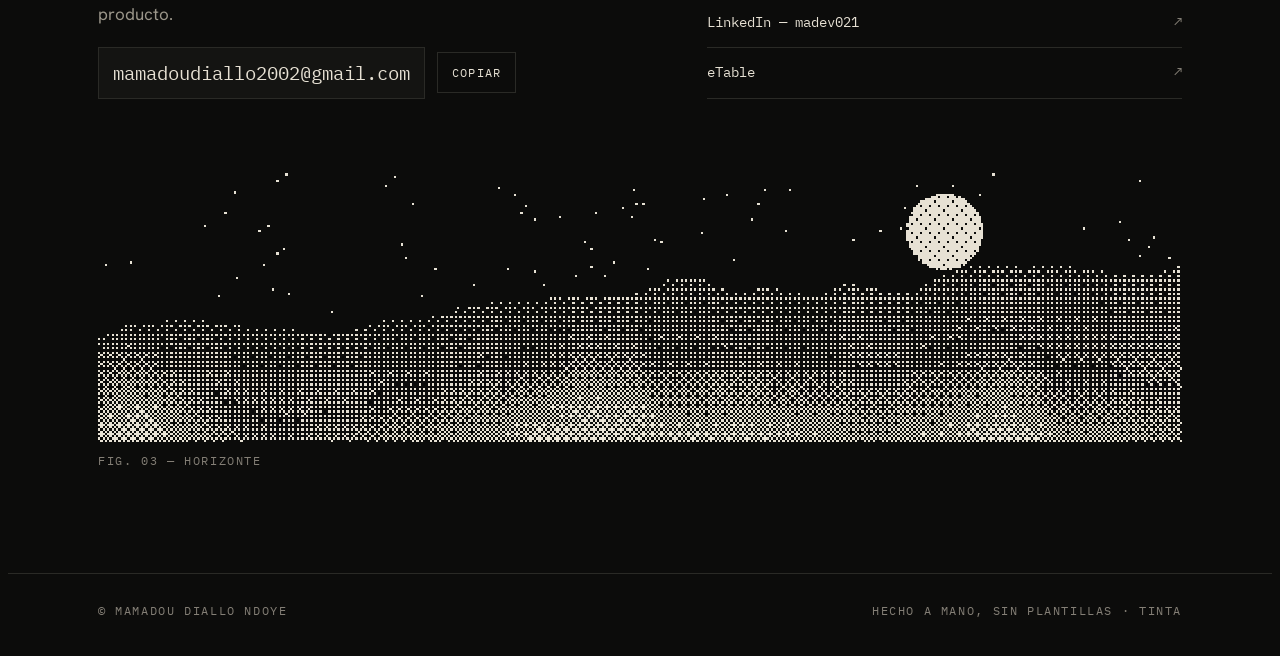
==== commit 71ec5878: "fix(ui): contrast tokens per theme, browser surfaces and press feedback Audit with the impeccable de" ====
--- a/index.html
+++ b/index.html
@@ -178,7 +178,7 @@
         </ul>
       </div>
       <dialog id="viewer" aria-label="eTable">
-        <figure><img alt=""><figcaption><span class="label" id="v-n"></span><span id="v-t"></span><span id="v-d"></span></figcaption></figure>
+        <figure><img src="assets/etable/sala.webp" alt="" width="400" height="632"><figcaption><span class="label" id="v-n"></span><span id="v-t"></span><span id="v-d"></span></figcaption></figure>
         <div class="v-ctl">
           <button type="button" data-step="-1" aria-label="Anterior / Previous">←</button>
           <button type="button" data-step="1" aria-label="Siguiente / Next">→</button>
--- a/css/main.css
+++ b/css/main.css
@@ -5,7 +5,7 @@
   --line:#2a2a26;       /* hairlines */
   --bone:#e7e1d4;       /* primary text, dither light */
   --ash:#9b968a;        /* secondary text */
-  --dim:#6b675e;        /* labels */
+  --dim:#847f76;        /* labels */
   --seal:#c8372d;       /* hanko red, used sparingly */
   --f-display:"Fraunces", "Iowan Old Style", Georgia, serif;
   --f-body:"Hanken Grotesk", "Segoe UI", system-ui, sans-serif;
@@ -13,7 +13,7 @@
   --gutter:clamp(16px,4vw,48px);
   --max:1180px;
   color-scheme:dark;
-}
+;--seal-text:#ce564b}
 *{box-sizing:border-box}
 html{scroll-behavior:smooth}
 @media (prefers-reduced-motion:reduce){html{scroll-behavior:auto}}
@@ -75,7 +75,7 @@
 section.s{border-bottom:1px solid var(--line)}
 section.s>.wrap{padding-block:clamp(56px,8vw,104px)}
 .idx{display:flex;gap:14px;align-items:baseline;margin-bottom:18px}
-.idx .n{color:var(--seal)}
+.idx .n{color:var(--seal-text)}
 h2{font-family:var(--f-display);font-weight:300;font-size:clamp(34px,5vw,58px);line-height:1;letter-spacing:-.01em;margin:0 0 14px;text-wrap:balance}
 .lede{color:var(--ash);max-width:60ch;margin:0 0 44px;font-size:17px}
 
@@ -192,12 +192,12 @@
 
 /* THEMES — palettes taken from each wallpaper (wallpapers: original art from mad0021/dev-portfolio) */
 :root{--w-rose:url(/assets/themes/rose.webp);--w-blue-hour:url(/assets/themes/blue-hour.webp);--w-red-august:url(/assets/themes/red-august.webp);--w-teal:url(/assets/themes/teal.webp);--w-forest:url(/assets/themes/forest.webp);--w-chrome:url(/assets/themes/chrome.webp);}
-html[data-theme="rose"]{--ink:#f2e4dd;--slab:#ead6cd;--line:#d7bcb1;--bone:#3b2420;--ash:#7a5a52;--dim:#a0827a;--seal:#b5483a;--wall:var(--w-rose);color-scheme:light}
-html[data-theme="blue-hour"]{--ink:#060a16;--slab:#0c1426;--line:#1e2a44;--bone:#dfe6f2;--ash:#8f9bb3;--dim:#5f6b85;--seal:#e2452f;--wall:var(--w-blue-hour);color-scheme:dark}
-html[data-theme="red-august"]{--ink:#120806;--slab:#1c0d09;--line:#3a1a12;--bone:#f3dcc8;--ash:#b8957e;--dim:#7d5d4b;--seal:#ee772c;--wall:var(--w-red-august);color-scheme:dark}
-html[data-theme="teal"]{--ink:#071416;--slab:#0b1d1f;--line:#1c3336;--bone:#d6ebe8;--ash:#86a6a3;--dim:#557371;--seal:#ff4a3d;--wall:var(--w-teal);color-scheme:dark}
-html[data-theme="forest"]{--ink:#0b1009;--slab:#121a0f;--line:#26331f;--bone:#e2e8d6;--ash:#9aa58a;--dim:#66725a;--seal:#a9c26a;--wall:var(--w-forest);color-scheme:dark}
-html[data-theme="chrome"]{--ink:#07050d;--slab:#110b1f;--line:#2a2040;--bone:#e9e4f5;--ash:#a39bbb;--dim:#6d6488;--seal:#9d6bff;--wall:var(--w-chrome);color-scheme:dark}
+html[data-theme="rose"]{--ink:#f2e4dd;--slab:#ead6cd;--line:#d7bcb1;--bone:#3b2420;--ash:#76574f;--dim:#725751;--seal:#b5483a;--wall:var(--w-rose);color-scheme:light;--seal-text:#ab4538}
+html[data-theme="blue-hour"]{--ink:#060a16;--slab:#0c1426;--line:#1e2a44;--bone:#dfe6f2;--ash:#8f9bb3;--dim:#768199;--seal:#e2452f;--wall:var(--w-blue-hour);color-scheme:dark;--seal-text:#e2452f}
+html[data-theme="red-august"]{--ink:#120806;--slab:#1c0d09;--line:#3a1a12;--bone:#f3dcc8;--ash:#b8957e;--dim:#977966;--seal:#ee772c;--wall:var(--w-red-august);color-scheme:dark;--seal-text:#ee772c}
+html[data-theme="teal"]{--ink:#071416;--slab:#0b1d1f;--line:#1c3336;--bone:#d6ebe8;--ash:#86a6a3;--dim:#6f8b89;--seal:#ff4a3d;--wall:var(--w-teal);color-scheme:dark;--seal-text:#ff4a3d}
+html[data-theme="forest"]{--ink:#0b1009;--slab:#121a0f;--line:#26331f;--bone:#e2e8d6;--ash:#9aa58a;--dim:#7c8770;--seal:#a9c26a;--wall:var(--w-forest);color-scheme:dark;--seal-text:#a9c26a}
+html[data-theme="chrome"]{--ink:#07050d;--slab:#110b1f;--line:#2a2040;--bone:#e9e4f5;--ash:#a39bbb;--dim:#817899;--seal:#9d6bff;--wall:var(--w-chrome);color-scheme:dark;--seal-text:#9d6bff}
 .hero::after{content:"";position:absolute;inset:0;background:linear-gradient(90deg,var(--ink) 24%,color-mix(in srgb,var(--ink) 55%,transparent) 44%,transparent 62%),linear-gradient(0deg,var(--ink),transparent 22%);pointer-events:none}
 .hero .watermark{z-index:1}.hero .wrap{position:relative;z-index:2}
 .themes{list-style:none;margin:0;padding:0;display:grid;grid-template-columns:repeat(auto-fill,minmax(min(100%,250px),1fr));gap:14px}
@@ -215,18 +215,18 @@
 .theme .dots i{width:9px;height:9px;border-radius:50%;border:1px solid var(--line)}
 
 /* ANIME THEMES — palettes + original dithered motifs inspired by each title; no frames, characters or logos are used */
-html[data-theme="akira"]{--ink:#0a0708;--slab:#140d0e;--line:#2e1c1d;--bone:#f1e4dc;--ash:#a8928d;--dim:#6f5b57;--seal:#e0261b;color-scheme:dark}
-html[data-theme="gits"]{--ink:#04100d;--slab:#081a16;--line:#163029;--bone:#d4f2e6;--ash:#7fa89a;--dim:#4f7166;--seal:#3fe0a0;color-scheme:dark}
-html[data-theme="eva"]{--ink:#0f0a19;--slab:#181026;--line:#2e2244;--bone:#ece4f6;--ash:#a597bd;--dim:#6c5f86;--seal:#8ad33f;color-scheme:dark}
-html[data-theme="bebop"]{--ink:#0e0b07;--slab:#18130c;--line:#352a1b;--bone:#f2e8d4;--ash:#b3a283;--dim:#776a52;--seal:#f0b429;color-scheme:dark}
-html[data-theme="spirited"]{--ink:#100a0a;--slab:#1b1010;--line:#3a2220;--bone:#f4e6d2;--ash:#b69d8a;--dim:#7b6355;--seal:#e8492c;color-scheme:dark}
-html[data-theme="mononoke"]{--ink:#0a110c;--slab:#111b14;--line:#253629;--bone:#e4ecd8;--ash:#9caf93;--dim:#64775e;--seal:#c9342a;color-scheme:dark}
-html[data-theme="yourname"]{--ink:#0b0e22;--slab:#131838;--line:#283062;--bone:#f1edff;--ash:#a3a6cf;--dim:#6a6e99;--seal:#ff8fbf;color-scheme:dark}
-html[data-theme="aot"]{--ink:#100e0c;--slab:#1a1714;--line:#38322b;--bone:#ece3d3;--ash:#ab9f8c;--dim:#736a5b;--seal:#b8322a;color-scheme:dark}
-html[data-theme="fma"]{--ink:#0e0a06;--slab:#18120a;--line:#3a2c18;--bone:#f3e6c9;--ash:#b8a27c;--dim:#7d6a4c;--seal:#d93a2b;color-scheme:dark}
-html[data-theme="kimetsu"]{--ink:#0c0806;--slab:#17100c;--line:#3a2519;--bone:#f6e7d6;--ash:#b89e8a;--dim:#7d6655;--seal:#ff5a1f;--alt:#3aa673;color-scheme:dark}
-html[data-theme="deathnote"]{--ink:#060606;--slab:#101010;--line:#272727;--bone:#eceae6;--ash:#9a9690;--dim:#66625d;--seal:#c8101e;color-scheme:dark}
-html[data-theme="steins"]{--ink:#0b0805;--slab:#16100a;--line:#33261a;--bone:#f3e3cd;--ash:#b39c80;--dim:#78654f;--seal:#ff8a2a;color-scheme:dark}
+html[data-theme="akira"]{--ink:#0a0708;--slab:#140d0e;--line:#2e1c1d;--bone:#f1e4dc;--ash:#a8928d;--dim:#8c7974;--seal:#e0261b;color-scheme:dark;--seal-text:#e2392e}
+html[data-theme="gits"]{--ink:#04100d;--slab:#081a16;--line:#163029;--bone:#d4f2e6;--ash:#7fa89a;--dim:#67887d;--seal:#3fe0a0;color-scheme:dark;--seal-text:#3fe0a0}
+html[data-theme="eva"]{--ink:#0f0a19;--slab:#181026;--line:#2e2244;--bone:#ece4f6;--ash:#a597bd;--dim:#867a9c;--seal:#8ad33f;color-scheme:dark;--seal-text:#8ad33f}
+html[data-theme="bebop"]{--ink:#0e0b07;--slab:#18130c;--line:#352a1b;--bone:#f2e8d4;--ash:#b3a283;--dim:#8b7e67;--seal:#f0b429;color-scheme:dark;--seal-text:#f0b429}
+html[data-theme="spirited"]{--ink:#100a0a;--slab:#1b1010;--line:#3a2220;--bone:#f4e6d2;--ash:#b69d8a;--dim:#917b6c;--seal:#e8492c;color-scheme:dark;--seal-text:#e8492c}
+html[data-theme="mononoke"]{--ink:#0a110c;--slab:#111b14;--line:#253629;--bone:#e4ecd8;--ash:#9caf93;--dim:#76876f;--seal:#c9342a;color-scheme:dark;--seal-text:#ce594d}
+html[data-theme="yourname"]{--ink:#0b0e22;--slab:#131838;--line:#283062;--bone:#f1edff;--ash:#a3a6cf;--dim:#8082a9;--seal:#ff8fbf;color-scheme:dark;--seal-text:#ff8fbf}
+html[data-theme="aot"]{--ink:#100e0c;--slab:#1a1714;--line:#38322b;--bone:#ece3d3;--ash:#ab9f8c;--dim:#8b8273;--seal:#b8322a;color-scheme:dark;--seal-text:#c45c53}
+html[data-theme="fma"]{--ink:#0e0a06;--slab:#18120a;--line:#3a2c18;--bone:#f3e6c9;--ash:#b8a27c;--dim:#907e60;--seal:#d93a2b;color-scheme:dark;--seal-text:#db4838}
+html[data-theme="kimetsu"]{--ink:#0c0806;--slab:#17100c;--line:#3a2519;--bone:#f6e7d6;--ash:#b89e8a;--dim:#907b6a;--seal:#ff5a1f;--alt:#3aa673;color-scheme:dark;--seal-text:#ff5a1f}
+html[data-theme="deathnote"]{--ink:#060606;--slab:#101010;--line:#272727;--bone:#eceae6;--ash:#9a9690;--dim:#817d78;--seal:#c8101e;color-scheme:dark;--seal-text:#d14952}
+html[data-theme="steins"]{--ink:#0b0805;--slab:#16100a;--line:#33261a;--bone:#f3e3cd;--ash:#b39c80;--dim:#8e7c66;--seal:#ff8a2a;color-scheme:dark;--seal-text:#ff8a2a}
 #wallfx{position:absolute;inset:0;width:100%;height:100%;object-fit:cover;object-position:right center;image-rendering:pixelated;pointer-events:none}
 .art .ring{position:absolute;inset:4%;border:1px solid color-mix(in srgb,var(--bone) 32%,transparent);border-radius:50%}
 @media (max-width:860px){#wallfx{opacity:.38}.art{aspect-ratio:auto;height:0;margin:0}.art .ring{display:none}.art figcaption{position:static;margin-top:8px}}
@@ -242,22 +242,22 @@
 html[data-font] h1{font-size:clamp(44px,7.8vw,100px)}
 .seal.k{font-family:var(--f-kanji);font-weight:600;font-size:15px}
 .watermark.k{font-family:var(--f-kanji);font-weight:400;right:0;font-size:clamp(200px,30vw,420px)}
-.idx .mk{margin-left:auto;font-family:var(--f-kanji);font-size:22px;line-height:1;color:var(--seal);letter-spacing:0;text-transform:none}
+.idx .mk{margin-left:auto;font-family:var(--f-kanji);font-size:22px;line-height:1;color:var(--seal-text);letter-spacing:0;text-transform:none}
 .idx .mk:empty{display:none}
 .kit{color:var(--ash)}
 
-html[data-theme="onepiece"]{--ink:#07111c;--slab:#0c1a28;--line:#1f3348;--bone:#f4ead8;--ash:#9fb0bf;--dim:#63768a;--seal:#e23b2e;color-scheme:dark}
-html[data-theme="naruto"]{--ink:#0e0a06;--slab:#18120a;--line:#3a2a17;--bone:#f5e7d0;--ash:#b8a07e;--dim:#7c6748;--seal:#ff7a1a;color-scheme:dark}
-html[data-theme="dbz"]{--ink:#0c0904;--slab:#171008;--line:#382a15;--bone:#f7ecd6;--ash:#bba680;--dim:#7e6b4b;--seal:#ffa31a;color-scheme:dark}
-html[data-theme="jjk"]{--ink:#07070c;--slab:#0e0e18;--line:#232338;--bone:#e6e8f5;--ash:#9a9dbb;--dim:#63668a;--seal:#8b5cf6;color-scheme:dark}
-html[data-theme="csm"]{--ink:#0b0807;--slab:#16100e;--line:#362520;--bone:#f2e3da;--ash:#b39b8f;--dim:#79645b;--seal:#ff3b1f;color-scheme:dark}
-html[data-theme="hxh"]{--ink:#070d0a;--slab:#0d1812;--line:#20352a;--bone:#e3f2e8;--ash:#94b3a0;--dim:#5f7d6b;--seal:#3ad17a;color-scheme:dark}
-html[data-theme="berserk"]{--ink:#070505;--slab:#110b0b;--line:#2c1d1d;--bone:#eae1dc;--ash:#a3958f;--dim:#6c605b;--seal:#b3121b;color-scheme:dark}
-html[data-theme="vinland"]{--ink:#0a0e12;--slab:#111820;--line:#26323e;--bone:#e9eef2;--ash:#9aa8b4;--dim:#65727e;--seal:#d0a248;color-scheme:dark}
-html[data-theme="frieren"]{--ink:#0b1018;--slab:#121a26;--line:#283548;--bone:#eef3f6;--ash:#a1afbe;--dim:#687789;--seal:#8fd0c9;color-scheme:dark}
-html[data-theme="mob"]{--ink:#0d0812;--slab:#170f20;--line:#33244a;--bone:#f4ecfa;--ash:#b2a2c4;--dim:#77688b;--seal:#ff5fa2;color-scheme:dark}
-html[data-theme="ttgl"]{--ink:#0c0706;--slab:#170e0c;--line:#38211c;--bone:#f6e6dc;--ash:#b89c8e;--dim:#7c6458;--seal:#ff3d2e;color-scheme:dark}
-html[data-theme="codegeass"]{--ink:#0a0610;--slab:#140c1e;--line:#2f2142;--bone:#efe6f6;--ash:#a99bbb;--dim:#706282;--seal:#c0267a;color-scheme:dark}
+html[data-theme="onepiece"]{--ink:#07111c;--slab:#0c1a28;--line:#1f3348;--bone:#f4ead8;--ash:#9fb0bf;--dim:#778695;--seal:#e23b2e;color-scheme:dark;--seal-text:#e34638}
+html[data-theme="naruto"]{--ink:#0e0a06;--slab:#18120a;--line:#3a2a17;--bone:#f5e7d0;--ash:#b8a07e;--dim:#927e60;--seal:#ff7a1a;color-scheme:dark;--seal-text:#ff7a1a}
+html[data-theme="dbz"]{--ink:#0c0904;--slab:#171008;--line:#382a15;--bone:#f7ecd6;--ash:#bba680;--dim:#8f7d5e;--seal:#ffa31a;color-scheme:dark;--seal-text:#ffa31a}
+html[data-theme="jjk"]{--ink:#07070c;--slab:#0e0e18;--line:#232338;--bone:#e6e8f5;--ash:#9a9dbb;--dim:#787b9b;--seal:#8b5cf6;color-scheme:dark;--seal-text:#8b5cf6}
+html[data-theme="csm"]{--ink:#0b0807;--slab:#16100e;--line:#362520;--bone:#f2e3da;--ash:#b39b8f;--dim:#8f7b72;--seal:#ff3b1f;color-scheme:dark;--seal-text:#ff3b1f}
+html[data-theme="hxh"]{--ink:#070d0a;--slab:#0d1812;--line:#20352a;--bone:#e3f2e8;--ash:#94b3a0;--dim:#6c8978;--seal:#3ad17a;color-scheme:dark;--seal-text:#3ad17a}
+html[data-theme="berserk"]{--ink:#070505;--slab:#110b0b;--line:#2c1d1d;--bone:#eae1dc;--ash:#a3958f;--dim:#857a75;--seal:#b3121b;color-scheme:dark;--seal-text:#c55459}
+html[data-theme="vinland"]{--ink:#0a0e12;--slab:#111820;--line:#26323e;--bone:#e9eef2;--ash:#9aa8b4;--dim:#77838e;--seal:#d0a248;color-scheme:dark;--seal-text:#d0a248}
+html[data-theme="frieren"]{--ink:#0b1018;--slab:#121a26;--line:#283548;--bone:#eef3f6;--ash:#a1afbe;--dim:#788696;--seal:#8fd0c9;color-scheme:dark;--seal-text:#8fd0c9}
+html[data-theme="mob"]{--ink:#0d0812;--slab:#170f20;--line:#33244a;--bone:#f4ecfa;--ash:#b2a2c4;--dim:#887a9b;--seal:#ff5fa2;color-scheme:dark;--seal-text:#ff5fa2}
+html[data-theme="ttgl"]{--ink:#0c0706;--slab:#170e0c;--line:#38211c;--bone:#f6e6dc;--ash:#b89c8e;--dim:#90796d;--seal:#ff3d2e;color-scheme:dark;--seal-text:#ff3d2e}
+html[data-theme="codegeass"]{--ink:#0a0610;--slab:#140c1e;--line:#2f2142;--bone:#efe6f6;--ash:#a99bbb;--dim:#877a97;--seal:#c0267a;color-scheme:dark;--seal-text:#c84990}
 /* MOTION — rare, page-level moments only (load + first view of each section). Nav, buttons, copy: instant. */
 :root{--ease-out:cubic-bezier(.22,1,.36,1)}
 @media (prefers-reduced-motion:no-preference){
@@ -267,8 +267,8 @@
   @keyframes rise{to{opacity:1;transform:none;filter:none}}
   @keyframes fade{to{opacity:1}}
   /* sections: reveal once when they first enter the viewport */
-  .js [data-reveal]>*{opacity:0;transform:translateY(16px);filter:blur(4px);transition:opacity .6s var(--ease-out),transform .6s var(--ease-out),filter .6s var(--ease-out);transition-delay:calc(var(--i,0) * 60ms)}
-  .js [data-reveal].in>*{opacity:1;transform:none;filter:none}
+  .js [data-reveal]>:not(dialog){opacity:0;transform:translateY(16px);filter:blur(4px);transition:opacity .6s var(--ease-out),transform .6s var(--ease-out),filter .6s var(--ease-out);transition-delay:calc(var(--i,0) * 60ms)}
+  .js [data-reveal].in>:not(dialog){opacity:1;transform:none;filter:none}
 }
 
 /* SIGNAL as a scroll-scrubbed sequence (scroll drives time, Scroll World style): desktop + motion allowed only */
@@ -280,3 +280,25 @@
   .js #signal.scrub .flow article:not(.on){opacity:.38}
   .js #signal.scrub .flow article.on h3{color:var(--bone)}
 }
+
+/* POLISH — browser surfaces follow the theme */
+::selection{background:var(--seal);color:var(--ink)}
+html{scrollbar-color:var(--line) var(--ink);accent-color:var(--seal);caret-color:var(--seal)}
+a{text-underline-offset:.2em}
+
+/* press feedback: pressable things answer the pointer (Emil: 0.97, 160ms ease-out) */
+.btn,.copy,.theme,.shot,.lang button,.v-ctl button{transition:transform 160ms cubic-bezier(.23,1,.32,1),border-color 90ms,background-color 90ms,color 90ms}
+.btn:active,.copy:active,.theme:active,.shot:active,.lang button:active,.v-ctl button:active{transform:scale(.97)}
+
+/* hover lifts only where hover exists; taps must not leave a stuck state */
+@media (hover:none){.shot:hover img{transform:none;filter:grayscale(1) brightness(.5) contrast(1.05)}.proj:hover .arrow{transform:none}}
+
+/* touch targets */
+@media (pointer:coarse){.lang button,.v-ctl button,.copy{min-height:44px;min-width:44px;display:inline-grid;place-items:center;box-sizing:border-box}}
+
+/* viewer: occasional, so it earns a short entrance; exit stays instant */
+#viewer[open]{animation:none;transition:opacity 200ms cubic-bezier(.23,1,.32,1),transform 200ms cubic-bezier(.23,1,.32,1)}
+@starting-style{#viewer[open]{opacity:0;transform:scale(.96)}}
+#viewer[open]::backdrop{transition:opacity 200ms ease-out}
+@starting-style{#viewer[open]::backdrop{opacity:0}}
+@media (prefers-reduced-motion:reduce){.btn:active,.copy:active,.theme:active,.shot:active,.lang button:active,.v-ctl button:active{transform:none}@starting-style{#viewer[open]{transform:none}}}
